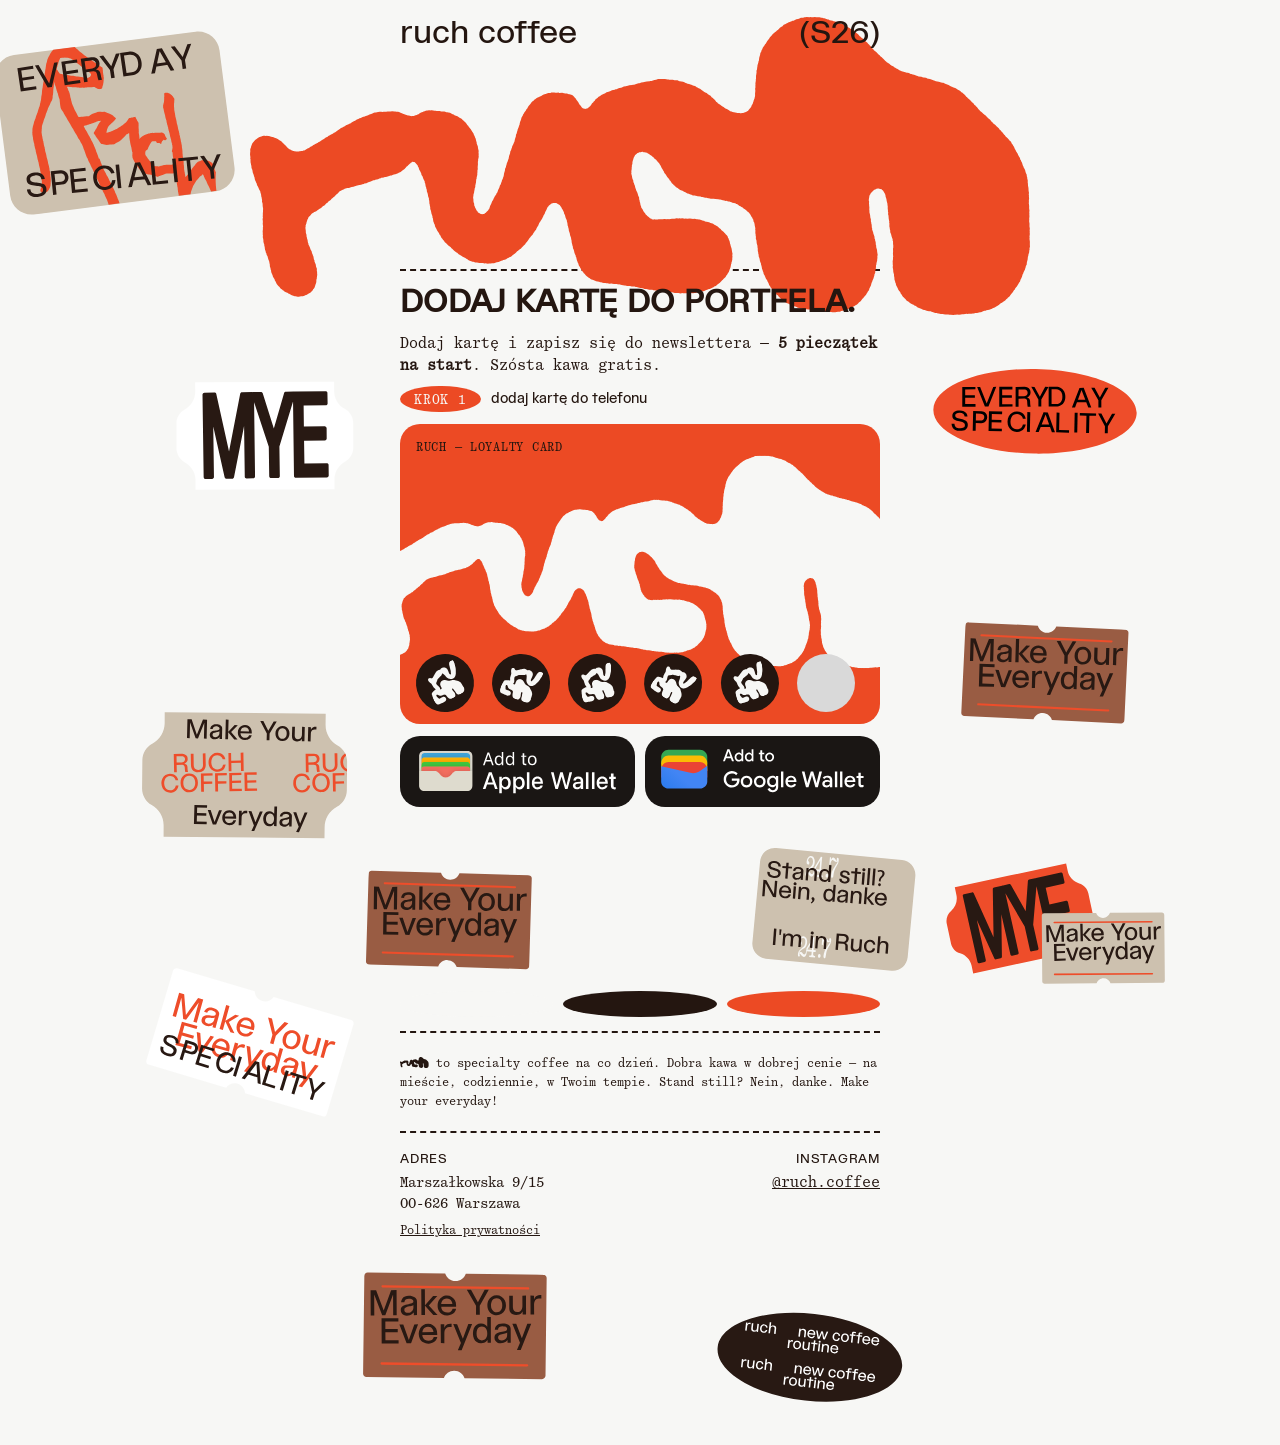
==== index.html @ 55724060 "Druga naklejka (kraftowa Make Your Everyday) w pasie przed opisem — lewa strona nie jest pusta Co-Au" ====
<!doctype html>
<html lang="pl">
<head>
  <meta charset="utf-8">
  <meta name="viewport" content="width=device-width, initial-scale=1">
  <title>ruch — karta lojalnościowa z 5 pieczątkami na start</title>
  <meta name="description" content="Zapisz się, zanim otworzymy. Dostaniesz kartę do portfela w telefonie z 5 nabitymi pieczątkami — szósta kawa gratis.">
  <!-- TODO: podmienić URL-e na docelową domenę, gdy będzie -->
  <meta property="og:type" content="website">
  <meta property="og:locale" content="pl_PL">
  <meta property="og:title" content="ruch — karta lojalnościowa z 5 pieczątkami na start">
  <meta property="og:description" content="Zapisz się, zanim otworzymy. Karta z 5 pieczątkami do portfela w telefonie — szósta kawa gratis.">
  <meta property="og:url" content="https://ruch-e.vercel.app/">
  <meta property="og:image" content="https://ruch-e.vercel.app/assets/og.png">
  <meta property="og:image:width" content="1200">
  <meta property="og:image:height" content="630">
  <meta name="twitter:card" content="summary_large_image">
  <script type="application/ld+json">
  {
    "@context": "https://schema.org",
    "@type": "CafeOrCoffeeShop",
    "name": "ruch coffee",
    "url": "https://ruch-e.vercel.app/",
    "image": "https://ruch-e.vercel.app/assets/og.png",
    "address": {
      "@type": "PostalAddress",
      "streetAddress": "Marszałkowska 9/15",
      "postalCode": "00-626",
      "addressLocality": "Warszawa",
      "addressCountry": "PL"
    },
    "sameAs": ["https://www.instagram.com/ruch.coffee/"]
  }
  </script>
  <link rel="icon" type="image/svg+xml" href="assets/favicon.svg">
  <link rel="preload" href="assets/fonts/CinaSans-Medium.woff2" as="font" type="font/woff2" crossorigin>
  <link rel="preload" href="assets/fonts/QuadrantTextMono-Regular.woff2" as="font" type="font/woff2" crossorigin>
  <link rel="stylesheet" href="style.css">
  <script src="app.js" defer></script>

<body>

  <svg style="display:none" aria-hidden="true"><symbol id="znak-ruch" viewBox="0 0 1080 413"><path fill="currentColor" d="M1080 317.8C1079.9 316.7 1079.8 314.6 1079.8 314.6H1079.9L1079.8 313.5L1079.9 311.2L1079.3 307.1L1079.6 305.6L1079.3 304.4L1079.8 300.5L1079.6 298.5L1079.7 296.6L1079.5 295.6L1079.8 292.8L1079.3 290.0V289.8H1079.4L1079.3 288.8L1079.4 286.4L1078.8 282.3L1079.1 280.9L1078.9 279.6L1079.3 275.8L1079.1 273.8L1079.2 271.9L1079.0 270.8L1079.3 268.0L1078.8 265.2V265.0H1078.9L1078.8 264.0L1078.9 261.7L1078.3 257.6L1078.6 256.1L1078.4 254.9C1078.5 253.6 1078.6 252.3 1078.8 251.0L1078.5 249.0L1078.6 247.1L1078.3 246.0L1078.6 243.2L1078.0 240.4V240.3H1078.1L1078.0 239.2L1077.9 236.8L1077.1 232.7L1077.3 231.2L1076.9 230.0C1076.9 228.7 1076.9 227.3 1076.9 226.0L1076.3 224.0C1076.3 223.3 1076.2 222.7 1076.2 222.1L1075.7 221.0C1075.6 220.1 1075.5 219.1 1075.4 218.1C1075.0 217.2 1074.6 216.4 1074.2 215.5L1073.8 214.2C1073.6 213.5 1073.4 212.7 1073.2 211.9C1072.5 210.6 1071.8 209.3 1071.1 208.2L1070.8 206.7L1070.1 205.6L1069.0 201.9L1068.0 200.1L1067.4 198.4L1066.7 197.5L1065.9 194.8L1064.3 192.4L1064.2 192.2L1064.3 192.2L1063.8 191.3L1062.8 189.1L1060.5 185.7L1060.1 184.2L1059.2 183.2C1058.8 182.0 1058.3 180.8 1057.8 179.5L1056.6 177.9L1055.7 176.1L1054.9 175.4L1053.7 172.7C1053.2 172.2 1052.8 171.9 1052.4 171.6L1051.3 170.6L1051.2 170.5L1051.3 170.4L1050.6 169.7L1049.1 167.8L1046.0 165.1L1045.3 163.8L1044.3 163.0L1042.0 159.8L1040.5 158.4L1039.3 156.9L1038.4 156.3L1036.8 154.0L1034.4 152.1L1033.6 151.4L1032.1 149.7L1028.8 147.1L1028.0 145.9L1026.9 145.2L1024.5 142.1L1022.9 140.8L1021.6 139.4L1020.7 138.9L1019.0 136.6L1016.6 135.1L1016.4 134.9L1016.5 134.8L1015.7 134.2L1014.0 132.5C1012.9 131.7 1011.9 130.9 1010.8 130.1L1010.0 128.9L1009.0 128.2L1006.7 125.1L1005.2 123.7L1004.1 122.3L1003.2 121.7L1001.6 119.3L999.3 117.6L999.2 117.4L998.5 116.7L997.0 114.9L993.7 112.3L992.9 111.0L991.8 110.3C991.0 109.2 990.1 108.2 989.2 107.2C988.7 106.8 988.1 106.4 987.5 106.0L986.1 104.6C985.8 104.5 985.5 104.3 985.1 104.2L983.0 102.1L980.2 100.7L979.2 100.2C978.5 99.7 977.9 99.2 977.2 98.8L973.2 97.4C972.8 97.1 972.4 96.8 972.0 96.5L970.7 96.2C969.6 95.5 968.4 94.8 967.3 94.2L965.3 93.6L963.6 92.7L962.5 92.5L960.0 91.2C959.0 91.1 958.1 90.9 957.1 90.7L956.9 90.7V90.6L956.0 90.3L953.7 89.5C952.4 89.2 951.0 89.0 949.6 88.8L948.3 88.1L947.0 87.9L943.4 86.4L941.4 86.0L939.7 85.4H938.6L936.0 84.2L933.1 83.9H933.0L933.0 83.8L932.0 83.6L929.7 82.9L925.7 82.4L924.3 81.6L923.1 81.5L919.5 80.0L917.6 79.6L915.8 79.0L914.8 78.9L912.3 77.7C911.3 77.5 910.4 77.4 909.5 77.3L909.3 77.2L909.4 77.1L908.4 76.8L906.2 76.0L902.3 75.1L901.0 74.3L899.8 74.0C898.8 73.4 897.5 72.6 896.7 72.1L895.0 71.3L893.5 70.2L892.5 69.9C891.8 69.3 891.1 68.8 890.4 68.2L887.9 67.0L887.8 66.9L887.9 66.8L887.0 66.3L885.2 64.9L881.7 62.7L880.8 61.6L879.8 61.0L877.2 58.1L875.7 56.9C875.3 56.4 874.8 56.0 874.4 55.5L873.5 55.0L871.8 52.8L869.5 51.2L869.4 51.0L869.5 50.9L868.7 50.3L867.1 48.6L863.9 46.0L863.1 44.7L862.1 44.0L859.8 40.9L858.2 39.5L857.1 38.1L856.1 37.5L854.5 35.2L852.1 33.5L852.0 33.4L852.1 33.3L851.3 32.7C850.7 32.1 850.2 31.5 849.7 30.9L846.3 28.5L845.4 27.2C845.1 27.0 844.7 26.8 844.3 26.5L841.7 23.6L840.0 22.4C839.6 21.9 839.1 21.5 838.6 21.1L837.6 20.6L835.6 18.5C834.7 18.1 833.8 17.6 832.9 17.3L832.8 17.2L832.9 17.1L831.9 16.6L830.0 15.1C828.7 14.5 827.4 13.9 826.1 13.4L824.9 12.4L823.6 12.0C822.6 11.3 821.5 10.4 820.3 9.8L818.3 9.2L816.6 8.3L815.4 8.1C814.6 7.5 813.7 7.2 812.8 6.8L809.9 6.4L809.7 6.4V6.3L808.7 6.0L808.1 5.9L807.8 5.8H807.8L806.8 5.3L802.6 4.4L801.3 3.6C800.9 3.6 800.4 3.5 800.0 3.5L796.3 2.0C795.6 1.9 794.9 1.7 794.2 1.7L792.4 1.2L791.2 1.2L788.5 0.3C787.5 0.3 786.5 0.4 785.5 0.5H785.3V0.3H784.3L781.9 0C780.4 0.1 779.0 0.3 777.6 0.4L776.1 0.1L774.8 0.3L770.8 0.1L768.7 0.5C768.1 0.5 767.4 0.6 766.8 0.6L765.7 1.1L762.8 1.1C761.9 1.5 761.0 1.9 760.1 2.3L759.9 2.4V2.3L758.8 2.6L756.5 3.1C755.2 3.7 753.9 4.4 752.6 5.1L751.1 5.2C750.7 5.5 750.3 5.7 750.0 6.0L746.2 7.2C745.5 7.5 744.9 7.8 744.3 8.2L742.6 9.0L741.7 9.8L739.0 10.9L736.9 13.0L736.7 13.1L736.7 13.0L735.8 13.6L733.8 14.9L730.9 18.0L729.5 18.7C729.2 19.1 728.9 19.4 728.7 19.8L725.5 22.2L724.1 23.7L722.7 25.0L722.1 26.1L719.9 27.9C719.4 28.7 719.0 29.6 718.5 30.5L718.4 30.6L718.3 30.5L717.7 31.4L716.2 33.2L714.1 36.9C713.7 37.2 713.4 37.6 713.0 38.0L712.5 39.2C711.6 40.3 710.8 41.4 710.0 42.5C709.7 43.1 709.5 43.8 709.3 44.5C708.9 45.0 708.6 45.6 708.3 46.2L708.1 47.3C707.6 48.2 707.1 49.0 706.7 49.9C706.6 50.8 706.3 51.8 706.2 52.8L706.2 53.0L706.1 52.9L705.8 54.0C705.6 54.7 705.3 55.5 705.1 56.3C704.9 57.7 704.7 59.1 704.6 60.5L703.9 61.8V63.1C703.5 64.4 703.1 65.6 702.7 66.9L702.5 68.9L702.1 70.8L702.2 71.9L701.3 74.5L701.4 77.4V77.6L701.2 77.6L701.2 78.6L700.7 80.9L700.6 82.9V83.9C700.6 84.7 700.6 84.9 700.7 85.2L700.3 86.7L700.4 88.0L699.8 91.8L699.9 93.8L699.7 95.7L699.9 96.8L699.4 99.5L699.7 102.2V102.4H699.6V103.4L699.3 105.7C699.3 107.0 699.4 108.4 699.3 109.7L698.8 111.0V112.2C698.3 113.4 697.9 114.5 697.4 115.7L697.0 117.5C696.8 118.0 696.6 118.6 696.3 119.1L696.1 120.1C695.7 120.8 695.2 121.6 694.7 122.2C694.4 123.0 694.2 123.9 693.8 124.6L693.7 124.8L693.6 124.7L693.1 125.5C692.7 126.0 692.3 126.6 691.8 127.1C691.0 128.0 690.4 129.1 689.4 130.0L688.2 130.5C688.0 130.8 687.7 131.1 687.4 131.3L685.7 132.0C685.5 132.0 685.1 132.2 685.0 132.2C684.9 132.3 684.8 132.2 684.5 132.3L682.8 132.8C682.2 132.9 681.6 132.9 681.1 132.9L680.2 133.2C679.3 133.1 678.5 132.9 677.7 132.8C676.9 133.0 676.0 133.0 675.1 133.0L671.9 132.3C670.6 132.1 669.3 132.0 668.1 131.7L666.9 130.9L665.7 130.7C664.6 130.0 663.6 129.4 662.6 128.7L660.8 127.9C660.3 127.6 659.8 127.2 659.3 126.9L658.3 126.6C657.6 126.0 656.9 125.4 656.2 124.8C655.4 124.5 654.6 124.1 653.7 123.7L653.6 123.6L653.7 123.5L652.8 123.0C652.2 122.5 651.6 122.0 651.1 121.5C649.9 120.9 648.8 120.1 647.7 119.4C647.4 119.0 647.1 118.6 646.8 118.2L645.7 117.6C644.9 116.6 644.2 115.6 643.4 114.6L641.8 113.3L640.5 111.9L639.5 111.3L637.7 109.1C636.8 108.6 636.0 108.1 635.1 107.6L634.9 107.5L635.0 107.4L634.1 106.9L632.3 105.3C631.0 104.6 629.8 104.0 628.5 103.4L627.4 102.3C627.0 102.1 626.7 101.9 626.2 101.8L623.1 99.4C622.5 99.0 621.8 98.7 621.2 98.5L619.6 97.5L618.5 97.2C617.7 96.6 616.9 96.1 616.1 95.6L613.2 94.9L613.1 94.8L613.1 94.7L612.1 94.3L609.9 93.4C608.6 93.0 607.2 92.6 605.8 92.4L604.5 91.6L603.2 91.4C602.0 90.8 600.8 90.3 599.6 89.8L597.6 89.4C597.0 89.2 596.3 89.0 595.7 88.8H594.6L591.9 87.7H589.0L588.8 87.7V87.6L587.8 87.5C587.0 87.3 586.2 87.1 585.4 87.0H581.2C580.7 86.8 580.2 86.6 579.8 86.5L578.4 86.6C577.1 86.4 575.9 86.1 574.5 85.9L572.5 86.0L570.5 85.8C570.2 85.8 569.8 86.0 569.4 86.0L566.6 85.7C566.0 85.8 565.8 85.9 565.0 86.0C564.8 86.0 564.6 86.1 564.4 86.2L564.0 86.3L563.4 86.5H563.2L563.2 86.5L562.2 86.8L559.9 87.1L556.0 88.5L554.5 88.5L553.3 89.0L549.4 89.2L547.5 89.8L545.6 90.0L544.6 90.5L541.8 90.6L539.2 91.7H539.0L539.0 91.6L538.0 91.9L535.7 92.3L531.8 93.7H530.2L529.1 94.2L525.2 94.6L523.2 95.2L521.4 95.5L520.4 96.0L517.6 96.3L514.9 97.5L514.8 97.6V97.5L513.8 97.8L511.5 98.4C510.2 98.9 508.9 99.5 507.6 100.1L506.2 100.2L505.0 100.8L501.1 101.6L499.3 102.5L497.4 103.0L496.5 103.6C495.6 103.8 494.7 104.1 493.7 104.3L491.3 105.8L491.1 105.9L491.1 105.8L490.1 106.3L488.0 107.2C487.3 107.5 486.8 107.8 486.1 108.3C485.5 108.8 484.8 109.2 484.2 109.7L482.7 110.4C482.3 110.7 482.1 111.1 481.8 111.5C480.6 112.3 479.5 113.2 478.5 114.0L477.3 115.8L475.9 117.1L475.4 118.1L473.4 119.9C472.9 120.7 472.5 121.6 472.0 122.3L471.9 122.4L471.8 122.3L471.2 123.1C470.7 123.6 470.1 124.0 469.6 124.5C468.8 125.3 467.9 126.1 467.0 126.8C466.6 126.9 466.2 126.8 465.8 126.8C465.6 126.9 465.3 127.2 465.0 127.3C464.5 127.2 464.0 127.2 463.6 127.1C463.1 126.9 462.7 126.7 462.2 126.6C461.7 126.5 461.2 126.3 460.7 126.2C460.4 126.0 460.4 126.0 460.4 125.9C460.4 125.9 460.1 125.6 460.0 125.5C459.7 125.4 459.4 125.2 459.2 125.1C458.7 124.4 458.4 123.7 458.0 123.0C457.4 122.4 456.8 121.7 456.2 121.0L456.1 120.9L456.2 120.8L455.6 120.0L454.6 117.9C453.7 116.8 452.9 115.7 451.9 114.6C451.7 114.1 451.5 113.6 451.2 113.1C450.8 112.8 450.5 112.4 450.1 112.1C449.3 111.0 448.3 109.8 447.0 108.8C446.3 108.3 445.5 108.1 444.7 107.8C444.0 107.4 443.3 107.2 442.6 107.0C442.2 106.9 441.9 106.9 441.5 106.9L438.8 105.9C437.9 105.8 436.9 105.8 435.9 105.8H435.7L435.7 105.6L434.7 105.5L432.3 105.0L428.0 105.1C427.5 104.9 427.0 104.8 426.5 104.7L425.2 104.9C423.9 104.7 422.5 104.5 421.2 104.4L419.1 104.7C418.4 104.6 417.7 104.7 417.1 104.7L416.0 105.1C415.0 105.1 414.0 105.1 413.0 105.2L410.2 106.3L410.0 106.4L410.0 106.3C409.6 106.4 409.3 106.6 409.0 106.7L406.6 107.4C405.3 108.0 404.1 108.8 402.8 109.6C402.3 109.7 401.8 109.8 401.3 110.0L400.2 110.8C398.9 111.3 397.7 111.9 396.5 112.6L394.9 114.0C394.3 114.3 393.8 114.7 393.3 115.1L392.6 116.0C391.7 116.6 390.9 117.1 390.1 117.7L388.4 120.2L388.3 120.3L388.2 120.3C388.0 120.5 387.8 120.9 387.6 121.2L386.0 123.0C385.2 124.2 384.5 125.4 383.9 126.7L382.7 127.8C382.6 128.2 382.4 128.6 382.2 129.0L379.8 132.1C379.5 132.8 379.2 133.4 378.9 134.0C378.5 134.6 378.2 135.1 377.8 135.7L377.6 136.8C377.0 137.6 376.5 138.4 376.0 139.2C375.7 140.1 375.5 141.1 375.3 142.1L375.2 142.3L375.1 142.2L374.8 143.2L373.9 145.4C373.6 146.8 373.3 148.2 373.1 149.6L372.3 150.9L372.2 152.1L370.6 155.7L370.2 157.7L369.5 159.5L369.5 160.6L368.3 163.1L368.0 165.9L367.9 166.1L367.8 166.0L367.6 167.0L366.8 169.2C366.5 170.5 366.3 171.8 366.0 173.1L365.1 174.4L364.9 175.6L363.1 179.1L362.6 181.1L361.8 182.8L361.7 183.9L360.4 186.4L360.0 189.2L359.9 189.4L359.8 189.4L359.5 190.4L358.7 192.6L358.0 196.7L357.2 198.0L357.1 199.2L355.5 202.8L355.1 204.8L354.4 206.5L354.4 207.6L353.2 210.2L352.9 213.0L352.8 213.2H352.7L352.5 214.2L351.8 216.4L351.2 220.5L350.5 221.8L350.4 223.1C349.9 224.3 349.4 225.4 348.8 226.5C348.7 227.1 348.5 227.8 348.3 228.4L347.6 230.0L347.4 231.1C347.0 231.9 346.5 232.6 346.0 233.4L345.3 236.1L345.2 236.3L345.1 236.2L344.8 237.2L343.7 239.2L342.4 243.1L341.4 244.2L341.0 245.4L338.8 248.6L338.0 250.4L337.0 252.0L336.8 253.1L335.1 255.4L334.2 258.1L334.2 258.3L334.1 258.3L333.7 259.2L333.1 260.3C333.0 260.4 332.9 260.6 332.8 261.0L332.5 261.5C332.2 262.7 331.9 264.0 331.4 265.2C331.1 265.6 330.8 265.9 330.5 266.2L330.1 267.3C329.3 268.2 328.5 269.1 327.6 269.8C327.3 270.3 326.9 270.6 326.5 271.0C326.1 271.4 325.7 271.6 325.3 271.8C325.1 272.0 324.9 272.3 324.7 272.4L323.7 272.7H322.7C322.5 272.9 322.2 272.8 321.9 273.0C321.6 273.1 321.3 273.1 320.9 273.1H320.8L320.8 273.0C320.6 272.9 320.3 273.0 320.1 272.9C319.6 272.6 319.0 272.5 318.6 272.0C317.5 271.6 316.5 271.0 315.5 270.3L314.9 269.0L314.0 268.3L313.1 266.7L312.7 265.9L312.6 265.8V265.7L312.5 265.3L311.6 263.7C311.4 263.2 311.3 262.6 311.1 262.1L310.6 261.3C310.4 260.4 310.4 259.6 310.4 258.7C310.0 257.9 309.7 257.1 309.5 256.3V256.1L309.6 256.1L309.4 255.2C309.3 254.4 309.4 253.7 309.4 253.0C309.2 251.7 309.0 250.4 308.9 249.1C309.1 248.6 309.2 248.2 309.4 247.7L309.3 246.5C309.6 245.3 309.9 244.1 310.3 242.9C310.4 242.2 310.4 241.6 310.5 240.9L311.0 239.2L310.9 238.1L311.9 235.5L312.0 232.6L312.1 232.5H312.2L312.3 231.5L312.9 229.2L313.2 225.0C313.4 224.5 313.6 224.1 313.8 223.6V222.3C314.1 221.0 314.4 219.7 314.7 218.4C314.8 217.7 314.7 217.0 314.7 216.3L315.0 214.4L314.8 213.3L315.4 210.6L315.2 207.8V207.7H315.3V206.6L315.6 204.3L315.5 200.3L315.9 198.9L315.8 197.5C316.1 196.2 316.5 194.9 316.7 193.6L316.5 191.5L316.7 189.5C316.6 189.2 316.5 188.8 316.4 188.4L316.6 185.5C316.4 184.6 316.2 183.6 315.8 182.6V182.5L315.9 182.4L315.7 181.4L315.4 179.0C315.0 177.6 314.4 176.3 313.9 175.0L313.8 173.4L313.3 172.2L312.4 168.3C312.1 167.6 311.9 167.0 311.5 166.4L310.9 164.5L310.2 163.6C309.9 162.7 309.7 161.7 309.3 160.8L307.5 158.5L307.4 158.3L307.5 158.3L306.9 157.4C306.6 156.7 306.1 156.0 305.7 155.3C304.7 154.2 303.8 153.1 302.8 152.1L302.1 150.7L301.1 149.8C300.4 148.7 299.7 147.6 298.8 146.5L297.2 145.1C296.8 144.6 296.4 144.1 295.9 143.6L294.9 143.1L292.9 140.9C292.1 140.4 291.1 139.9 290.2 139.6L290.0 139.5L290.1 139.4L289.2 138.8L287.2 137.4L283.1 135.9C282.7 135.5 282.3 135.2 281.9 134.9L280.5 134.6L276.9 132.7L274.7 132.4L272.8 131.8H271.7C270.7 131.4 269.9 131.2 269.0 130.9H266.1H265.9V130.8L264.9 130.7L262.6 130.2C261.2 130.2 259.8 130.2 258.4 130.2L257.0 129.7L255.6 129.8C254.3 129.5 253.0 129.3 251.6 129.1C250.9 129.1 250.2 129.2 249.5 129.3C248.8 129.2 248.2 129.2 247.5 129.2L246.4 129.6C245.3 129.6 244.3 129.6 243.3 129.7C242.3 130.0 241.3 130.5 240.4 130.9L240.2 131L240.2 130.9L239.1 131.4C238.3 131.6 237.5 131.9 236.8 132.3C235.5 133.1 234.4 133.9 233.3 134.7L231.9 135.0L230.9 135.8C229.7 136.1 228.6 136.4 227.5 136.6C227.0 136.8 226.4 137.0 225.9 137.1C225.4 137.2 224.9 137.2 224.4 137.1C224.1 137.2 223.8 137.3 223.5 137.4C222.8 137.2 222.0 136.9 221.3 136.7C220.5 136.7 219.6 136.6 218.7 136.5L218.6 136.4V136.3L217.7 136.1L215.6 135.2L211.7 134.1L210.4 133.2L209.1 133.0C207.8 132.4 206.6 131.8 205.1 131.3C204.4 131.2 203.6 131.2 202.9 131.2L201.0 130.9L199.8 131.0L197.0 130.4L194.1 130.8L192.9 130.8L190.5 130.7C189.1 130.9 187.7 131.1 186.3 131.3L184.8 131.1L183.6 131.4C182.2 131.3 180.9 131.3 179.6 131.3L177.5 131.7L175.6 131.9L174.5 132.3C174.0 132.3 173.7 132.3 172.9 132.4L171.5 132.6L168.9 133.9L168.7 134.0L168.6 133.9L167.7 134.2L165.4 134.9C164.1 135.6 162.9 136.1 161.6 136.8L160.1 137.0L159.0 137.7C157.7 138.0 156.5 138.4 155.2 138.7L153.4 139.7L151.6 140.3L150.7 141.0L148.0 141.8C147.2 142.4 146.4 142.9 145.6 143.5L145.5 143.6L145.4 143.5L144.5 144.0L142.4 145.0C141.2 145.8 140.1 146.6 138.9 147.4L137.5 147.8L136.5 148.6L132.9 150.0L131.2 151.2L129.5 152.0L128.7 152.7L126.0 153.8L123.8 155.6L123.7 155.7L123.6 155.6L122.8 156.2L120.7 157.4L117.5 160.0L116.1 160.4L115.1 161.3L111.6 162.9L109.9 164.0L108.3 164.9L107.5 165.7L104.9 166.7L102.8 168.6L102.6 168.7L102.5 168.6L101.7 169.2L99.7 170.3L96.4 172.8L95.0 173.2L94.0 174.1L90.4 175.7L88.7 176.8L87.1 177.7L86.3 178.5L83.7 179.5L81.6 181.3L81.5 181.4L81.4 181.3L80.6 181.9C79.9 182.2 79.2 182.5 78.5 182.8C77.5 183.5 76.3 184.2 75.2 184.8C74.7 184.9 74.3 185.0 73.8 185.0L72.8 185.6C71.6 185.7 70.4 185.8 69.2 185.9C68.7 186.0 68.1 186.1 67.5 186.2C66.9 186.3 66.3 186.2 65.7 186.1C65.4 186.2 65.1 186.3 64.8 186.4C64.0 186.2 63.2 186.1 62.4 185.8C61.6 185.8 60.8 185.9 60.0 185.7L59.9 185.7L59.1 185.3C58.4 185.1 57.9 184.7 57.3 184.4C56.7 184.2 56.1 183.9 55.6 183.6C55.0 183.4 54.4 183.1 53.9 182.8L53.0 181.6C52.7 181.5 52.3 181.3 52.0 181.1C51.1 180.1 50.4 179.1 49.6 178.2L48.0 176.9L46.8 175.5L45.8 174.9C45.2 174.1 44.6 173.4 44.0 172.7C43.1 172.1 42.2 171.6 41.4 171.1L41.2 171.0L41.3 170.9L40.3 170.3C39.7 169.8 39.0 169.3 38.3 168.8C36.9 168.2 35.4 167.7 34.0 167.3C33.5 167.0 33.0 166.7 32.6 166.5L31.2 166.3C29.9 165.9 28.7 165.4 27.3 165.0C26.6 165.0 25.8 164.9 25.1 164.9L23.1 164.5L21.9 164.8C20.9 164.6 19.9 164.5 18.8 164.5C17.8 164.7 16.8 165.1 15.8 165.5L15.6 165.5V165.4L14.5 165.8C13.6 166.0 12.7 166.3 11.9 166.7C10.5 167.5 9.2 168.5 8.2 169.7C7.7 169.9 7.2 170.2 6.7 170.5C6.5 170.9 6.2 171.3 5.9 171.8C4.9 172.8 3.9 173.9 3.1 175.2C2.8 175.9 2.6 176.6 2.3 177.3C2.0 177.9 1.8 178.6 1.5 179.2C1.4 179.6 1.4 180.0 1.4 180.4C1.0 181.3 0.6 182.3 0.3 183.2C0.3 184.3 0.3 185.3 0.4 186.3V186.5H0.2V187.6L0 190.0C0.1 191.5 0.3 192.9 0.6 194.3L0.3 195.8L0.7 197.1C0.6 198.4 0.7 199.8 0.7 201.1L1.2 203.2L1.4 205.1L1.9 206.1C1.9 207.1 2.0 208.0 2.1 209.0L2.7 210.3L3.0 211.0L3.1 211.3L3.2 211.3C3.2 211.3 3.2 211.3 3.2 211.3C3.2 211.3 3.2 211.3 3.2 211.3V211.5L3.1 211.5L3.4 212.6C3.5 213.4 3.6 214.2 3.7 215.0C4.2 216.4 4.7 217.7 5.3 219.1L5.4 220.6L6.1 221.7C6.3 223.0 6.6 224.4 6.9 225.6L7.8 227.5L8.4 229.3L9.1 230.2L9.8 232.9L11.3 235.3L11.4 235.5L11.2 235.5L11.7 236.4L12.5 238.6C13.2 239.8 13.8 241.0 14.4 242.1L14.5 243.6L15.1 244.7C15.3 245.9 15.5 247.1 15.6 248.4C15.8 249.0 16.0 249.6 16.2 250.2C16.2 250.8 16.3 251.3 16.3 251.9L16.7 252.9L16.6 255.7L17.4 258.3V258.5H17.3L17.5 259.5C17.5 260.3 17.5 261.0 17.5 261.8C17.7 263.1 18.0 264.5 18.2 265.8L17.9 267.2L18.1 268.5C18.0 269.7 17.8 271.0 17.7 272.3L17.8 274.3L17.6 276.1L17.9 277.2L17.4 279.9L17.8 282.8V282.9H17.7L17.8 284.0L17.6 286.3L18.1 290.4L17.7 291.9L17.9 293.1L17.5 297.1L17.7 299.1L17.6 301.0L17.9 302.1C17.8 303.0 17.7 304.0 17.7 304.9C17.9 305.9 18.1 306.8 18.4 307.8V307.9H18.3L18.5 309.0L18.6 311.4C19.0 312.7 19.4 314.1 19.8 315.4C19.8 315.9 19.8 316.5 19.8 317.0L20.3 318.2C20.4 319.5 20.5 320.9 20.8 322.2L21.5 324.1L21.9 326.0L22.1 326.3C22.2 326.7 22.2 326.6 22.3 326.7L22.6 327.1C22.8 328.0 23.0 328.8 23.1 329.7C23.6 330.5 24.1 331.3 24.5 332.1L24.5 332.3L24.4 332.3L24.8 333.3C25.0 334.0 25.1 334.7 25.3 335.5C25.8 336.7 26.3 338.0 26.8 339.2V340.7L27.3 341.9L27.6 345.8L28.3 347.7L28.6 349.6L29.1 350.6C29.2 351.5 29.3 352.5 29.4 353.4C29.8 354.3 30.6 356.3 30.6 356.3L31.1 357.3C31.3 358.0 31.5 358.8 31.8 359.6C32.5 360.9 33.2 362.1 34.0 363.3C34.1 363.8 34.2 364.3 34.4 364.9L35.2 365.9C35.7 367.2 36.3 368.4 37.0 369.6L38.4 371.3C38.8 371.9 39.2 372.4 39.6 372.9L40.5 373.6C41.1 374.4 41.6 375.2 42.3 376.0L44.8 377.6L45.0 377.8L44.9 377.9C45.2 378.1 45.5 378.3 45.8 378.5L47.7 380.0C49.0 380.8 50.4 381.3 51.7 381.9C52.1 382.2 52.5 382.6 52.9 382.9L54.2 383.3C55.4 384.0 56.5 384.7 57.8 385.3L59.9 385.9C60.6 386.1 61.2 386.3 61.9 386.5H63.1C64.0 386.9 65.0 387.0 66.0 387.2C67.1 387.2 68.1 387.1 69.1 386.9H69.3L70.5 386.8C71.4 386.9 72.2 386.8 73.1 386.6C74.6 386.1 76.0 385.7 77.3 384.8L79.0 384.5C79.4 384.3 79.7 383.9 80.1 383.6C81.4 383.0 82.8 382.4 83.9 381.5L85.5 379.8C86.0 379.3 86.4 378.7 86.9 378.2L87.4 377.1C87.7 376.7 88.1 376.3 88.5 375.9L89.4 374.7L90.3 371.7L90.4 371.5L90.7 370.5L91.6 368.1C92.0 366.6 91.8 365.2 91.9 363.7L92.5 362.2L92.5 360.9L93.1 356.8C93.0 356.1 93.0 355.4 92.9 354.7V352.7L92.5 351.6C92.5 350.7 92.6 349.7 92.6 348.7L91.5 345.9L91.5 345.7L91.3 344.7C91.2 343.9 91.1 343.1 90.9 342.3L89.3 338.4C89.3 337.9 89.2 337.4 89.2 336.9L88.5 335.7L87.8 331.8L87.0 330.0L86.5 328.2L85.9 327.2L85.3 324.5L83.8 322.0L83.8 321.8L83.5 320.9L82.8 318.7C82.2 317.5 81.5 316.2 80.9 315.0L80.8 313.5L80.2 312.4C80.0 311.2 79.8 309.9 79.7 308.7L79.0 306.8L78.7 305.1L78.3 304.1L78.2 301.4C77.9 300.6 77.5 299.7 77.3 298.9V298.7L77.3 297.7L77.2 295.5C76.8 294.2 76.9 292.9 76.7 291.6L77.1 290.3C77.0 289.9 76.9 289.5 76.9 289.1L78.1 285.7C78.2 285.0 78.1 284.4 78.4 283.8L79.1 282.2L79.2 281.2L79.8 280.0C80.0 279.7 80.2 279.2 80.3 279.2C80.5 278.5 80.9 277.7 81.2 276.9L82.0 276.2C82.4 275.7 83.0 275.2 83.5 274.7C84.3 273.8 85.2 272.8 86.1 271.9L87.4 271.3L88.3 270.5L91.7 268.8L93.4 267.6L95.0 266.7L95.8 265.9C96.7 265.5 97.5 265.0 98.4 264.6C99.1 263.9 99.8 263.2 100.5 262.4L100.6 262.3C100.6 262.3 100.9 262.2 100.9 262.2L101.3 261.8C102.0 261.4 102.7 261.0 103.4 260.5C104.4 259.4 105.3 258.4 106.3 257.4L107.7 256.7L108.5 255.6L111.7 253.3L113.0 251.8L114.5 250.7L115.1 249.8L117.4 248.2L119.1 246.0L119.2 245.9L119.3 246.0L120.0 245.3C120.6 244.8 121.2 244.3 121.8 243.9C122.7 242.9 123.6 242.0 124.6 241.1L126.0 240.6L126.8 239.8C128.0 239.3 129.1 238.8 130.2 238.5C130.8 238.2 131.3 237.9 131.9 237.6L132.7 237.4C132.9 237.3 133.2 237.3 133.3 237.3C133.2 237.2 133.5 237.1 133.6 237.1L134.1 236.9L137.0 236.7L139.7 235.7L140.9 235.4L143.2 235.0L147.1 233.5L148.6 233.4L149.8 232.9L153.7 232.3L155.6 231.6L157.4 231.2L158.4 230.6L161.2 230.2L163.7 228.8L163.9 228.8V228.9L164.9 228.5L167.1 227.8L170.9 226.0L172.4 225.9L173.5 225.3L177.3 224.5L179.1 223.7L181.0 223.2L181.9 222.7L183.2 222.4C183.2 222.4 183.3 222.5 183.3 222.5L184.2 222.5C185.1 222.2 186.0 221.9 187.0 221.6L187.1 221.5V221.7L188.2 221.4L190.6 221.0C191.9 220.5 193.3 220.1 194.6 219.5L196.1 219.4L197.3 218.8C198.6 218.5 199.9 218.2 201.2 217.9L203.1 216.9C203.7 216.7 204.3 216.5 205.0 216.2L205.9 215.5L208.6 214.5C209.4 213.8 210.2 213.2 210.9 212.5L211.0 212.4H211.1L211.1 212.5L212.0 211.8C212.7 211.3 213.4 210.9 214.0 210.4C215.1 209.3 216.0 208.2 216.9 207.1L218.2 206.3C218.5 205.9 218.8 205.5 219.0 205.2L220.5 203.8C221 203.3 221.4 203.1 221.8 202.7C222.2 202.3 222.6 201.9 223.0 201.5C223.4 201.3 223.8 201.1 224.2 201.0C224.4 200.7 224.5 200.6 224.7 200.5C225.3 200.4 225.8 200.6 226.2 200.8C226.7 200.7 227.2 200.7 227.9 200.9L228.0 201.0L228.5 201.5C229.0 201.9 229.4 202.4 229.8 202.9C230.6 203.7 231.4 204.6 232.2 205.7L232.5 207.1L233.3 208.1L234.5 211.7L235.5 213.4L236.2 215.1L236.9 216.0C237.1 216.9 237.3 217.8 237.5 218.7L239.0 221.0L239.1 221.2L239.0 221.2L239.4 222.2L240.1 224.3C240.8 225.5 241.4 226.7 241.9 227.9L242.0 229.4L242.6 230.5L243.2 234.3C243.5 234.9 243.7 235.5 243.9 236.1L244.2 238.0L244.7 238.9L244.9 241.7C245.3 242.5 245.7 243.4 246.0 244.3V244.4L245.9 244.5L246.2 245.5L246.5 247.7L247.8 251.6L247.7 253.1L248.2 254.3L248.4 258.2L248.9 260.1L249.1 262.0L249.5 263.0L249.6 265.8L250.6 268.5V268.7L250.5 268.7L250.8 269.7L251.2 272.1L252.6 276.0L252.6 277.5L253.2 278.7L253.8 282.7C254.0 283.3 254.2 283.9 254.5 284.6L255.0 286.4L255.7 287.4L256.3 290.2C256.8 291.1 257.2 291.9 257.8 292.7L257.9 292.9L257.8 292.9L258.3 293.8L259.3 296.0C260.2 297.2 260.9 298.4 261.7 299.6L262.3 301.0L263.2 301.9L265.0 305.6C265.4 306.1 265.8 306.7 266.3 307.2L267.4 308.8L268.3 309.5L269.8 311.9L272.1 313.8L272.2 313.9L272.1 314.0C272.4 314.2 272.6 314.5 272.9 314.7L274.6 316.4L278.0 318.9L278.9 320.2L280.0 320.9C280.8 321.9 281.8 322.8 282.7 323.8L284.5 324.9L285.9 326.1L286.9 326.6L288.9 328.6C289.8 329.1 290.6 329.6 291.5 329.9L291.7 330.0L291.6 330.1L292.6 330.6L294.5 331.9L298.3 333.7L299.4 334.7L300.6 335.2L302.1 336.5L302.7 336.9C302.9 337.0 303.2 337.1 303.4 337.2L304.3 337.6L306.3 338.1L308.1 338.8H309.3L311.9 340.0C312.9 340.1 313.9 340.0 314.9 340.1L315.1 340.1V340.2L316.1 340.3C316.9 340.5 317.7 340.7 318.5 340.8C320.0 340.8 321.4 340.8 322.8 340.8L324.3 341.2L325.6 341.0C326.9 341.3 328.3 341.4 329.6 341.5C330.3 341.4 331.0 341.4 331.7 341.3H333.7L334.8 340.9C335.8 341.0 336.7 340.9 337.7 340.9C338.6 340.6 339.6 340.3 340.5 339.9L340.7 339.8V340.0L341.7 339.6L344.2 339.2L348.0 337.4L349.6 337.1L350.7 336.4C352.0 336.2 353.3 335.7 354.6 335.3C355.2 334.9 355.8 334.6 356.4 334.2L358.2 333.4L359.0 332.7C359.9 332.3 360.8 331.9 361.7 331.5C362.4 330.9 363.2 330.2 363.9 329.5L364.0 329.4H364.0L364.1 329.5L364.9 328.8C365.6 328.4 366.3 328.0 366.9 327.5C367.9 326.5 369.0 325.5 369.9 324.4L371.3 323.8L372.1 322.7C373.2 322.0 374.2 321.2 375.3 320.4C375.8 319.9 376.3 319.4 376.7 318.8L378.1 317.6L378.7 316.6C379.5 316.0 380.2 315.4 381.0 314.8C381.5 314.0 382.0 313.2 382.5 312.4L382.6 312.2L382.7 312.3L383.3 311.4L384.9 309.6L387.1 306.1L388.2 305.1L388.8 303.9C389.7 303.0 390.6 302.0 391.5 301.0L392.5 299.2L393.7 297.7L394.1 296.7L396.0 294.6L397.1 291.9L397.2 291.7L397.3 291.8L397.7 290.9L399.0 288.9L400.6 285.0L401.7 283.9L402.1 282.7L404.4 279.5L405.2 277.6L406.1 276.0L406.4 274.9L408.0 272.6L408.8 269.9L408.9 269.7L409.0 269.8L409.4 268.8C409.8 268.1 410.1 267.4 410.5 266.8C410.9 265.6 411.4 264.4 412.0 263.3C412.4 263.0 412.7 262.6 413.1 262.4L413.6 261.4C414.4 260.6 415.4 259.9 416.3 259.4C416.7 259.0 417.1 258.6 417.5 258.4C418.0 258.1 418.4 258.0 418.9 257.9L419.5 257.4C420.2 257.4 420.9 257.4 421.5 257.6C422.2 257.5 422.9 257.4 423.6 257.5H423.8L423.7 257.7C424.0 257.7 424.2 257.8 424.5 257.9C425.0 258.2 425.6 258.5 426.1 258.9C427.1 259.4 428.1 260.0 429.1 260.8C429.4 261.2 429.6 261.6 429.8 262.0C430.1 262.3 430.4 262.5 430.7 262.8C431.2 263.8 431.7 264.9 432.2 266.0C432.6 266.5 432.9 267.0 433.3 267.5C433.5 268.1 433.7 268.6 433.9 269.1L434.5 270.0C434.7 270.8 434.9 271.7 435.0 272.5C435.5 273.3 435.9 274.1 436.3 274.9L436.3 275.1H436.2L436.5 276.0L437.1 278.4C437.7 279.7 438.3 280.9 438.8 282.1L438.8 283.6L439.4 284.8C439.5 286.0 439.7 287.3 439.8 288.6L440.5 290.5L440.8 292.3L441.2 293.3L441.5 296.1L442.5 298.7L442.6 298.9H442.5L442.8 299.9L443.2 302.2L444.6 306.1V307.5L445.1 308.7L445.5 312.6L446.1 314.5L446.4 316.4L446.9 317.4L447.2 320.2L448.4 322.8L448.4 323.0L448.7 324.0L449.2 326.3C449.7 327.6 450.3 328.9 450.9 330.1L451.0 331.6L451.7 332.8L452.5 336.6C452.8 337.3 453.0 337.9 453.3 338.5L453.9 340.3L454.6 341.3C454.8 342.2 455.0 343.1 455.3 344.0L457.0 346.5L457.0 346.6L456.9 346.7C457.1 347.0 457.3 347.3 457.5 347.6L458.5 349.8L459.9 351.7L461.4 353.3C461.6 353.8 461.9 354.2 462.2 354.7C462.5 355.0 462.9 355.3 463.2 355.5C464.1 356.6 465.0 357.7 465.9 358.7C466.5 359.2 467.1 359.6 467.7 360.0C468.2 360.4 468.7 360.8 469.3 361.2L470.4 361.6C471.1 362.3 471.9 362.9 472.8 363.5C473.7 363.8 474.7 364.1 475.7 364.3L475.9 364.4L475.8 364.5L476.9 364.9C477.6 365.2 478.4 365.5 479.1 365.8C480.6 366.1 482.0 366.4 483.4 366.5C483.9 366.8 484.4 367.0 484.8 367.2H486.2C487.5 367.7 488.8 368.1 490.1 368.4C490.8 368.4 491.5 368.4 492.2 368.4L493.2 368.5L493.7 368.6H493.9C493.9 368.6 494.7 368.6 495.0 368.5L497.7 369.3L500.6 369.1L501.8 369.3L504.1 369.7H508.2L509.6 370.3L510.9 370.2L514.6 371.2L516.6 371.4L518.4 371.8L519.5 371.7L522.2 372.5L525.1 372.4H525.2L525.2 372.6L526.2 372.6L528.5 373.1L532.6 373.2L534.0 373.8H535.3L539.0 375.0L540.9 375.2L542.7 375.7L543.8 375.6L546.5 376.6L549.3 376.7H549.5V376.9L550.5 377.0L552.7 377.6C553.1 377.7 553.3 377.7 553.8 377.7C554.2 377.8 554.4 377.8 554.5 377.8H557.1L558.5 378.2L559.8 378.2L563.5 379.2L565.5 379.3L567.4 379.7L568.5 379.5L571.2 380.3L574.0 380.2H574.2L574.2 380.3L575.2 380.4L577.5 380.8L581.7 380.7L583.1 381.2L584.4 381.1L588.2 382.0H590.3L592.1 382.3L593.3 382.1L596.0 382.7L598.9 382.3H599.1V382.4L600.1 382.4L602.5 382.5C603.9 382.4 605.3 382.2 606.7 382.0L608.2 382.3L609.4 382.1L613.4 382.4L615.5 382.0C616.1 382.0 616.8 382.1 617.4 382.0L618.5 381.6L621.4 381.5L624.2 380.5L624.4 380.4V380.6C624.7 380.5 625.1 380.3 625.4 380.2L627.8 379.6C629.1 379.1 630.4 378.6 631.7 377.9L633.2 377.7L634.3 377.0C635.6 376.7 637.0 376.4 638.2 376.0L640.0 374.9L641.8 374.1L642.7 373.3C643.7 373.0 644.5 372.6 645.4 372.2L647.6 370.1L647.7 370.0L647.8 370.1L648.7 369.4C649.4 369 649.9 368.4 650.6 367.9L653.5 364.7C653.9 364.4 654.3 364.1 654.8 363.8L655.5 362.7C656.5 361.8 657.6 360.9 658.5 359.9L659.6 358.1L660.8 356.5L661.3 355.4C661.9 354.7 662.4 353.9 663.0 353.1L663.9 350.2L664.0 350.0L664.1 350.1C664.3 349.7 664.3 349.3 664.4 349.0L665.3 346.7C665.6 345.3 666.0 343.9 666.1 342.4L666.7 341.0V339.7C667.0 339.0 667.2 338.4 667.4 337.7L667.8 335.7V333.6L668.1 331.6C668.0 331.2 667.9 330.9 667.8 330.5L668.1 327.5C667.8 326.6 667.6 325.6 667.4 324.6V324.5L667.5 324.4L667.2 323.4L666.9 321.0C666.4 319.6 666.1 318.2 665.5 316.9L665.4 315.4L664.8 314.2C664.5 312.9 664.4 311.5 664.0 310.2L663.1 308.4L662.5 306.5L661.8 305.6C661.7 305.1 661.6 304.7 661.4 304.1C661.0 303.2 660.8 303.0 660.5 302.5L658.3 300.5L658.2 300.3L658.3 300.3L657.5 299.5C657.1 298.8 656.6 298.1 656 297.6L652.5 294.9L651.7 293.6L650.5 293.0L647.5 290.2C646.9 289.8 646.3 289.4 645.6 289.2L644.0 288.1L642.9 287.7C642.1 287.2 641.4 286.5 640.5 286.0L637.6 285.3L637.5 285.2L637.5 285.1L636.5 284.7C635.7 284.4 635.0 284.0 634.2 283.7L630.0 283.0L628.7 282.2L627.4 282.1L623.6 280.8C622.9 280.7 622.2 280.6 621.5 280.5L619.7 280.1L618.5 280.2L615.8 279.4L612.8 279.6H612.7V279.5H611.6L609.2 279.1L605.1 279.5L603.6 279.1C603.2 279.2 602.7 279.2 602.3 279.3L598.4 278.8L596.4 278.9L594.5 278.8L593.4 279.1L590.6 278.7L587.8 279.3H584.2L580.1 280.0L578.7 279.8L577.4 280.0L573.5 279.8L571.5 280.0L569.6 279.9L568.6 280.2L565.8 279.9C564.9 280.1 563.9 280.3 563.1 280.5H562.9V280.4L562.0 280.5C561.3 280.5 560.6 280.3 560.0 280.2C558.7 280.3 557.6 280.1 556.3 279.9C555.9 279.7 555.6 279.4 555.3 279.1L554.2 278.9C553.2 278.2 552.4 277.4 551.6 276.6L550.1 275.6C549.7 275.2 549.4 274.7 549.0 274.3L548.2 273.8C547.8 273.1 547.4 272.3 547.0 271.6C546.4 271.0 545.8 270.3 545.2 269.7L545.1 269.5L545.2 269.5C545.0 269.2 544.8 268.9 544.6 268.7L543.7 266.7C543.0 265.6 542.3 264.5 541.6 263.3L541.5 261.9C541.2 261.6 541.1 261.2 540.8 260.8C540.6 259.6 540.4 258.4 540.2 257.1C540.0 256.5 539.8 255.9 539.6 255.3L539.3 253.5C539.2 253.2 539.0 252.9 538.9 252.6C538.8 251.6 538.8 250.7 538.7 249.7C538.3 248.8 537.9 247.8 537.4 247.0L537.4 246.8L537.5 246.8L537.1 245.8L536.4 243.5L534.5 239.7L534.3 238.2L533.7 237.1L532.8 233.4L532.0 231.6L531.5 229.8L530.9 228.9C530.8 228.0 530.7 227.1 530.6 226.2C530.1 225.4 529.8 224.6 529.4 223.7L529.3 223.6H529.5C529.3 223.2 529.3 222.9 529.2 222.6C529.1 221.9 528.9 221.2 528.9 220.4C528.5 219.2 528.2 218.0 527.9 216.7L528.2 215.3L528.0 214.1C528.1 212.8 528.3 211.6 528.5 210.4C528.5 209.7 528.5 209.1 528.5 208.4C528.6 207.9 528.7 207.3 528.8 206.7L528.7 205.6C528.9 204.8 529.2 203.9 529.5 203.1C529.5 202.2 529.5 201.3 529.6 200.4V200.3L529.7 200.3L529.9 199.3C530.1 198.7 530.4 198.0 530.6 197.3C530.9 196.1 531.2 194.9 531.7 193.7L532.6 192.7L533.0 191.6C533.8 190.8 534.6 190.1 535.5 189.5C535.9 189.1 536.3 188.7 536.7 188.4C537.1 188.1 537.6 188.0 538.0 187.8L538.7 187.3C539.4 187.2 540.1 187.1 540.9 187.2C541.6 186.9 542.3 186.7 543.1 186.6H543.3V186.8C543.5 186.7 543.8 186.7 544.1 186.8C544.8 186.9 545.4 187.1 546.1 187.3C547.3 187.4 548.5 187.7 549.7 188.1C550.1 188.4 550.5 188.6 550.8 189.0L551.9 189.3C552.9 190.0 553.9 190.8 554.8 191.6L556.5 192.6L557.7 193.8L558.6 194.2L560.2 196.3L562.4 197.8L562.5 198.0L562.4 198.1L563.1 198.8C563.6 199.3 564.0 199.9 564.4 200.5C565.4 201.5 566.3 202.4 567.2 203.4L567.7 204.8L568.5 205.7C569.0 206.8 569.5 208.0 570.0 209.2L571.2 210.8L572.0 212.5L572.7 213.3L573.8 215.9L575.7 218.1L575.8 218.3L575.7 218.3L576.3 219.2L577.5 221.3C578.4 222.4 579.4 223.4 580.3 224.4L581.0 225.9C581.3 226.2 581.6 226.5 582.0 226.7C582.7 227.9 583.4 229.0 584.2 230.1L585.8 231.5L587.0 233.0L588.1 233.6L590.0 235.8C590.9 236.4 591.8 236.8 592.7 237.2L592.9 237.3L592.8 237.4L593.7 238.0C594.4 238.4 595.0 239.0 595.7 239.4L599.7 241.0C600.1 241.4 600.5 241.7 600.9 242.0L602.2 242.3C603.4 243.0 604.5 243.8 605.7 244.4L607.7 244.9L609.5 245.7L610.6 245.8L613.2 247.0C614.2 247.2 615.2 247.2 616.1 247.3L616.3 247.3V247.4L617.4 247.6L619.7 248.3L623.8 248.6L625.2 249.2H626.5L630.3 250.3L632.3 250.4L634.2 250.9L635.3 250.8L638.0 251.6L640.8 251.5H641.0L641.0 251.7L642.0 251.7L644.3 252.1L648.4 252.2L649.8 252.8H651.1L654.7 253.9L656.7 254.1L658.5 254.7L659.5 254.6L662.1 255.6C663.0 255.7 663.9 255.8 664.8 255.9L665.0 255.9V256.0L665.9 256.2L668.0 257.1C669.3 257.3 670.6 257.6 671.9 258.0C672.3 258.3 672.7 258.5 673.0 258.9L674.2 259.1C675.3 259.8 676.3 260.5 677.3 261.3C677.9 261.5 678.5 261.8 679.1 262.0L680.5 263.1L681.5 263.5C682.2 264.0 682.8 264.7 683.4 265.3C684.3 265.7 685.0 266.1 685.8 266.6L685.9 266.7L685.9 266.8L686.7 267.3C687.2 267.8 687.7 268.3 688.2 268.9L689.8 270.0L691.3 271.3L691.9 272.5L692.8 273.4C693.4 274.4 694.0 275.5 694.4 276.6L695.5 278.1L696.1 279.7L696.8 280.5C697.0 281.3 697.1 282.2 697.2 283.0C697.7 283.8 698.1 284.6 698.4 285.4L698.4 285.6H698.3L698.6 286.5C698.7 286.8 698.8 287.3 698.7 287.4L698.8 288.5L699.7 292.6L699.5 294.1L699.8 295.3L699.7 299.2L700.1 301.2L700.2 303.1L700.5 304.1L700.4 306.9L701.3 309.6L701.4 310.9L701.6 313.2L702.7 317.2L702.6 318.7L703.0 319.9L703.1 323.9L703.6 325.8L703.8 327.7L704.2 328.7L704.4 331.6L705.4 334.2L705.5 334.4H705.4L705.7 335.5L706.1 337.8C706.6 339.1 707.1 340.4 707.6 341.7V343.2L708.2 344.4L708.9 348.2C709.1 348.9 709.4 349.5 709.7 350.2L710.1 352.0L710.7 353.0C710.9 353.9 711.1 354.8 711.3 355.8L712.8 358.3L712.9 358.4L712.7 358.5L713.2 359.4L714.1 361.7C714.8 362.9 715.6 364.0 716.4 365.2L716.7 366.7L717.5 367.8C718.0 369.0 718.5 370.2 719.0 371.5L720.3 373.1C720.6 373.7 720.9 374.3 721.1 374.9L722.0 375.6L723.3 378.2C724.0 378.9 724.8 379.6 725.5 380.2L725.6 380.4L725.5 380.5L726.3 381.2C726.7 381.9 727.3 382.5 727.8 383.1C728.9 384.0 729.9 385.0 731.1 385.8L731.9 387.1L733.0 387.9C733.9 388.9 734.9 389.9 735.8 390.8C736.3 391.3 736.9 391.6 737.5 392.0L739.0 393.2L740.1 393.7C740.8 394.4 741.6 395.0 742.3 395.6C743.2 395.9 744.1 396.4 745.1 396.6L745.3 396.7L745.2 396.8L746.2 397.3L748.3 398.5C749.7 398.9 751.1 399.3 752.4 399.7L753.7 400.6L755.0 400.8C756.2 401.3 757.4 401.9 758.6 402.5L760.7 402.9L762.5 403.5H763.7L766.4 404.5L769.3 404.6H769.5L769.5 404.7L770.6 404.8L773.0 405.1C774.4 405.2 775.8 405.1 777.1 405.0L778.5 405.5L779.8 405.4L783.5 406.4L785.5 406.5L787.3 407.0L788.4 406.9L791.0 407.7L793.9 407.7H794.1L794.1 407.8L795.1 407.9L797.5 408.3C798.9 408.3 800.3 408.2 801.7 408.2C802.2 408.3 802.7 408.5 803.2 408.6L804.5 408.4C805.8 408.7 807.2 408.8 808.5 408.9L810.7 408.7C811.3 408.7 812.0 408.6 812.7 408.6L813.8 408.2L816.8 408.1L819.5 406.9V407.0L820.6 406.6L822.9 406.1C824.3 405.6 825.7 405.1 826.9 404.4L828.4 404.2L829.6 403.5C830.9 403.2 832.2 402.7 833.5 402.2L835.3 401.1C835.9 400.8 836.5 400.6 837.1 400.2L837.9 399.4L840.5 398.1C841.3 397.4 841.9 396.6 842.6 395.9L842.7 395.7L843.5 395.0L845.5 393.5C846.3 392.3 847.2 391.1 848 390.0L849.3 389.1L849.9 387.9L852.7 385.0C853.1 384.4 853.4 383.8 853.7 383.1L854.9 381.6L855.3 380.5C855.9 379.8 856.4 379.0 857.0 378.2L857.9 375.4L858.0 375.2L858.1 375.3C858.3 374.9 858.4 374.6 858.5 374.3L859.6 372.1C860.0 370.7 860.4 369.4 860.7 368.0L861.5 366.7L861.7 365.5C862.4 364.3 862.9 363.1 863.4 361.9L863.9 359.8C864.1 359.2 864.3 358.6 864.5 358.0V356.9L865.7 354.3C865.7 353.3 865.8 352.3 865.8 351.3L865.9 351.2H866.0L866.1 350.2L866.6 347.9C866.8 346.5 866.8 345.1 866.8 343.7L867.4 342.3V341.0L868.4 337.2C868.4 336.5 868.5 335.8 868.5 335.1C868.6 334.4 868.7 333.8 868.8 333.2L868.6 332.0C868.8 331.0 868.9 330.1 869.1 329.1C868.9 328.1 868.5 325.9 868.5 325.9L868.4 324.9L868.2 322.5C867.8 321.1 867.4 319.7 867.0 318.4L867.1 316.8L866.6 315.6L866.3 311.7L865.7 309.8L865.4 307.9L864.9 306.9L864.6 304.1L863.6 301.3L863.2 300.3L862.8 298.1L861.4 294.2L861.5 292.8L861.0 291.6L860.8 287.8L860.3 285.8L860.1 284.0L859.7 283.0V280.2L858.9 277.5V277.3L859.0 277.3L858.8 276.3L858.6 274.0L857.6 270.0L857.8 268.6L857.5 267.4L857.6 263.5L857.3 261.5V259.7L857.0 258.6L857.3 255.8C857.1 255.0 856.8 254.2 856.7 253.3V253.2H856.9V252.3C856.9 251.6 857.1 251.0 857.3 250.3C857.3 249.7 857.4 249.1 857.5 248.5C857.6 247.9 857.7 247.3 857.9 246.7C858.2 246.3 858.5 246.0 858.8 245.7L859.1 244.6C859.4 244.1 859.8 243.7 860.2 243.3C860.6 242.9 861.0 242.4 861.5 242.1C861.8 241.7 862.1 241.1 862.5 240.8C863.0 240.5 863.4 240.1 863.8 239.9L864.4 239.2C865.1 238.8 865.9 238.8 866.5 238.5C867.2 238.2 867.8 237.8 868.5 237.6H868.6L868.7 237.6V237.7L869.5 237.6C870.0 237.6 870.6 237.8 871.2 237.8C872.3 237.9 873.4 238.1 874.5 238.5C874.8 238.8 875.1 239.0 875.3 239.4C875.6 239.5 875.9 239.6 876.2 239.9C876.9 240.7 877.4 241.7 877.8 242.6C878.1 243.1 878.5 243.6 878.8 244.1C879.0 244.6 879.1 245.1 879.3 245.6C879.5 245.9 879.7 246.2 879.8 246.4C880.0 247.3 880.0 248.1 880.1 249.0C880.5 249.8 880.8 250.6 881.1 251.5L881.2 251.7H881.0L881.3 252.7L881.6 254.9L882.7 258.9L882.6 260.4L883.0 261.6L883.0 265.4L883.3 267.3V269.2L883.7 270.2L883.5 273.0L884.2 275.7V275.9H884.1L884.2 276.9L884.4 279.3L885.2 283.4L885.0 284.9L885.4 286.1C885.3 287.4 885.3 288.7 885.3 290.0L885.8 292.1L885.9 294.0L886.4 295.0C886.4 296.0 886.5 296.9 886.5 297.9C886.8 298.8 887.3 299.7 887.6 300.6L887.7 300.8H887.6L887.9 301.8L888.4 304.1L889.8 307.9V309.4L890.3 310.5C890.4 311.8 890.4 313.0 890.4 314.2C890.5 314.8 890.6 315.4 890.7 316.0C890.7 316.6 890.7 317.4 890.6 317.6L890.8 318.6L890.2 321.4L890.5 324.2V324.4H890.4V325.4L890.2 327.8L890.6 331.9L890.2 333.4L890.4 334.7L889.8 338.6L890.0 340.6L889.9 342.5L890.2 343.6L889.9 346.4C890.1 347.4 890.2 348.3 890.5 349.3V349.4H890.4L890.6 350.5L890.7 352.9C891.0 354.2 891.4 355.6 891.8 357.0L891.6 358.5C891.8 358.9 891.9 359.3 892.1 359.8L892.4 363.7C892.6 364.4 892.9 365.1 893.1 365.7L893.5 367.6L894.1 368.7C894.2 369.6 894.5 370.5 894.7 371.5C895.2 372.4 895.6 373.2 896.2 374.1L896.3 374.2L896.1 374.3L896.7 375.2L897.7 377.5C898.4 378.7 899.4 379.8 900.3 380.9L900.8 382.4C901.1 382.8 901.4 383.1 901.7 383.4L903.8 386.9C904.3 387.4 904.8 387.9 905.3 388.4L906.6 389.9L907.5 390.5C908.1 391.4 908.8 392.1 909.4 392.8L912.0 394.4L913.0 395.2L914.9 396.7C916.2 397.4 917.5 397.9 918.8 398.5C919.2 398.9 919.6 399.2 919.9 399.5L921.2 399.9C922.3 400.7 923.4 401.5 924.5 402.2C925.2 402.4 925.8 402.7 926.5 402.9L928.2 403.8L929.3 404.0L931.9 405.4C932.8 405.6 933.8 405.7 934.8 405.8L934.9 405.9V406.0L935.9 406.3L938.2 407.0C939.6 407.3 941.0 407.5 942.4 407.6L943.7 408.3L945.0 408.4C946.2 408.9 947.5 409.3 948.8 409.7L950.8 410.0L952.6 410.5L953.7 410.4L956.4 411.3L959.3 411.2H959.5L959.5 411.4L960.5 411.5L962.9 411.9H967.0L968.4 412.4C968.7 412.5 969.3 412.4 969.4 412.3L970.1 412.2L974.0 412.6L976.0 412.3L977.8 412.4L978.9 412.1L981.7 412.4L984.5 411.8H984.7V411.9L985.7 411.7L988.1 411.7L992.2 410.9L993.7 411.1L994.9 410.8C996.2 410.8 997.5 410.9 998.9 410.9L1000.9 410.5L1002.8 410.4L1003.8 410.0C1004.8 410.0 1005.7 410.0 1006.7 410.0C1007.6 409.6 1008.5 409.3 1009.4 409.0H1009.6L1009.6 409.1L1010.6 408.8C1011.5 408.7 1012.2 408.5 1013.0 408.4C1014.3 407.9 1015.7 407.4 1017.0 406.9L1018.5 406.8C1018.9 406.6 1019.3 406.4 1019.7 406.2C1021.0 406.0 1022.3 405.8 1023.6 405.4L1025.5 404.6C1026.2 404.4 1026.7 404.2 1027.4 404.0L1028.3 403.3L1031.1 402.4C1031.9 401.9 1032.7 401.3 1033.5 400.6L1033.6 400.5L1033.7 400.7L1034.6 400.0L1036.7 398.9C1037.9 398.1 1038.9 397.1 1039.9 396.1L1041.4 395.5L1042.3 394.5C1043.5 393.9 1044.6 393.2 1045.7 392.4L1047.1 390.9L1048.7 389.7C1048.9 389.4 1049.1 389.1 1049.3 388.8L1051.6 387.0L1053.2 384.5L1053.4 384.4L1053.5 384.5L1054.0 383.6L1055.6 381.8C1056.4 380.6 1057.2 379.4 1057.8 378.2L1059.0 377.2L1059.5 376.0C1060.4 374.9 1061.3 374.0 1062.1 372.9L1063.0 371.1L1064.2 369.5L1064.5 368.4C1065.1 367.7 1065.7 366.9 1066.2 366.1L1067.1 363.3L1067.2 363.2L1067.3 363.2L1067.7 362.3C1068.1 361.6 1068.4 360.8 1068.8 360.1L1069.9 356.1L1070.8 354.9L1071.1 353.6L1072.9 350.1C1073.1 349.4 1073.3 348.7 1073.4 348.1L1074.1 346.3L1074.2 345.2L1075.5 342.6C1075.6 341.6 1075.6 340.6 1075.7 339.7L1075.8 339.5H1075.9L1076.0 338.5L1076.7 336.2C1076.9 334.8 1077.0 333.4 1077.1 332.0L1077.7 330.6V329.4C1078.2 328.1 1078.5 326.8 1078.9 325.6L1079.0 323.5L1079.5 321.6L1079.3 320.5L1080.0 317.7L1080 317.8Z"/></symbol></svg>
  <svg style="display:none" aria-hidden="true"><symbol id="znak-bazgrol" viewBox="0 0 517 490">
<path d="M492.8 0.4H496.8L499.4 1.5H500.5C501.2 1.8 501.9 2.2 502.6 2.2L502.9 2.2C503.6 2.3 504.3 2.6 505.0 3.0C506.4 4.1 507.6 5.2 508.3 6.3C508.7 6.3 509.0 7.0 509.4 7.0C509.8 7.4 510.1 8.1 510.1 8.5C511.2 9.6 513.1 11.8 513.1 11.8L514.2 14.1L514.8 14.6C514.7 22.5 515.1 30.5 516.2 38.2C516.2 38.3 516.3 38.5 516.3 38.6C516.3 39.0 516.3 39.4 516.4 40.0C516.4 40.3 516.5 40.6 516.5 40.8C516.2 42.3 515.9 43.6 515.8 44.5C515.0 48.1 513.9 52.3 513.1 56.1C512.7 57.6 512.5 58.8 512.3 59.7C509.3 67.9 507.1 75.3 505.5 80.6C501.8 92.9 499.1 104.1 497.0 115.3C496.8 115.6 496.7 116.0 496.5 116.7C495.6 119.2 493.3 125.2 491.3 133.5C490.4 135.0 489.4 136.7 488.6 138.3C488.0 139.5 486.2 142.9 485.0 146.0C484.1 148.3 482.8 151.8 481.9 154.7C481.1 155.4 479.1 156.8 479.1 156.8V157.9L478.0 159.0C477.2 160.1 476.9 161.6 476.5 162.7C476.1 163.1 475.0 164.6 475.0 164.6V165.7L474.3 168.6L472.4 170.9V172.0L471.3 173.5L470.6 175.3L468.0 178.6V179.7L466.9 180.9L465.4 184.9L463.9 187.1V188.3L462.8 190.8L460.6 193.1V194.2L459.5 195.6L458.4 197.5C457.6 198.6 455.4 200.5 455.4 200.5V201.6L454.3 202.7L452.1 206.4L450.6 208.2L449.9 209.0C449.5 209.7 448.7 210.8 448.4 211.6C447.6 212.3 446.2 213.4 446.2 213.4L445.4 214.5L443.9 216.0C443.2 216.4 442.8 217.1 442.5 217.5C441.4 218.6 439.1 220.1 439.1 220.1L438.4 221.2L436.9 221.9C435.8 223.0 435.1 224.1 434.0 225.2C433.6 226.0 432.8 226.3 432.1 226.7L429.1 229.7C428.4 230.0 426.6 230.8 426.6 230.8L425.8 231.5L424.0 232.3C423.2 232.6 422.9 233.0 422.1 233.4C421.0 234.1 419.9 234.9 418.4 234.9L417.3 236.0H415.8L412.1 237.8L409.5 238.9H408.4C407.3 239.3 406.6 239.7 405.5 240.0H402.5L401.4 240.4H397.3C395.9 240.0 394.8 240.0 393.3 240.0H385.9C384.8 240.0 383.3 239.7 383.3 239.7H379.2L376.6 238.6H375.5L373.7 237.8L371.5 237.1H370.7L370.0 236.3H369.6L368.1 234.9H367.0L365.9 233.7L361.8 232.3L360.0 230.4H358.9C358.1 230.0 357.0 229.7 356.3 229.3L354.1 226.7H353.0L351.5 225.6L349.6 224.5C348.5 223.4 346.7 221.5 346.7 221.5L345.6 220.8L344.8 219.7L341.1 217.5L339.3 216.0L338.5 215.2L336.3 213.4L334.8 210.8L333.7 210.1L332.6 208.6C331.9 208.2 331.1 207.1 331.1 207.1L329.3 203.4L328.2 202.7L327.4 201.2C326.3 200.1 324.9 197.9 324.9 197.9L323.7 195.6L323.0 194.9C322.3 194.2 321.2 192.4 321.2 192.3L320.4 189.4L319.7 188.3L318.9 186.4C318.6 185.7 318.2 184.6 318.2 184.6L317.5 180.5L316.7 179.4V177.9L315.2 173.8L314.5 171.6V170.5L313.0 167.9V165.0L312.3 163.8V162.0L311.5 160.1V156.1L311.2 155.0V153.5L309.7 149.8L308.9 147.6V146.5C308.6 145.7 307.5 143.9 307.5 143.9V141.3L306.7 140.2V138.3C306.4 137.6 306.0 136.5 306.0 136.5L305.2 132.8L304.5 131.7V130.2C304.1 128.7 303.4 127.6 302.7 126.5L301.2 124.3V123.5L299.7 121.3C299.3 120.6 299.0 118.7 299.0 118.7L298.2 118.0L297.5 116.1L296.4 114.7L294.9 111.0L293.8 109.8V108.4C293.0 107.3 291.9 106.5 291.2 105.8C290.8 105.0 290.5 104.7 290.1 104.3L289.3 103.9H286.0L285.6 104.3C285.3 104.7 284.9 105.0 284.5 105.0C284.2 105.4 283.4 105.8 283.4 106.1C282.7 106.5 281.9 107.3 281.9 107.3L280.5 108.7C280.1 109.1 279.7 109.8 279.7 109.8L278.6 110.6C277.5 111.7 276.8 112.8 275.7 113.9C275.3 114.3 274.6 115.0 273.8 115.4L273.1 116.1C272.3 116.9 270.9 118.4 270.9 118.4L268.3 119.5L267.5 120.2C266.8 120.6 265.7 120.9 265.7 120.9L263.8 122.0C262.3 122.4 261.2 123.2 259.8 123.2L258.6 123.9H257.2C255.7 124.6 254.6 125.4 253.1 125.7L250.5 126.5H249.4C248.3 126.9 247.6 127.6 246.4 127.6H244.2L243.1 128.7H241.3L239.4 129.4L235.7 130.2L234.6 130.9H233.1L227.2 133.9H226.1L223.5 135.7H220.6L219.4 136.8H217.6L215.7 137.6L212.0 138.3L210.9 139.1H209.5L205.8 140.9L203.5 141.7H202.4L199.8 142.8L196.9 143.1H196.5C196.2 143.1 195.8 143.5 195.8 143.5H195.0C194.7 143.9 193.9 144.6 193.6 144.6C192.4 145.0 191.3 145.7 190.2 146.1L189.5 147.6H188.0C187.3 148.7 186.2 149.4 185.4 150.5C184.7 150.9 183.6 152.0 183.6 152.0L182.8 152.7L181.4 155.0L179.1 156.4L178.4 157.6L176.9 158.7L175.4 160.1L172.5 162.7L171.7 163.8L170.3 164.6C169.1 165.7 168.4 166.8 167.3 167.9C166.9 168.7 165.4 169.8 165.4 169.8H165.1C164.7 170.5 164.0 171.2 163.2 172.0C162.5 172.7 160.6 173.5 160.6 173.5L159.9 174.2L156.9 176.4L153.6 178.3L152.9 179.0L151.4 179.7C150.3 180.9 149.5 181.6 148.8 182.7L146.6 184.9C146.2 185.7 145.8 186.4 145.8 187.1C145.8 187.1 145.5 187.5 145.5 187.9L144.7 189.0V190.1L144.0 191.6V193.4L142.9 197.1V199.7C142.9 200.8 143.6 203.4 143.6 203.4V206.7C144.0 207.5 144.7 209.3 144.7 209.3V211.9L145.5 213.0V214.9L146.2 216.7C146.2 217.8 147.0 219.3 147.0 220.4L147.7 221.5V223.0C148.1 224.5 149.5 226.7 149.5 226.7L150.3 228.9V230.0L151.8 232.6L152.5 235.2L153.2 236.3L154.7 240.0L155.5 244.1L156.2 245.2V246.7L158.1 250.8C158.4 251.5 158.4 252.2 158.4 253.0V254.1L159.5 257.0V260.0L159.9 261.1V269.2L159.5 270.7V276.6L158.8 279.2V280.3L158.1 283.3L157.3 284.8C156.9 285.1 155.8 285.9 155.8 285.9V287C155.1 287.4 154.4 288.5 154.4 288.5L153.1 290.1C153.5 290.4 153.8 290.7 153.8 290.7H154.6C154.9 291.0 155.7 291.5 155.7 291.5L157.0 292.1L159.5 293.7H160.3L161.1 294.2C161.9 294.5 163.8 294.5 163.8 294.5L166.2 295.0H172.2L173.5 294.5H174.4L175.4 294.0C175.7 294.0 176.0 293.4 176.0 293.4L176.8 292.9C177.3 292.3 177.9 291.5 178.4 290.7C178.9 290.4 179.8 289.7 179.8 289.6V289.1C180.0 288.6 180.3 287.7 180.3 287.2C180.6 286.7 181.4 285.6 181.4 285.6V284.8C181.7 284.5 182.2 283.7 182.2 283.7V282.3C182.5 281.2 182.7 280.4 183.0 279.6L183.3 278.8V251.7L183.8 249.9V249.0L184.1 247.7V246.1C184.4 245.2 184.9 243.4 184.9 243.4V242.3L185.4 241.2V238.2C185.4 237.7 186.0 236.6 186.0 236.6V233.6C186.3 233.1 187.1 231.7 187.1 231.7V230.9C187.1 230.4 187.6 230.1 187.6 229.6C187.9 229.3 188.2 228.7 188.2 228.2C189.0 227.4 190.3 225.8 190.3 225.8V225.0C190.6 224.7 191.1 224.2 191.1 224.1L192.5 221.4L193.8 220.1V219.5C194.4 219.0 194.6 218.2 194.9 217.6L196.8 216.3V215.5L199.0 213.3L201.1 211.4C201.4 211.1 201.7 210.6 201.7 210.6L202.8 210.1L204.9 207.6L206.3 206.5L208.4 204.4L210.3 203.6L210.9 203.0L212.2 202.5C212.8 202.2 213.6 201.7 213.6 201.7L216.3 200.6L217.1 199.8H218.2C219.0 199.2 220.1 198.7 220.9 198.2L222.5 197.3H223.3C223.9 196.8 224.7 196.3 225.2 196.3L227.4 195.7H229.6L231.2 195.5H236.0C237.1 195.2 238.2 194.9 239.3 194.9H244.2L246.3 195.5H250.1L252.8 196.5H253.9L255.0 197.1L258.0 197.6L258.8 197.9H262.3C262.8 198.2 264.2 199.0 264.2 199.0H265.0L266.3 199.5L268.0 200.1C268.8 200.6 270.4 201.9 270.4 201.9H271.2L272.0 202.8C273.1 203.0 273.9 203.3 275.0 203.8L276.4 205.2H277.2C277.7 205.5 278.5 205.7 279.1 206.0L280.7 207.9H281.5C281.8 208.2 282.6 208.7 282.6 208.7L283.9 209.5L286.1 211.7C286.4 212.0 286.9 212.2 286.9 212.2L287.5 213.0L290.2 214.7C290.7 214.9 291.5 215.7 291.5 215.8L292.1 216.3L293.9 217.4L295.3 219.0L296.1 219.5L296.9 220.6L298.0 221.4L299.9 223.6L300.7 224.1L301.2 225.0L303.7 226.8L304.8 228.2L305.3 228.7L307.2 229.8L308.6 231.7H309.4C309.6 232.3 310.2 232.8 310.2 232.8L311.3 233.6L313.2 235.8L314.0 236.3L314.8 237.1L317.5 238.5L318.8 239.8H319.4L321.3 240.6C321.8 240.9 322.9 242.0 322.9 242.0H323.7L324.8 242.8L326.1 243.4C327.0 243.6 328.6 244.7 328.6 244.7H329.4L330.2 245.2L333.2 245.8L334.8 246.6H337.8L339.7 247.4H340.5L341.8 248.2H343.2L345.9 249.3H346.7L347.8 250.1H350.8L352.4 250.7H355.4L357.3 251.5H358.1L359.4 252.0H361.0L363.8 253.1H364.6L365.6 253.6C366.5 253.6 367.5 253.9 368.6 253.9L370.2 254.7H373.2L375.1 255.8H375.9L377.3 256.9H378.6C379.4 257.4 381.1 258.5 381.1 258.5H382.1C382.4 258.5 383.0 259.0 383.0 259.1L385.9 259.9C386.5 260.1 387.5 261.2 387.6 261.2H388.4L390.5 262.3L392.2 263.7C392.4 263.9 393.0 263.9 393.0 263.9L394.1 265.0C394.6 265.3 394.9 265.5 395.4 265.8C395.9 266.6 397.3 268.0 397.3 268.0L398.1 268.5L398.7 269.3L401.1 271.2L402.2 272.6L402.7 273.1L404.3 274.2L405.4 275.8L406.2 276.4L407.0 277.5L408.1 278.3L409.7 280.4L410.6 281.0L411.1 281.8C411.9 282.3 413.5 283.4 413.5 283.4L414.9 284.5L415.4 285.0L417.3 286.1L418.7 288.0H419.5L420.6 289.1L421.6 289.9L423.5 292.1L424.4 292.6L424.9 293.4L427.3 295.3L428.4 296.7L429.0 297.2L430.9 298.6L432.2 300.2L433.0 300.7L433.8 301.8L434.9 302.9L436.5 305.1L437.3 305.6L437.9 306.7L440.3 308.6L441.4 309.9L441.9 310.5L442.8 311.0L443.6 311.8L444.6 313.7L445.2 314.3L446.0 315.6L446.8 316.7C447.1 317.5 447.6 318.6 447.9 319.4L449.0 320.2V321.3L450.9 323.7L451.7 325.4L452.2 325.9L453.6 327.5L454.1 329.4L454.7 330.0L455.2 331.3L456.0 332.7L456.8 335.4L457.6 336.2V337.3C458.2 338.1 458.7 338.9 459.3 340.0L460.1 341.6V342.4C460.6 343.0 460.9 343.8 461.2 344.3C461.2 345.1 461.7 346.5 461.7 346.5V348.6L462.2 350.0V354.9L463.0 357.8V360.3L463.6 362.4V373.0L464.1 376.0V391.1L464.7 394.1V409.5L465.2 412.5V417.4L469 415.2L468.7 417.4V418.2L468.5 419.5V421.2C468.2 422.0 467.6 423.9 467.6 423.9V425.0L467.1 426.0V429.0L466.6 430.6V433.6L465.8 435.5V436.3L465.2 437.7C464.9 438.2 464.9 438.8 464.9 439.3L463.6 442.0V443.1L463.0 443.9L462.2 446.9C462.0 447.4 461.2 448.5 461.2 448.5V449.3L460.6 451.5C460.3 452.0 459.3 453.1 459.3 453.1V453.9L458.4 455.0L457.9 456.4C457.4 457.2 455.8 458.8 455.7 458.8V459.6L454.9 460.4C454.4 461.2 453.3 463.1 453.3 463.1L452.2 464.5L451.7 465.0L450.6 466.9L449.0 468.3C448.7 468.5 448.4 469.1 448.4 469.1L447.4 469.9L446.3 471.0L443.8 472.6L443.3 473.4L442.2 473.9C441.7 474.8 440.1 476.1 440.1 476.1L438.4 476.9L437.9 477.5C437.3 478.0 436.3 478.8 436.3 478.8L434.1 479.6L433.6 480.2C433.0 480.4 432.2 480.7 432.2 480.7L430.9 481.5C429.8 481.8 429.0 482.1 427.9 482.1C427.6 482.3 427.1 482.6 427.1 482.6H426.0C424.9 483.1 424.1 483.7 423.0 484.0C422.5 484.0 421.4 484.5 421.4 484.5H420.6C420.0 484.8 419.2 485.3 418.7 485.3C417.9 485.6 416.5 485.8 416.5 485.9H415.7L414.3 486.4H408.1L405.1 487.2H402.7L400.5 487.7H391.3C391.1 488.0 390.6 487.8 390.5 487.7H381.9L380.0 487.2H379.2L377.8 486.7H376.2C375.4 486.4 373.5 485.9 373.5 485.9H372.4L371.3 485.3C370.5 485.0 369.4 485.0 368.4 485.0L366.7 484.5H363.8L361.9 483.4H361.0L359.7 482.9C359.4 482.6 358.9 482.3 358.3 482.3C357.5 481.8 355.9 480.4 355.9 480.4H355.1C354.8 480.2 354.3 479.6 354.3 479.6C353.2 479.1 351.3 478.3 351.3 478.3L350.0 477.2L349.1 476.6L347.2 475.6C346.7 475.0 345.9 474.0 345.9 473.9L345.1 473.4L342.9 471.2L341.3 468.8L340.5 468.0L339.9 466.9C339.4 466.1 338.0 464.5 338.0 464.5L337.2 462.8L336.7 462.0C336.4 461.5 336.2 460.7 335.6 460.1C335.3 459.3 335.1 458.8 335.1 458.0L334.3 457.2V455.8C334.3 455.5 333.5 454.5 333.4 454.5V451.5C333.2 451.2 333.2 450.7 333.2 450.7V449.6C332.9 448.5 332.4 447.7 332.4 446.6L332.1 444.7V443.9C331.6 443.1 331.6 441.7 331.6 441.7V430.9L331.3 427.9V425.5H331.0V419.3C330.7 418.7 330.7 418.5 330.7 417.9V415.2L330.5 414.4V413.3L329.4 410.6L328.6 409.0V408.2C328.3 407.6 327.8 406.8 327.8 406.3C327.8 405.5 327.2 404.1 327.2 404.1V403.3L326.7 402.0V395.7L325.9 392.8L325.6 391.1V390.3L325.1 388.4V386.3L324.8 385.4V384.1L324.5 382.7V380.0L324.2 379.2V378.1L323.2 375.2L322.6 373.5V372.7C322.4 371.9 322.1 371.4 321.8 370.8C321.5 370.3 321.5 369.5 321.5 368.9C321.3 368.7 321.0 368.4 321.0 368.4C320.7 368.1 320.5 367.6 320.5 367.3C320.2 366.8 319.6 366.5 319.6 366.2C319.1 365.7 318.8 364.9 318.3 364.3C318.0 364.1 317.5 364.1 317.5 364.1C317.5 363.8 316.9 363.5 316.9 363.5C316.1 363.0 315.3 363.0 314.5 363.0H312.6C312.1 363.2 311.8 363.8 311.3 363.8C310.7 364.1 309.7 364.3 309.6 364.3L309.1 364.9C308.8 364.9 308.6 365.4 308.3 365.4C308.0 365.7 307.5 366.2 307.5 366.5L305.6 368.4V369.2C305.3 369.5 305.0 369.7 305.0 370.0V374.6C305.3 375.4 305.3 376.5 305.3 376.5V378.7L305.6 379.5V386.8L306.4 389.8L306.7 391.4V392.2L307.5 394.1V396.3L308.0 397.1V398.4L308.6 399.8V402.5L308.8 403.3V404.4L309.9 407.1L310.4 408.7V409.5L311.5 411.7V413.9L312.1 414.7V416.0L312.9 417.4V420.4L313.2 421.2V422.2C313.7 423.3 314.0 424.1 314.2 425.2L314.5 427.1V427.9C314.5 427.9 315.0 429.3 315.0 430.1V436.1L314.5 438.8L314.2 439.8V443.9L313.7 445.5V448.5L312.9 450.4V451.2C312.6 451.7 312.1 452.6 312.1 452.6V454.2C311.5 455.0 310.7 456.9 310.7 456.9V458.0L310.2 459.1C309.9 460.1 309.4 462.0 309.4 462.0L308.6 463.7V464.5L308.0 466.6C307.7 467.2 306.7 468.3 306.7 468.3V469.1L305.9 470.2C305.6 470.7 305.0 471.5 305.0 471.5L303.1 473.7L302.6 474.5L301.8 475.3C301.0 476.1 299.9 478.0 299.9 478.0L298.5 479.1L298.0 479.6C297.7 480.2 296.6 481.2 296.6 481.2L294.8 482.3L294.2 482.9C293.7 483.1 292.9 483.4 292.9 483.4L291.5 484.2C290.7 484.8 289.9 485.3 288.8 485.3L288.0 486.1H286.9C285.8 486.7 284.0 487.5 283.9 487.5L282.3 488.0H281.5L279.6 489.1L277.4 489.6H276.6C276.4 489.6 275.3 489.9 275.3 489.9H269.6C269.3 489.6 268.8 489.6 268.5 489.6H260.7L258.8 489.1H258.0L256.6 488.8H255.3L252.5 488.3H242.8L240.6 487.7H239.8L238.5 487.2H236.9C236.0 486.7 234.1 485.9 234.1 485.9H233.1L232.0 485.3C231.2 485.0 230.1 484.8 229.0 484.5L227.4 483.4H226.6C225.8 483.1 225.2 482.6 224.4 482.6L222.8 481.0H222.0L220.9 480.2C220.4 479.9 220.1 479.6 219.5 479.4L217.4 477.2L216.6 476.6L216.0 475.8C215.2 475.3 214.4 474.5 213.6 473.9C213.3 473.4 212.5 472.6 212.5 472.6L212.0 472.0C211.4 471.5 210.3 470.7 210.3 470.7L209.3 468.8L208.7 468.3C208.4 467.7 207.9 466.9 207.9 466.9L206.8 465.8C206.6 465.0 206.0 463.9 205.7 463.1L204.9 462.3V461.2C204.1 460.4 203.6 459.6 203.0 458.8L202.0 457.2V456.4L200.9 454.5C200.6 453.6 200.3 453.1 200.3 452.3L199.5 451.5V450.1C199.2 449.6 199.0 448.8 199.0 448.8L198.4 445.8L197.9 445.0V443.9C197.4 443.1 196.8 442.0 196.5 441.2L196.0 439.6V438.8L194.9 436.9V434.7L194.4 433.9V432.5L193.8 431.2V428.2L193.6 427.4V426.3L192.8 423.3L192.5 421.7V420.9L191.7 419.0V416.8L191.4 416.0V414.7L191.1 413.3V408.4L190.3 405.5V404.7L190.0 404.1V403.6C189.8 403.0 189.5 402.5 189.2 402.0C188.7 401.4 188.7 400.1 188.7 400.1L188.2 399.5L187.6 398.4L186.8 397.4C186.3 396.5 185.4 394.9 185.4 394.9L184.6 394.4L184.1 393.6L181.9 391.9C181.7 391.4 180.8 390.3 180.8 390.3H180.3C179.5 390.0 179.0 389.5 178.4 389.5C178.1 389.0 177.1 387.9 177.1 387.9H176.2L175.2 387.1C174.6 386.8 174.4 386.5 173.8 386.5L171.4 384.9H170.6C170.3 384.6 170.0 384.4 169.8 384.4C168.7 384.1 167.9 383.8 166.8 383.8L165.2 383.3H162.4L160.6 382.7H159.7L158.4 382.2H157.0L154.3 381.4L153.5 381.1H144.9L143.0 380.6H142.2L140.8 380.3H139.2L136.5 379.5H135.4L134.3 378.9H131.3L129.7 378.4H126.7L124.8 377.6H124.0L122.7 376.8H121.1C120.0 376.2 118.4 375.2 118.3 375.2H117.3C117 374.9 116.5 374.4 116.5 374.3L113.5 373.3C112.9 373.0 111.9 371.9 111.9 371.9H111.0C110.5 371.4 109.7 371.1 109.1 370.8L107.5 368.9H106.7L104.5 366.8C104.0 366.0 103.5 365.1 102.9 364.3C102.7 364.3 102.1 363.8 102.1 363.8L101.6 362.7C100.8 362.2 99.4 360.6 99.4 360.5L98.6 359.2L98.1 358.6L96.7 357.0L95.9 355.1L95.4 354.6L94.8 353.2L94.0 352.2C93.5 351.3 93.2 350.5 92.6 349.7L91.6 349.2V348.1C90.8 347.3 90.2 346.5 89.4 345.9C89.1 345.4 88.3 344.6 88.3 344.6L87.8 344.0L86.2 343.0L84.8 341.3H84.0L83.2 340.5L81.8 340.0C81.0 339.4 79.7 338.1 79.7 338.1H78.8C78.6 337.8 78.3 337.5 78.0 337.5C77.2 337.0 76.1 337.0 75.3 337.0C75.1 336.7 74.5 336.7 74.0 336.7H73.4C72.9 337.0 72.4 337.3 71.8 337.3H70.2L69.6 337.8C69.1 338.1 68.8 338.3 68.6 338.4C68.3 338.6 67.8 338.9 67.8 339.2C66.9 339.7 65.6 340.8 65.6 340.8V341.6L65.0 342.4C64.8 343.2 64.5 344.3 64.5 345.1C64.5 345.7 64.0 346.7 64.0 346.7V349.4C63.4 350.0 63.4 351.3 63.4 351.3V354.9C63.2 355.7 63.2 356.8 63.2 357.6V359.5C63.4 360.3 63.7 361.4 64.0 362.2C64.2 362.7 64.2 363.2 64.2 363.8V364.6C64.5 365.4 64.8 366.0 65.0 366.5C65.3 367.0 65.3 367.9 65.3 368.4L66.1 368.9V370.3L66.7 371.6L67.5 374.3L68.3 375.2V376.2L69.9 378.9L70.7 380.6V381.4C71.3 381.9 71.5 382.5 71.8 383.3V385.4C71.8 385.7 72.4 386.3 72.4 386.3V387.6C72.6 388.1 72.9 388.4 72.9 389.0C73.2 389.8 73.4 390.9 73.4 391.7C73.4 391.9 74.0 392.5 74.0 392.5V393.6C74.5 394.4 75.6 396.0 75.6 396.0L76.4 397.4L78.3 399.2C78.8 399.8 79.4 401.1 79.4 401.1H79.9C80.2 401.4 80.7 401.9 80.7 402.0L81.8 402.8C82.4 403.3 83.7 404.4 83.7 404.4H84.5C84.8 404.7 85.1 404.9 85.3 404.9H90.2C90.7 404.7 92.1 404.7 92.1 404.7H102.7L105.6 403.8H108.1L110.2 403.6H128.6L130.8 404.1H134.6L137.3 404.9H138.4L139.5 405.5L142.7 406.0C143.2 406.0 144.3 406.8 144.3 406.8H145.1L147.3 407.4C148.1 407.6 149.2 408.7 149.2 408.7H150.0L151.4 409.5C151.9 409.8 152.7 410.3 152.7 410.3L154.9 412.2L155.7 412.8L156.2 413.6L158.9 415.5C159.2 415.8 160.0 416.8 160.0 416.8L160.6 417.4L162.2 418.7C162.4 419.0 162.7 419.3 163.0 419.8C163.3 420.4 163.3 420.9 163.3 420.9L163.8 421.4L164.3 422.8L165.2 424.1C165.4 425.2 165.7 426.0 165.7 427.1L166.2 427.9V429.0C166.8 430.1 167.1 430.9 167.3 432.0L167.9 433.9V434.7C168.4 435.5 168.4 436.9 168.4 436.9V444.4C168.4 444.7 168.1 445.8 168.1 445.8V446.9L167.6 448.0C167.6 449.0 167.1 451.2 167.1 451.2L166.5 452.8V453.6L166.0 455.8C165.4 456.6 164.3 457.7 164.3 457.7V458.5L163.5 459.6L162.7 461.0C162.2 461.8 160.6 463.1 160.6 463.1L160.0 463.9C159.7 463.9 159.2 464.5 159.2 464.5L157.0 466.9C156.5 467.2 155.7 468.0 155.7 468.0L153.5 470.2C153.0 470.4 151.7 471.0 151.6 471.0L151.1 471.5L149.7 472.0L148.4 472.9C147.3 473.1 146.2 473.4 145.4 473.7L144.6 474.5H143.5C142.7 475.0 140.8 475.8 140.8 475.8L139.2 476.4C138.9 476.6 138.4 476.6 138.4 476.6L136.5 477.5L134.3 478.0H125.7C124.8 478.5 122.7 478.5 122.7 478.5H120.2V478.8H112.1L109.1 478.3H99.7L97.8 478.0H94.3L91.6 477.5H87.2C87.0 477.2 86.4 476.9 86.4 476.9H81.8L79.9 476.4H79.1L77.8 475.8H76.4L73.7 475.0L72.6 474.8H64.0L62.1 474.2H61.3L59.9 473.9H58.3L55.6 473.4L54.5 473.1H45.8L43.9 472.6H40.4C39.4 472.3 37.5 471.8 37.4 471.8H36.4C36.1 471.5 35.6 471.2 35.3 471.2C34.2 471.0 33.1 470.7 32.0 470.7L30.4 469.9H29.6C28.8 469.9 28.3 469.3 27.4 469.3C26.6 468.8 25.6 467.7 25.5 467.7H24.7C24.5 467.4 23.9 467.2 23.7 466.9C23.1 466.6 22.8 466.4 22.3 466.1C21.5 465.6 20.7 464.7 20.1 463.9C19.9 463.9 19.3 463.4 19.3 463.4C19.1 462.9 18.8 462.3 18.8 462.3L17.7 461.2L16.6 459.9L15.8 458.2C15.5 458.2 15.3 457.7 15.3 457.7L13.9 456.1C13.6 455.5 13.4 454.2 13.4 454.2L12.8 453.4L12.3 452.0C12.0 451.5 11.5 450.7 11.5 450.7L10.7 448.0L10.1 447.1V446.1C9.6 445.3 8.8 443.4 8.8 443.4L8.2 441.7V440.9L6.9 439.0V436.9L6.3 436.1V434.7L5.5 433.3V430.4L5.0 429.6V428.5L3.9 425.8L3.4 424.1V423.3L2.3 421.4V419.3L1.7 418.5V417.1L1.2 415.8C0.9 414.9 0.7 413.9 0.7 413.0L0.6 413.0C0.6 411.4 0.5 409.7 0.3 408.0C0.5 404.5 0.3 401.0 0 397.5C0.0 397.4 0.0 397.3 0.0 397.2C0.3 394.5 0.4 392.1 0.4 390.7C0.5 389.3 0.5 387.9 0.5 387.2C0.5 387.0 0.5 386.8 0.6 386.6C0.6 386.2 0.7 385.7 0.7 385.2C1.0 383.7 1.3 381.2 1.4 378.2C1.5 377.1 1.5 376.0 1.6 375.0C1.8 374.0 2.0 372.7 2.2 371.4C2.2 371.2 2.3 370.9 2.3 370.7C2.6 369.8 2.9 368.4 3.2 366.8C3.8 363.9 5.2 356.5 6.4 348.9C6.8 345.7 7.4 342.0 8.2 338.0C8.3 337.4 8.5 336.4 8.9 334.7C9.1 333.9 9.3 333.0 9.5 332.0C9.8 331.0 10.1 329.8 10.3 328.6C12.3 320.0 13.3 311.1 13.1 312.4C13.4 309.9 13.6 307.7 13.8 305.8C14.0 305.1 14.1 304.5 14.2 304.1C14.2 304.0 14.3 304.0 14.3 303.9C14.9 301.7 15.5 299.4 16.0 296.9C16.5 295.7 16.9 294.3 17.4 292.9L17.4 292.9C18.0 292.3 18.2 291.8 18.5 291.3L20.4 289.9V289.1L21.5 288.0L22.3 286.7C23.1 286.1 23.9 285.3 24.7 284.8C24.7 284.5 25.3 284.0 25.3 284.0L26.4 283.4C26.6 283.1 27.2 282.6 27.7 282.3C28.2 282.1 29.0 281.5 29.1 281.5L30.7 280.7L31.2 280.2L33.1 279.1C33.7 278.8 35.0 278.5 35.0 278.5L35.8 278.0L37.2 277.5L38.5 276.6L41.2 275.8L42.0 275.3H43.1C43.9 274.8 45.0 274.5 45.8 273.9L47.5 273.1H48.3L50.2 271.8H52.3L53.1 271.2H54.5L55.8 270.4H58.8L59.6 269.9H60.7L63.4 268.8L65.0 268.3H65.9L67.8 267.2H69.9L70.7 266.6H72.1L73.4 265.8H76.4L77.2 265.5H78.3L81.0 264.5L82.6 263.9H83.4L84.0 263.7H91.6C92.6 263.9 94.5 263.9 94.5 263.9H98.4L98.1 263.3C97.8 262.2 97.8 261.5 97.8 260.4L96.7 259.3V257.4L95.5 255.6V251.9L94.8 250.8V249.3C94.4 248.2 94.1 246.7 93.3 245.6C93.0 244.8 92.2 243.4 92.2 243.4V242.6C91.8 241.9 91.1 241.1 90.7 240.4C90.4 239.7 90.0 237.5 90.0 237.4H89.3V235.6L88.5 233.7C87.8 232.3 87.8 229.7 87.8 229.7L87.0 228.6V227.1C86.3 225.6 85.9 224.5 85.6 223.0L85.2 220.4V219.3C84.8 218.2 84.5 217.5 84.5 216.4V201.6L83.7 197.5V194.2H83.3V177.5C83.3 176.0 82.6 174.9 82.6 173.5V170.1L81.9 167.5L81.5 165.0V162.0C81.1 161.3 80.8 160.9 80.8 160.1C80.4 159.0 80.0 157.6 80.0 156.4L79.3 155.3V153.9C78.5 152.7 77.8 151.6 77.1 150.5L75.6 148.3V147.6L74.1 145.3L73.4 142.8L72.6 142.0L71.9 140.2L70.8 138.3C70.4 136.8 69.7 135.4 69.7 134.3L68.9 133.1V131.7C68.2 130.2 67.4 129.1 67.1 127.6C67.1 126.5 66.3 125.0 66.3 125.0V123.9H66.0V123.2L65.2 121.7V118.7L64.5 117.6V115.8L63.7 113.9V107.3C63.4 105.8 63 104.3 63 102.8V96.2C63.4 95.1 63.7 94.3 64.1 93.2V92.1C64.5 91.4 64.8 91.0 64.8 90.2C65.2 89.5 65.6 88.8 65.6 88.0C66.3 86.5 67.1 85.4 68.2 84.3C68.5 84.0 68.9 83.6 68.9 83.2C69.3 82.8 70.0 82.1 70.4 82.1C71.5 80.6 72.6 79.9 74.1 78.8C74.8 78.4 76.7 77.3 76.7 77.3H77.8C78.5 76.9 79.6 76.2 80.8 76.2H89.3C90.7 76.2 93.3 77.3 93.3 77.3H94.8C95.2 77.7 95.9 78.0 96.3 78.0C97.8 78.4 99.2 78.8 100.7 79.5C101.5 79.9 102.9 81.4 102.9 81.4H104.1C104.8 81.7 105.9 82.5 106.6 82.8C107.4 83.6 108.5 85.4 108.5 85.4H109.6L111.1 86.9L112.6 88.0C113.3 89.1 114.4 90.2 115.1 91.0C115.5 91.4 116.3 91.7 116.3 91.7L117.0 92.8C117.7 93.2 118.1 93.6 118.8 93.6C119.6 93.9 120.0 94.3 120.7 94.3C121.4 94.3 121.8 95.1 122.5 95.1H125.5C126.2 95.4 127.0 95.4 127.7 95.4H130.7C131.4 95.1 131.8 95.1 132.5 95.1C134.0 94.7 136.2 94.7 136.2 94.7L137.3 93.9H138.8C139.9 93.2 141.0 92.5 142.1 91.7C142.5 91.4 144.0 90.6 144.0 90.6L144.7 89.9L147.0 88.0L149.5 86.9L150.3 86.2L151.8 85.4L153.2 84.3L156.9 82.5L158.1 81.0H159.5L162.9 78.4L164.7 77.3L165.4 76.6L167.7 74.7L170.3 73.6L171.0 72.9L172.5 72.1L174.0 71.0L177.7 69.2L178.4 67.7H179.9L183.2 65.1L185.0 64.0L185.8 63.2L188.0 61.4L190.6 60.3L191.3 59.5L193.2 58.8L194.7 57.7L198.4 56.2L199.5 55.1H201.0C202.1 54.4 204.3 52.5 204.3 52.5L206.5 51.4L207.2 50.7C208.0 49.9 209.5 48.8 209.5 48.8L212.0 47.7L212.8 47.0L214.6 46.2L216.5 45.1C217.6 44.8 219.1 44.0 220.2 44.0L221.3 42.9H222.8C223.9 42.2 225.4 41.4 226.5 40.7L228.7 39.6H229.8L232.4 37.7H233.9C235.0 37.4 235.7 37.0 235.7 37.0H236.8L238.7 36.2H247.2C248.3 35.9 249.8 35.5 251.3 35.5H266.0C267.5 36.2 270.1 37.3 270.1 37.4H271.6L273.1 38.1L277.1 39.2L279.4 40.3H283.1C283.8 41.1 284.5 41.1 285.3 41.1H287.5C287.9 40.7 288.6 40.3 289.0 40.3L292.3 39.2L293.4 38.1H294.9C296.0 37.4 297.1 36.2 298.2 35.5C299.0 35.1 300.4 34.0 300.4 34.0H301.6C302.7 33.3 303.4 32.9 304.5 32.5C305.2 32.2 307.5 31.8 307.5 31.8H312.6C314.1 31.8 315.2 32.2 316.7 32.2H330.0C330.8 32.5 332.6 32.9 332.6 32.9H333.7L335.6 33.7H337.8L341.5 35.5H343.0L344.1 36.6L348.1 38.1L350.4 39.9H351.5C352.2 40.3 353.3 40.7 354.1 41.1L356.3 43.6H357.4C358.1 44.0 358.9 45.1 358.9 45.1L360.7 46.6C361.8 47.7 363.3 49.9 363.3 49.9L364.4 50.7L365.2 52.1C366.3 52.9 367.0 54.0 368.1 55.1C368.9 55.8 369.6 57.3 369.6 57.3L370.3 58.1L372.2 60.3C372.9 61.0 373.3 62.9 373.3 62.9L374.0 63.6L374.8 65.5C375.1 66.2 375.9 67.3 375.9 67.3L377.0 71.4L377.7 72.5V74.0C378.1 75.4 378.8 76.6 379.2 78.0L380.0 80.6V81.7C380.3 82.8 380.7 84.7 380.7 84.7V92.8C380.3 94.3 380.0 95.4 380.0 96.9V110.2L379.2 112.8V118.0C378.8 119.5 378.5 122.0 378.5 122.0V123.5C378.1 123.9 378.1 124.6 378.1 125.0L377.4 129.1V135.4L376.6 138.0V142.8C376.3 143.9 375.9 146.4 375.9 146.5V147.6C375.5 147.9 375.5 148.7 375.5 149.0C375.9 150.2 376.3 151.6 376.3 152.7V156.1C376.6 157.2 377.0 157.9 377.4 158.7V161.3L378.1 162.0C378.1 162.4 378.5 163.4 378.5 163.5L379.6 165.0V165.3H380.0V166.1L380.7 167.5L381.8 168.3L382.5 169.4C383.3 169.8 384.4 170.9 385.5 170.9C385.9 171.2 386.6 171.6 387.0 171.6H391.8C392.2 171.2 392.2 170.9 392.2 170.9C392.5 170.9 392.9 170.1 393.3 170.1C393.6 169.4 394.4 169.0 394.4 168.6L397.0 166.1V165.0C397.0 164.6 397.7 164.2 397.7 163.8C398.1 162.4 398.8 159.4 398.8 159.4V158.7L399.6 157.6V156.4L400.3 153.5L402.1 151.3V150.2L403.3 148.7L404.0 146.8L406.6 143.5V142.4L407.3 141.3L408.4 137.2L409.9 135.0V133.9L410.7 131.3C411.0 130.6 412.1 129.1 412.1 129.1V128.0L412.9 126.1C413.2 125.4 413.2 125.0 413.2 124.3C413.6 123.5 414.7 120.9 414.7 120.9V119.8L415.8 118.4V114.3L416.6 112.1V108.0L417.7 105.4V104.3L418.8 102.4V100.6L420.3 96.9V95.8L421.0 94.3L421.8 90.2L422.5 88.0V84.0L423.6 81.4V80.3L424.7 78.4V76.6L426.6 72.9V71.8L427.3 70.6C427.7 69.2 428.0 66.6 428.0 66.6L428.8 64.4V60.3L429.9 57.7V56.6L431.0 54.7V52.9L432.5 49.2V47.7L433.2 46.2C433.6 45.1 434.0 43.6 434.0 42.2L435.1 39.9V38.8C435.4 37.7 435.8 37.0 435.8 35.9C436.5 34.8 437.7 33.3 437.7 33.3V32.2C438.0 31.4 438.8 31.1 438.8 30.3C439.1 29.6 439.5 28.5 439.5 28.5L441.7 25.1C442.1 24.8 442.1 24.0 442.1 24.0L443.2 22.9C443.6 21.8 445.0 19.3 445.1 19.2L446.5 17.4C446.9 17.4 447.3 16.6 447.3 16.6L448.7 14.1C449.5 13.3 451.0 12.2 451.0 12.2L451.7 11.1C452.1 10.7 453.2 10.0 453.2 10.0L454.7 8.5C455.8 7.8 458.4 6.7 458.4 6.7L459.5 5.9C459.8 5.5 460.6 5.5 461.0 5.5C462.1 4.8 464.7 3.3 464.7 3.3L466.9 2.6C467.2 2.2 468.0 2.2 468.0 2.2L470.9 1.1C472.0 0.7 473.9 0.4 473.9 0.4H475.0C475.4 0.4 476.8 0.0 476.9 0H490.5L492.8 0.4Z" fill="currentColor"/>
</symbol></svg>

  <main>
    <header class="pasek">
      <p class="pasek-marka">ruch coffee</p>
      <p class="pasek-kod">(S26)</p>
    </header>

    <div class="blob" aria-hidden="true">
      <svg viewBox="0 0 1080 413"><use href="#znak-ruch"/></svg>
    </div>

    <hr class="kreska">

    <h1>Dodaj kartę do portfela.</h1>

    <p class="oferta">Dodaj kartę i zapisz się do newslettera —
    <strong>5 pieczątek na start</strong>. Szósta kawa gratis.</p>

    <p class="krok" id="krok-1"><span class="krok-nr">krok 1</span> dodaj kartę do telefonu
      <b class="krok-fajka" hidden>✓ w portfelu</b></p>

    <!-- karta wg mockupu z Figmy (29:41 / 29:5) — HTML zamiast obrazka,
         żeby pieczątki mogły się na niej nabijać -->
    <div class="karta nabita" id="karta">
      <p class="karta-podpis">ruch — loyalty card</p>
      <svg class="karta-znak" viewBox="0 0 1080 413" aria-hidden="true"><use href="#znak-ruch"/></svg>
      <div class="karta-pieczatki" role="img" aria-label="Miejsce na 6 pieczątek. 5 dostajesz na start za zapis do newslettera, szósta kawa gratis.">
        <span class="pieczatka p-1"><svg viewBox="0 0 517 490" aria-hidden="true"><use href="#znak-bazgrol"/></svg></span>
        <span class="pieczatka p-2"><svg viewBox="0 0 517 490" aria-hidden="true"><use href="#znak-bazgrol"/></svg></span>
        <span class="pieczatka p-3"><svg viewBox="0 0 517 490" aria-hidden="true"><use href="#znak-bazgrol"/></svg></span>
        <span class="pieczatka p-4"><svg viewBox="0 0 517 490" aria-hidden="true"><use href="#znak-bazgrol"/></svg></span>
        <span class="pieczatka p-5"><svg viewBox="0 0 517 490" aria-hidden="true"><use href="#znak-bazgrol"/></svg></span>
        <span class="pieczatka pusta"></span>
      </div>
    </div>

    <!-- oficjalne badge (Figma Community, wariant PL); TODO backend:
         podpiąć podpisane linki od dostawcy kart (Apple: .pkpass, Google: JWT) -->
    <div class="wallet-badges">
      <a class="badge" href="#" id="badge-apple">
        <picture>
          <source media="(min-width: 560px)" srcset="assets/badge-apple-2l.svg">
          <img src="assets/badge-apple.svg" alt="Add to Apple Wallet">
        </picture>
      </a>
      <a class="badge" href="#" id="badge-google">
        <picture>
          <source media="(min-width: 560px)" srcset="assets/badge-google-2l.svg">
          <img src="assets/badge-google.svg" alt="Add to Google Wallet">
        </picture>
      </a>
    </div>

    <!-- krok 2: mail za pieczątki — przy włączonym JS pokazuje się po kliknięciu badge -->
    <section class="krok-2">
    <hr class="kreska">
    <p class="krok"><span class="krok-nr">krok 2</span> odbierz pieczątki</p>
    <p class="krok-2-intro">Karta w portfelu? Zostaw maila i odbierz
    <strong>5 pieczątek na start</strong>.</p>

    <!-- TODO backend: endpoint przyjmujący zapis, walidacja serwerowa,
         mail z linkiem potwierdzającym (double opt-in). -->
    <form method="post" action="/zapis">

      <p class="pole-email">
        <label for="email">Twój e-mail</label>
        <input type="email" id="email" name="email" required
               autocomplete="email" inputmode="email"
               placeholder="imie@przyklad.pl">
      </p>

      <!-- honeypot: pole niewidoczne dla ludzi, boty je wypełniają -->
      <p hidden aria-hidden="true">
        <label for="www">Zostaw to pole puste</label>
        <input type="text" id="www" name="www" tabindex="-1" autocomplete="off">
      </p>

      <p class="zgoda">
        <input type="checkbox" id="zgoda" name="zgoda" required>
        <label for="zgoda">Chcę otrzymywać na podany adres e-mail informacje
        marketingowe od <svg class="logo-inline" viewBox="0 0 1080 413" role="img" aria-label="ruch"><use href="#znak-ruch"/></svg>
        [pełna nazwa i adres administratora — do uzupełnienia].
        Zgodę mogę wycofać w każdej chwili — link do wypisu jest w każdej wiadomości.</label>
      </p>

      <p class="blad" id="blad-formularza" role="alert" hidden></p>

      <button type="submit">CHCĘ PIECZĄTKI</button>

    </form>

    <!-- stan sukcesu — podmienia formularz; pieczątki nabijają się na karcie wyżej -->
    <div class="sukces" hidden>
      <h2 class="sukces-naglowek" tabindex="-1">Pieczątki nabite! Sprawdź skrzynkę.</h2>
      <p class="sukces-tekst">Potwierdź adres <strong class="sukces-email"></strong>
      klikając w link z maila — wtedy 5 pieczątek zostaje na karcie na stałe.
      Szósta kawa gratis.</p>
    </div>
    </section>

    <div class="pas-naklejki pas-1" aria-hidden="true">
      <img src="assets/naklejka-mye-krafth.svg" alt="" loading="lazy" class="naklejka n-krafth">
      <img src="assets/naklejka-standstill.svg" alt="" loading="lazy" class="naklejka n-standstill">
    </div>

    <div class="motywy" role="group" aria-label="Kolor strony">
      <button type="button" class="motyw" data-motyw="jasny" aria-label="Jasny"></button>
      <button type="button" class="motyw" data-motyw="ciemny" aria-label="Ciemnobrązowy"></button>
      <button type="button" class="motyw" data-motyw="pomaranczowy" aria-label="Pomarańczowy"></button>
    </div>

    <hr class="kreska">

    <section class="o-marce">
      <p><svg class="logo-inline" viewBox="0 0 1080 413" role="img" aria-label="ruch"><use href="#znak-ruch"/></svg>
      to specialty coffee na co dzień. Dobra kawa w dobrej cenie —
      na mieście, codziennie, w Twoim tempie.
      Stand still? Nein, danke. Make your everyday!</p>
    </section>

    <hr class="kreska">

    <footer>
      <div class="adresowka">
        <p class="social-etykieta">Adres</p>
        <!-- adres z wersji A — do potwierdzenia u klienta -->
        <p class="adres">Marszałkowska 9/15<br>00-626 Warszawa</p>
        <p class="prywatnosc"><a href="prywatnosc.html">Polityka prywatności</a></p>
      </div>
      <div class="social">
        <p class="social-etykieta">Instagram</p>
        <!-- handle do weryfikacji u klienta -->
        <p><a href="https://www.instagram.com/ruch.coffee/">@ruch.coffee</a></p>
      </div>
    </footer>

    <div class="pas-naklejki pas-2" aria-hidden="true">
      <img src="assets/naklejka-mye-tag.svg" alt="" loading="lazy" class="naklejka n-mye">
      <img src="assets/naklejka-routine.svg" alt="" loading="lazy" class="naklejka n-routine">
    </div>
  </main>

  <!-- naklejki w bocznych pasach — tylko desktop, ładowane przez CSS (mobile ich nie pobiera) -->
  <div class="boki" aria-hidden="true">
    <span class="bok bok-1"></span>
    <span class="bok bok-2"></span>
    <span class="bok bok-3"></span>
    <span class="bok bok-4"></span>
    <span class="bok bok-5"></span>
    <span class="bok bok-6"></span>
    <span class="bok bok-7"></span>
  </div>

</body>
</html>
---- style.css ----
/* RUCH E — „PROSTO", art direction wg menu (S26). Fonty z paczki klienta. */

@font-face {
  font-family: 'Cina Sans';
  src: url('assets/fonts/CinaSans-Medium.woff2') format('woff2');
  font-weight: 500;
  font-style: normal;
  font-display: swap;
}

@font-face {
  font-family: 'Quadrant Text Mono';
  src: url('assets/fonts/QuadrantTextMono-Regular.woff2') format('woff2');
  font-weight: 400;
  font-style: normal;
  font-display: swap;
}

:root {
  --tlo:    #F7F7F5; /* decyzja Kamila: tło jak papier menu */
  --ink:    #241610;
  --krem:   #E9E4DD;
  --orange: #EC4A24;
  --znak:   #EC4A24; /* kolor dużego logotypu w tle */
  --cta-tlo: #EC4A24;
  --cta-tekst: #241610;
  --cta-hover-tlo: #241610;
  --cta-hover-tekst: #E9E4DD;
  --grotesk: 'Cina Sans', 'Helvetica Neue', Arial, sans-serif;
  --mono: 'Quadrant Text Mono', 'Courier New', monospace;
}

/* motywy jak w wersji A — przełączane elipsami nad opisem */

:root[data-motyw='ciemny'] {
  --tlo: #241610;
  --ink: #F6F3EE;
  --cta-tlo: #EC4A24;
  --cta-tekst: #241610;
  --cta-hover-tlo: #F6F3EE;
  --cta-hover-tekst: #241610;
}

:root[data-motyw='pomaranczowy'] {
  --tlo: #EC4A24;
  --ink: #241610;
  --znak: #E9E4DD; /* beżowy logotyp na pomarańczu */
  --cta-tlo: #241610;
  --cta-tekst: #F6F3EE;
  --cta-hover-tlo: #F7F7F5;
  --cta-hover-tekst: #241610;
}

/* pomarańczowy motyw: kroki i karta w odwróconych kolorach */
:root[data-motyw='pomaranczowy'] .krok-nr { background: #F7F7F5; color: #EC4A24; }
:root[data-motyw='pomaranczowy'] .karta { background: #E9E4DD; }
:root[data-motyw='pomaranczowy'] .karta .karta-znak { color: #EC4A24; }

* { margin: 0; padding: 0; box-sizing: border-box; }

html { color-scheme: light; }

body {
  background: var(--tlo);
  color: var(--ink);
  font-family: var(--grotesk);
  font-weight: 500;
  line-height: 1.45;
  overflow-x: clip;
}

main {
  max-width: 520px;
  margin-inline: auto;
  padding: 16px 20px 40px;
}

a { color: var(--ink); }

:focus-visible {
  outline: 3px solid var(--ink);
  outline-offset: 2px;
}

[hidden] { display: none !important; }

/* ── pasek tytułowy jak w menu ──────────────────────────────── */

.pasek {
  display: flex;
  justify-content: space-between;
  gap: 16px;
  font-size: clamp(26px, 7vw, 32px);
  line-height: 1.1;
  position: relative;
  z-index: 1; /* (S26) nad logotypem */
}

/* ── duży logotyp w tle, wylany za krawędzie ────────────────── */

.blob {
  width: min(114vw, 780px);
  margin-left: calc(50% - min(57vw, 390px));
  margin-top: -34px; /* znak wchodzi pod (S26) */
  margin-bottom: -60px; /* kreska i nagłówek podchodzą pod znak, jak w menu */
  pointer-events: none;
}

.blob svg {
  display: block;
  width: 100%;
  height: auto;
  color: var(--znak);
}

/* ── przerywane kreski jak na paragonie ─────────────────────── */

.kreska {
  border: 0;
  border-top: 2px dashed var(--ink);
  margin: 14px 0;
}

/* ── lejek ──────────────────────────────────────────────────── */

h1 {
  text-transform: uppercase;
  font-size: clamp(24px, 7vw, 32px);
  line-height: 1.1;
  letter-spacing: 0.01em;
  margin-top: 6px;
}

.oferta {
  font-family: var(--mono);
  font-size: 15px;
  line-height: 1.5;
  margin-top: 10px;
}

.oferta strong { font-weight: 700; }

/* ── formularz ──────────────────────────────────────────────── */

form { margin-top: 14px; }

.pole-email label {
  display: block;
  font-family: var(--mono);
  font-size: 12px;
  text-transform: uppercase;
  letter-spacing: 0.06em;
  margin-bottom: 2px;
}

input[type='email'] {
  width: 100%;
  height: 48px;
  padding: 0 2px;
  font-family: var(--mono);
  font-size: 16px;
  color: var(--ink);
  background: transparent;
  border: 0;
  border-bottom: 2px dashed var(--ink);
  border-radius: 0;
}

input[type='email']::placeholder { color: var(--ink); opacity: 0.55; }

input[type='email']:focus-visible {
  outline: none;
  border-bottom: 3px solid var(--ink);
}

.zgoda {
  display: flex;
  gap: 10px;
  align-items: flex-start;
  margin-top: 12px;
}

.zgoda input[type='checkbox'] {
  flex: none;
  width: 20px;
  height: 20px;
  margin-top: 1px;
  accent-color: var(--ink);
}

.zgoda label {
  font-family: var(--mono);
  font-size: 12px;
  line-height: 1.5;
}

button[type='submit'] {
  display: block;
  width: 100%;
  height: 58px;
  margin-top: 14px;
  font-family: var(--mono);
  font-size: 18px;
  letter-spacing: 0.04em;
  color: var(--cta-tekst);
  background: var(--cta-tlo);
  border: 0;
  border-radius: 50%; /* elipsa jak naklejka EVERYDAY SPECIALITY */
  cursor: pointer;
}

button[type='submit']:hover,
button[type='submit']:focus-visible {
  background: var(--cta-hover-tlo);
  color: var(--cta-hover-tekst);
}
button[type='submit']:active { translate: 0 1px; }

.prywatnosc {
  font-family: var(--mono);
  font-size: 12px;
  margin-top: 12px;
}

.blad {
  font-family: var(--mono);
  font-size: 13px;
  font-weight: 700;
  color: var(--cta-tlo);
  margin-top: 12px;
}

button[type='submit'][disabled] {
  cursor: default;
  opacity: 0.7;
}

/* ── karta lojalnościowa wg mockupu z Figmy (29:41 → 29:5) ──── */

.karta {
  position: relative;
  aspect-ratio: 8 / 5;
  margin-top: 12px;
  border-radius: 20px;
  background: #EC4A24; /* karta to fizyczny obiekt — nie zmienia się z motywem */
  overflow: hidden;
}

.karta-znak {
  position: absolute;
  width: 116%;
  left: -8%;
  top: 46%;
  translate: 0 -50%;
  color: #F7F7F5;
  height: auto;
}

.karta-podpis {
  position: absolute;
  top: 14px;
  left: 16px;
  font-family: var(--mono);
  font-size: 12px;
  text-transform: uppercase;
  letter-spacing: 0.06em;
  color: #241610;
  z-index: 1;
}

.karta-pieczatki {
  position: absolute;
  left: 16px;
  right: 16px;
  bottom: 12px;
  display: flex;
  gap: 4%;
  z-index: 1;
}

.pieczatka {
  display: inline-flex;
  align-items: center;
  justify-content: center;
  width: 13%;
  aspect-ratio: 1;
  border-radius: 50%;
  border: 0;
  background: #d9d9d9; /* puste pole = szare kółko, jak szóste na karcie */
}

.pieczatka svg {
  width: 62%;
  height: auto;
  color: #F7F7F5;
  visibility: hidden; /* bazgroł pojawia się dopiero po nabiciu */
}

/* po zapisie: 5 pieczątek nabitych, jak w mockupie 29:5 */
.karta.nabita .pieczatka:not(.pusta) {
  background: #241610;
}

.karta.nabita .pieczatka:not(.pusta) svg { visibility: visible; }

.karta.nabita .pieczatka.pusta {
  background: #d9d9d9;
  border: 0;
}

/* każda pieczątka przybita pod innym, mocnym kątem */
.karta.nabita .p-1 { rotate: -28deg; }
.karta.nabita .p-2 { rotate: 19deg; }
.karta.nabita .p-3 { rotate: -14deg; }
.karta.nabita .p-4 { rotate: 32deg; }
.karta.nabita .p-5 { rotate: -21deg; }

/* nabijanie po kolei — na wyraźne życzenie Kamila (PROMPT mówił: bez animacji) */
@keyframes nabij {
  from { scale: 1.7; opacity: 0; }
  60%  { scale: 0.9; opacity: 1; }
  to   { scale: 1; opacity: 1; }
}

.karta.nabita .pieczatka:not(.pusta) { animation: nabij 0.3s backwards; }
.karta.nabita .p-1 { animation-delay: 0.15s; }
.karta.nabita .p-2 { animation-delay: 0.45s; }
.karta.nabita .p-3 { animation-delay: 0.75s; }
.karta.nabita .p-4 { animation-delay: 1.05s; }
.karta.nabita .p-5 { animation-delay: 1.35s; }

@media (prefers-reduced-motion: reduce) {
  .karta .pieczatka { animation: none !important; }
}

/* ── przyciski Wallet przygotowane przez Kamila w Figmie ────── */
/* pliki mają własne tło (#1A1614) i zaokrąglenia — bez dorabiania */

.wallet-badges {
  display: flex;
  flex-direction: column; /* mobile: szerokie, pod sobą, na szerokość karty */
  gap: 10px;
  margin-top: 12px;
}

.badge { display: block; }

.badge picture { display: block; }

.badge img {
  width: 100%;
  height: auto;
  display: block;
  border-radius: 20px; /* ten sam promień co karta */
}

@media (min-width: 560px) {
  .wallet-badges { flex-direction: row; }
  .badge { flex: 1; } /* dwa wąskie razem wypełniają szerokość karty */
}

/* ── etykiety kroków ────────────────────────────────────────── */

.krok {
  display: flex;
  align-items: center;
  gap: 10px;
  font-family: var(--grotesk); /* opis kroku: grotesk, małe litery */
  font-size: 14px;
  margin-top: 10px;
}

.krok-nr {
  font-family: var(--mono);
  font-size: 13px;
  text-transform: uppercase;
  letter-spacing: 0.06em;
  background: var(--orange);
  color: #F7F7F5;
  border-radius: 50%; /* elipsa, jak reszta */
  padding: 4px 14px;
}

.krok-fajka {
  font-weight: 400;
  color: var(--cta-tlo);
}

.krok-fajka:not([hidden]) {
  display: inline-block;
  animation: nabij 0.3s backwards;
}

@media (prefers-reduced-motion: reduce) {
  .krok-fajka { animation: none !important; }
}

/* ── krok 2: mail za pieczątki (odsłaniany po kliknięciu badge) ─ */

body.js .krok-2:not(.otwarty) { display: none; }

.krok-2-intro {
  font-family: var(--mono);
  font-size: 15px;
  line-height: 1.5;
  margin-top: 4px;
}

.sukces-naglowek {
  font-size: clamp(20px, 5.8vw, 26px);
  text-transform: uppercase;
  margin-top: 14px;
}

.sukces-naglowek:focus { outline: none; }

.sukces-tekst {
  font-family: var(--mono);
  font-size: 14px;
  line-height: 1.55;
  margin-top: 8px;
}

/* ── potwierdzenie.html: przyciski portfeli ─────────────────── */

.wallet-przyciski {
  display: grid;
  gap: 10px;
  margin-top: 16px;
}

.wallet {
  display: flex;
  align-items: center;
  justify-content: center;
  height: 56px;
  border-radius: 50%;
  font-family: var(--mono);
  font-size: 17px;
  letter-spacing: 0.04em;
  text-decoration: none;
}

.wallet-apple { background: var(--ink); color: var(--tlo); }
.wallet-google { background: var(--cta-tlo); color: var(--cta-tekst); }

/* ── logo w miejscu słowa „ruch" w tekście ──────────────────── */

.logo-inline {
  height: 0.92em;
  width: 2.4em;
  vertical-align: -0.06em;
  color: currentColor;
}

/* ── elipsy zmiany koloru, nad kreską przed opisem ──────────── */

.motywy { display: none; } /* bez JS nie ma czego przełączać */

body.js .motywy {
  display: flex;
  gap: 10px;
  margin-bottom: 12px;
}

.motyw {
  flex: 1; /* trzy elipsy w jednym rzędzie, każda rozciągnięta */
  height: 26px;
  border: 0; /* bez obrysu — aktywny motyw zlewa się z tłem */
  border-radius: 50%; /* elipsa rozciągnięta na całą szerokość */
  cursor: pointer;
  padding: 0;
}

.motyw[data-motyw='jasny']        { background: #F7F7F5; }
.motyw[data-motyw='ciemny']       { background: #241610; }
.motyw[data-motyw='pomaranczowy'] { background: #EC4A24; }

/* ── pod linią zgięcia ──────────────────────────────────────── */

/* mniej istotne — celowo pomniejszone */
.o-marce {
  font-family: var(--mono);
  font-size: 12px;
  line-height: 1.6;
  margin: 20px 0;
}

footer {
  font-family: var(--mono);
  margin-top: 18px;
  display: flex;
  justify-content: space-between;
  align-items: flex-start;
  gap: 16px;
}

.social { text-align: right; }

.social-etykieta {
  font-family: var(--grotesk); /* etykiety stopki groteskiem */
  font-size: 13px;
  text-transform: uppercase;
  letter-spacing: 0.06em;
}

footer a { font-size: 15px; }

.adres {
  font-size: 14px;
  line-height: 1.5;
  margin-top: 2px;
}

footer .prywatnosc { margin-top: 8px; }
footer .prywatnosc a { font-size: 12px; }

/* ── naklejki: pasy w przerwach, poza tekstem ───────────────── */

.pas-naklejki { position: relative; }
.pas-1 { height: 150px; margin-top: 34px; }
.pas-2 { height: 150px; margin-top: 16px; }

.naklejka { position: absolute; }

.n-standstill { right: -44px; top: -4px; width: 180px; rotate: -7deg; }
.n-krafth    { left: -36px; top: 26px; width: 170px; rotate: 6deg; }
.n-mye       { left: -40px;  top: 12px; width: 190px; rotate: 5deg; }
.n-routine   { right: -30px; top: 40px; width: 200px; rotate: -6deg; }

/* ── naklejki w bocznych pasach — tylko desktop ─────────────── */

.boki { display: none; }

@media (min-width: 1080px) {
  body { position: relative; }

  .boki { display: block; }

  .bok {
    position: absolute;
    background: center / contain no-repeat;
    pointer-events: none;
  }

  /* logotyp w tle zajmuje pas y ≈ 0–330 na szerokości kolumny ±390px —
     boczne naklejki trzymają się poza nim */

  .bok-7 { /* szara EVERYDAY SPECIALITY z bazgrołem, lewy górny róg, przycięta */
    background-image: url('assets/naklejka-everyday-scribble.svg');
    left: calc(50% - 640px);
    top: 40px;
    width: 230px; height: 166px;
    rotate: -6deg;
  }

  .bok-1 { /* biały blob MYE, lewy pas pod logotypem */
    background-image: url('assets/naklejka-mye-blob.svg');
    left: calc(50% - 470px);
    top: 370px;
    width: 190px; height: 132px;
    rotate: 8deg;
  }

  .bok-2 { /* beżowa Make Your RUCH COFFEE Everyday, lewy pas */
    background-image: url('assets/naklejka-mye-coffee.svg');
    left: calc(50% - 505px);
    top: 700px;
    width: 220px; height: 151px;
    rotate: -7deg;
  }

  .bok-5 { /* biała Make Your Everyday SPECIALITY, lewy dół */
    background-image: url('assets/naklejka-mye-spec.svg');
    left: calc(50% - 490px);
    top: 980px;
    width: 200px; height: 125px;
    rotate: 9deg;
  }

  .bok-3 { /* pomarańczowy owal EVERYDAY SPECIALITY, prawy pas */
    background-image: url('assets/naklejka-everyday.svg');
    left: calc(50% + 290px);
    top: 360px;
    width: 210px; height: 103px;
    rotate: 6deg;
  }

  .bok-6 { /* kraftowa metka Make Your Everyday, prawy środek */
    background-image: url('assets/naklejka-mye-krafth.svg');
    left: calc(50% + 320px);
    top: 620px;
    width: 170px; height: 106px;
    rotate: 7deg;
  }

  .bok-4 { /* biała MYE Make Your Everyday, prawy dół */
    background-image: url('assets/naklejka-mye-stack.svg');
    left: calc(50% + 300px);
    top: 850px;
    width: 225px; height: 148px;
    rotate: -8deg;
  }
}
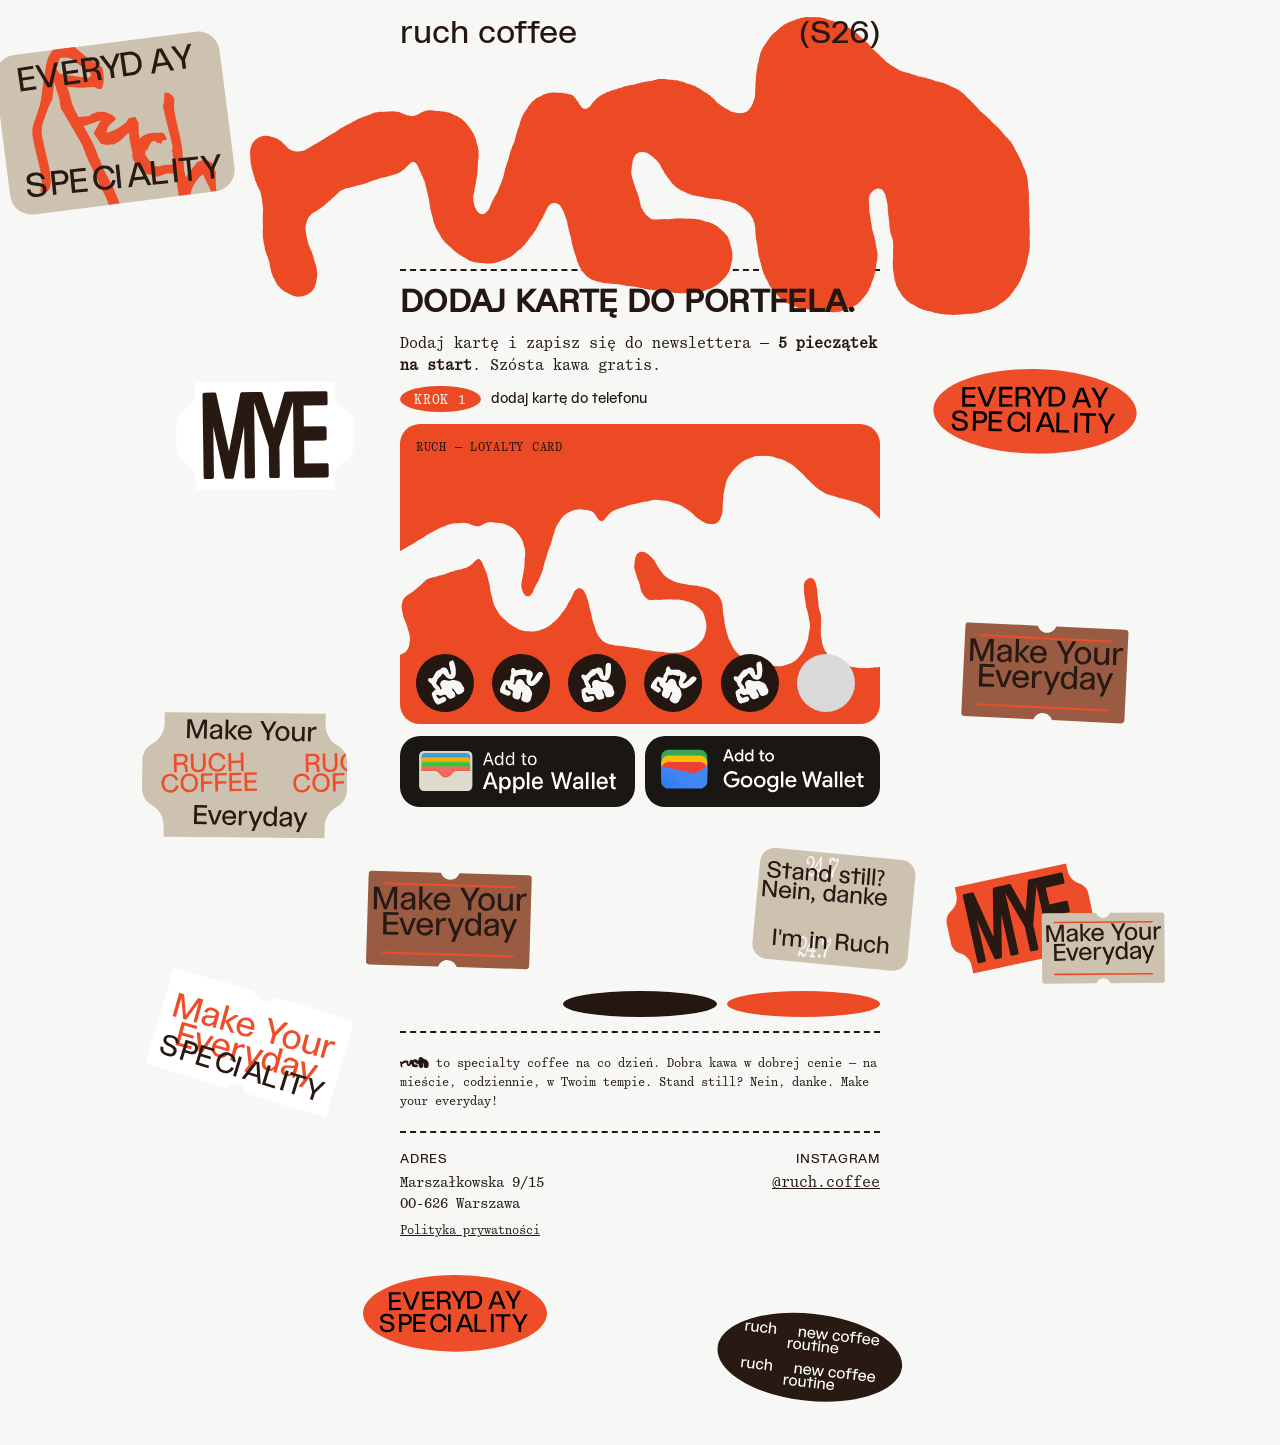
==== commit 0d93c8a8: "Dolna naklejka zamieniona na pomarańczowy owal EVERYDAY SPECIALITY — bez powtórki Co-Authored-By: Cl" ====
--- a/index.html
+++ b/index.html
@@ -181,7 +181,7 @@
     </footer>
 
     <div class="pas-naklejki pas-2" aria-hidden="true">
-      <img src="assets/naklejka-mye-tag.svg" alt="" loading="lazy" class="naklejka n-mye">
+      <img src="assets/naklejka-everyday.svg" alt="" loading="lazy" class="naklejka n-mye">
       <img src="assets/naklejka-routine.svg" alt="" loading="lazy" class="naklejka n-routine">
     </div>
   </main>
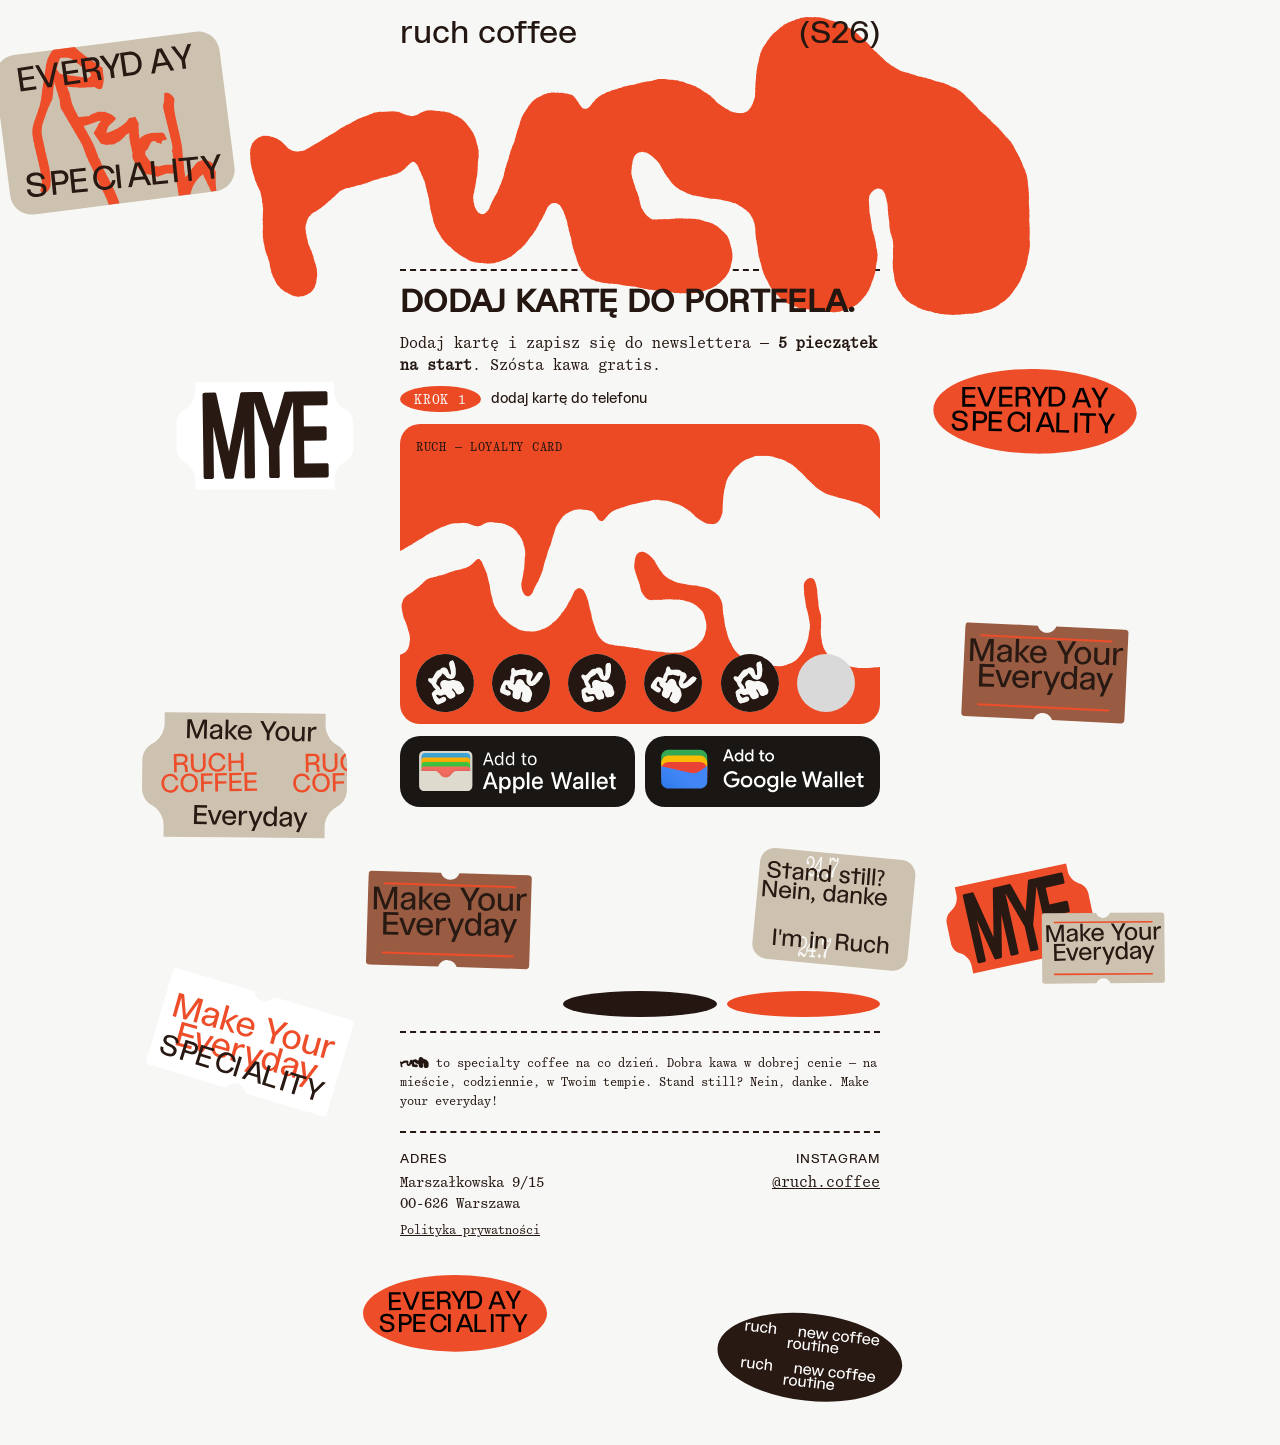
==== commit 749d637b: "Pieczątki nabijają się na widoczne szare pola; elementy kroków nie łamią się w środku - ciemny stemp" ====
--- a/index.html
+++ b/index.html
@@ -62,7 +62,8 @@
     <p class="oferta">Dodaj kartę i zapisz się do newslettera —
     <strong>5 pieczątek na start</strong>. Szósta kawa gratis.</p>
 
-    <p class="krok" id="krok-1"><span class="krok-nr">krok 1</span> dodaj kartę do telefonu
+    <p class="krok" id="krok-1"><span class="krok-nr">krok 1</span>
+      <span class="krok-tekst">dodaj kartę do telefonu</span>
       <b class="krok-fajka" hidden>✓ w portfelu</b></p>
 
     <!-- karta wg mockupu z Figmy (29:41 / 29:5) — HTML zamiast obrazka,
@@ -100,7 +101,8 @@
     <!-- krok 2: mail za pieczątki — przy włączonym JS pokazuje się po kliknięciu badge -->
     <section class="krok-2">
     <hr class="kreska">
-    <p class="krok"><span class="krok-nr">krok 2</span> odbierz pieczątki</p>
+    <p class="krok"><span class="krok-nr">krok 2</span>
+      <span class="krok-tekst">odbierz pieczątki</span></p>
     <p class="krok-2-intro">Karta w portfelu? Zostaw maila i odbierz
     <strong>5 pieczątek na start</strong>.</p>
 
--- a/style.css
+++ b/style.css
@@ -279,6 +279,7 @@
 }
 
 .pieczatka {
+  position: relative;
   display: inline-flex;
   align-items: center;
   justify-content: center;
@@ -286,10 +287,21 @@
   aspect-ratio: 1;
   border-radius: 50%;
   border: 0;
-  background: #d9d9d9; /* puste pole = szare kółko, jak szóste na karcie */
+  background: #d9d9d9; /* szare pole — zawsze widoczne pod stemplem */
+}
+
+/* ciemny stempel to osobna warstwa nad szarym polem */
+.pieczatka::before {
+  content: '';
+  position: absolute;
+  inset: 0;
+  border-radius: 50%;
+  background: #241610;
+  opacity: 0;
 }
 
 .pieczatka svg {
+  position: relative;
   width: 62%;
   height: auto;
   color: #F7F7F5;
@@ -297,16 +309,8 @@
 }
 
 /* po zapisie: 5 pieczątek nabitych, jak w mockupie 29:5 */
-.karta.nabita .pieczatka:not(.pusta) {
-  background: #241610;
-}
-
+.karta.nabita .pieczatka:not(.pusta)::before { opacity: 1; }
 .karta.nabita .pieczatka:not(.pusta) svg { visibility: visible; }
-
-.karta.nabita .pieczatka.pusta {
-  background: #d9d9d9;
-  border: 0;
-}
 
 /* każda pieczątka przybita pod innym, mocnym kątem */
 .karta.nabita .p-1 { rotate: -28deg; }
@@ -322,15 +326,19 @@
   to   { scale: 1; opacity: 1; }
 }
 
-.karta.nabita .pieczatka:not(.pusta) { animation: nabij 0.3s backwards; }
-.karta.nabita .p-1 { animation-delay: 0.15s; }
-.karta.nabita .p-2 { animation-delay: 0.45s; }
-.karta.nabita .p-3 { animation-delay: 0.75s; }
-.karta.nabita .p-4 { animation-delay: 1.05s; }
-.karta.nabita .p-5 { animation-delay: 1.35s; }
+.karta.nabita .pieczatka:not(.pusta)::before,
+.karta.nabita .pieczatka:not(.pusta) svg { animation: nabij 0.3s backwards; }
+
+.karta.nabita .pieczatka.p-1::before, .karta.nabita .pieczatka.p-1 svg { animation-delay: 0.15s; }
+.karta.nabita .pieczatka.p-2::before, .karta.nabita .pieczatka.p-2 svg { animation-delay: 0.45s; }
+.karta.nabita .pieczatka.p-3::before, .karta.nabita .pieczatka.p-3 svg { animation-delay: 0.75s; }
+.karta.nabita .pieczatka.p-4::before, .karta.nabita .pieczatka.p-4 svg { animation-delay: 1.05s; }
+.karta.nabita .pieczatka.p-5::before, .karta.nabita .pieczatka.p-5 svg { animation-delay: 1.35s; }
 
 @media (prefers-reduced-motion: reduce) {
-  .karta .pieczatka { animation: none !important; }
+  .karta .pieczatka,
+  .karta .pieczatka::before,
+  .karta .pieczatka svg { animation: none !important; }
 }
 
 /* ── przyciski Wallet przygotowane przez Kamila w Figmie ────── */
@@ -363,12 +371,15 @@
 
 .krok {
   display: flex;
+  flex-wrap: wrap; /* przy braku miejsca elementy schodzą pod siebie w całości */
   align-items: center;
-  gap: 10px;
+  gap: 8px 10px;
   font-family: var(--grotesk); /* opis kroku: grotesk, małe litery */
   font-size: 14px;
   margin-top: 10px;
 }
+
+.krok-nr, .krok-tekst, .krok-fajka { white-space: nowrap; }
 
 .krok-nr {
   font-family: var(--mono);
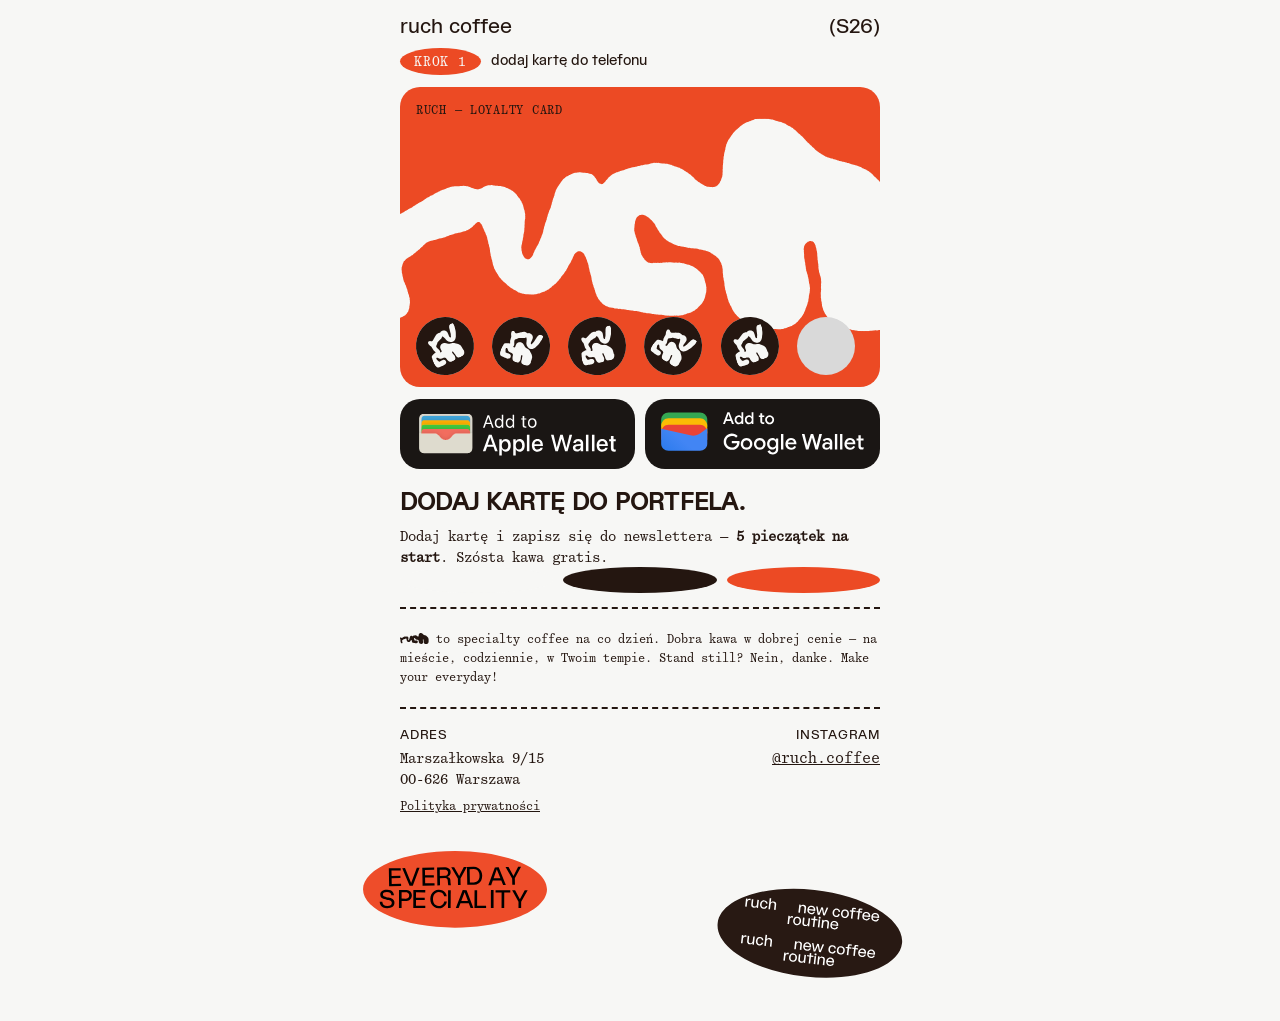
==== commit 56793d65: "Uproszczenie wg feedbacku (benchmark card.ruch.coffee) - bez dużego logotypu w tle — logo zostaje ty" ====
--- a/index.html
+++ b/index.html
@@ -51,17 +51,6 @@
       <p class="pasek-kod">(S26)</p>
     </header>
 
-    <div class="blob" aria-hidden="true">
-      <svg viewBox="0 0 1080 413"><use href="#znak-ruch"/></svg>
-    </div>
-
-    <hr class="kreska">
-
-    <h1>Dodaj kartę do portfela.</h1>
-
-    <p class="oferta">Dodaj kartę i zapisz się do newslettera —
-    <strong>5 pieczątek na start</strong>. Szósta kawa gratis.</p>
-
     <p class="krok" id="krok-1"><span class="krok-nr">krok 1</span>
       <span class="krok-tekst">dodaj kartę do telefonu</span>
       <b class="krok-fajka" hidden>✓ w portfelu</b></p>
@@ -97,6 +86,11 @@
         </picture>
       </a>
     </div>
+
+    <h1>Dodaj kartę do portfela.</h1>
+
+    <p class="oferta">Dodaj kartę i zapisz się do newslettera —
+    <strong>5 pieczątek na start</strong>. Szósta kawa gratis.</p>
 
     <!-- krok 2: mail za pieczątki — przy włączonym JS pokazuje się po kliknięciu badge -->
     <section class="krok-2">
@@ -146,11 +140,6 @@
     </div>
     </section>
 
-    <div class="pas-naklejki pas-1" aria-hidden="true">
-      <img src="assets/naklejka-mye-krafth.svg" alt="" loading="lazy" class="naklejka n-krafth">
-      <img src="assets/naklejka-standstill.svg" alt="" loading="lazy" class="naklejka n-standstill">
-    </div>
-
     <div class="motywy" role="group" aria-label="Kolor strony">
       <button type="button" class="motyw" data-motyw="jasny" aria-label="Jasny"></button>
       <button type="button" class="motyw" data-motyw="ciemny" aria-label="Ciemnobrązowy"></button>
@@ -188,16 +177,5 @@
     </div>
   </main>
 
-  <!-- naklejki w bocznych pasach — tylko desktop, ładowane przez CSS (mobile ich nie pobiera) -->
-  <div class="boki" aria-hidden="true">
-    <span class="bok bok-1"></span>
-    <span class="bok bok-2"></span>
-    <span class="bok bok-3"></span>
-    <span class="bok bok-4"></span>
-    <span class="bok bok-5"></span>
-    <span class="bok bok-6"></span>
-    <span class="bok bok-7"></span>
-  </div>
-
 </body>
 </html>
--- a/style.css
+++ b/style.css
@@ -58,7 +58,11 @@
 
 * { margin: 0; padding: 0; box-sizing: border-box; }
 
-html { color-scheme: light; }
+html {
+  color-scheme: light;
+  overflow-x: hidden; /* fallback dla starszych Safari */
+  overflow-x: clip;
+}
 
 body {
   background: var(--tlo);
@@ -66,6 +70,7 @@
   font-family: var(--grotesk);
   font-weight: 500;
   line-height: 1.45;
+  overflow-x: hidden;
   overflow-x: clip;
 }
 
@@ -90,27 +95,8 @@
   display: flex;
   justify-content: space-between;
   gap: 16px;
-  font-size: clamp(26px, 7vw, 32px);
+  font-size: 20px;
   line-height: 1.1;
-  position: relative;
-  z-index: 1; /* (S26) nad logotypem */
-}
-
-/* ── duży logotyp w tle, wylany za krawędzie ────────────────── */
-
-.blob {
-  width: min(114vw, 780px);
-  margin-left: calc(50% - min(57vw, 390px));
-  margin-top: -34px; /* znak wchodzi pod (S26) */
-  margin-bottom: -60px; /* kreska i nagłówek podchodzą pod znak, jak w menu */
-  pointer-events: none;
-}
-
-.blob svg {
-  display: block;
-  width: 100%;
-  height: auto;
-  color: var(--znak);
 }
 
 /* ── przerywane kreski jak na paragonie ─────────────────────── */
@@ -125,17 +111,17 @@
 
 h1 {
   text-transform: uppercase;
-  font-size: clamp(24px, 7vw, 32px);
-  line-height: 1.1;
+  font-size: clamp(18px, 5vw, 24px);
+  line-height: 1.15;
   letter-spacing: 0.01em;
-  margin-top: 6px;
+  margin-top: 20px;
 }
 
 .oferta {
   font-family: var(--mono);
-  font-size: 15px;
+  font-size: 14px;
   line-height: 1.5;
-  margin-top: 10px;
+  margin-top: 8px;
 }
 
 .oferta strong { font-weight: 700; }
@@ -189,8 +175,8 @@
 }
 
 .zgoda label {
-  font-family: var(--mono);
-  font-size: 12px;
+  font-family: var(--grotesk);
+  font-size: 11px;
   line-height: 1.5;
 }
 
@@ -319,15 +305,19 @@
 .karta.nabita .p-4 { rotate: 32deg; }
 .karta.nabita .p-5 { rotate: -21deg; }
 
-/* nabijanie po kolei — na wyraźne życzenie Kamila (PROMPT mówił: bez animacji) */
+/* nabijanie po kolei — jak przybicie pieczątki: wpada z góry przekrzywiona,
+   dociska i lekko odbija; skala nigdy nie schodzi poniżej 1, więc szare pole
+   nie wystaje spod stempla */
 @keyframes nabij {
-  from { scale: 1.7; opacity: 0; }
-  60%  { scale: 0.9; opacity: 1; }
-  to   { scale: 1; opacity: 1; }
+  0%   { scale: 2.4; opacity: 0; rotate: 12deg; }
+  14%  { opacity: 1; }
+  55%  { scale: 1; rotate: 0deg; }
+  72%  { scale: 1.12; }
+  100% { scale: 1; rotate: 0deg; }
 }
 
 .karta.nabita .pieczatka:not(.pusta)::before,
-.karta.nabita .pieczatka:not(.pusta) svg { animation: nabij 0.3s backwards; }
+.karta.nabita .pieczatka:not(.pusta) svg { animation: nabij 0.38s cubic-bezier(0.3, 0, 0.4, 1) backwards; }
 
 .karta.nabita .pieczatka.p-1::before, .karta.nabita .pieczatka.p-1 svg { animation-delay: 0.15s; }
 .karta.nabita .pieczatka.p-2::before, .karta.nabita .pieczatka.p-2 svg { animation-delay: 0.45s; }
@@ -529,87 +519,10 @@
 /* ── naklejki: pasy w przerwach, poza tekstem ───────────────── */
 
 .pas-naklejki { position: relative; }
-.pas-1 { height: 150px; margin-top: 34px; }
 .pas-2 { height: 150px; margin-top: 16px; }
 
 .naklejka { position: absolute; }
 
-.n-standstill { right: -44px; top: -4px; width: 180px; rotate: -7deg; }
-.n-krafth    { left: -36px; top: 26px; width: 170px; rotate: 6deg; }
 .n-mye       { left: -40px;  top: 12px; width: 190px; rotate: 5deg; }
 .n-routine   { right: -30px; top: 40px; width: 200px; rotate: -6deg; }
 
-/* ── naklejki w bocznych pasach — tylko desktop ─────────────── */
-
-.boki { display: none; }
-
-@media (min-width: 1080px) {
-  body { position: relative; }
-
-  .boki { display: block; }
-
-  .bok {
-    position: absolute;
-    background: center / contain no-repeat;
-    pointer-events: none;
-  }
-
-  /* logotyp w tle zajmuje pas y ≈ 0–330 na szerokości kolumny ±390px —
-     boczne naklejki trzymają się poza nim */
-
-  .bok-7 { /* szara EVERYDAY SPECIALITY z bazgrołem, lewy górny róg, przycięta */
-    background-image: url('assets/naklejka-everyday-scribble.svg');
-    left: calc(50% - 640px);
-    top: 40px;
-    width: 230px; height: 166px;
-    rotate: -6deg;
-  }
-
-  .bok-1 { /* biały blob MYE, lewy pas pod logotypem */
-    background-image: url('assets/naklejka-mye-blob.svg');
-    left: calc(50% - 470px);
-    top: 370px;
-    width: 190px; height: 132px;
-    rotate: 8deg;
-  }
-
-  .bok-2 { /* beżowa Make Your RUCH COFFEE Everyday, lewy pas */
-    background-image: url('assets/naklejka-mye-coffee.svg');
-    left: calc(50% - 505px);
-    top: 700px;
-    width: 220px; height: 151px;
-    rotate: -7deg;
-  }
-
-  .bok-5 { /* biała Make Your Everyday SPECIALITY, lewy dół */
-    background-image: url('assets/naklejka-mye-spec.svg');
-    left: calc(50% - 490px);
-    top: 980px;
-    width: 200px; height: 125px;
-    rotate: 9deg;
-  }
-
-  .bok-3 { /* pomarańczowy owal EVERYDAY SPECIALITY, prawy pas */
-    background-image: url('assets/naklejka-everyday.svg');
-    left: calc(50% + 290px);
-    top: 360px;
-    width: 210px; height: 103px;
-    rotate: 6deg;
-  }
-
-  .bok-6 { /* kraftowa metka Make Your Everyday, prawy środek */
-    background-image: url('assets/naklejka-mye-krafth.svg');
-    left: calc(50% + 320px);
-    top: 620px;
-    width: 170px; height: 106px;
-    rotate: 7deg;
-  }
-
-  .bok-4 { /* biała MYE Make Your Everyday, prawy dół */
-    background-image: url('assets/naklejka-mye-stack.svg');
-    left: calc(50% + 300px);
-    top: 850px;
-    width: 225px; height: 148px;
-    rotate: -8deg;
-  }
-}
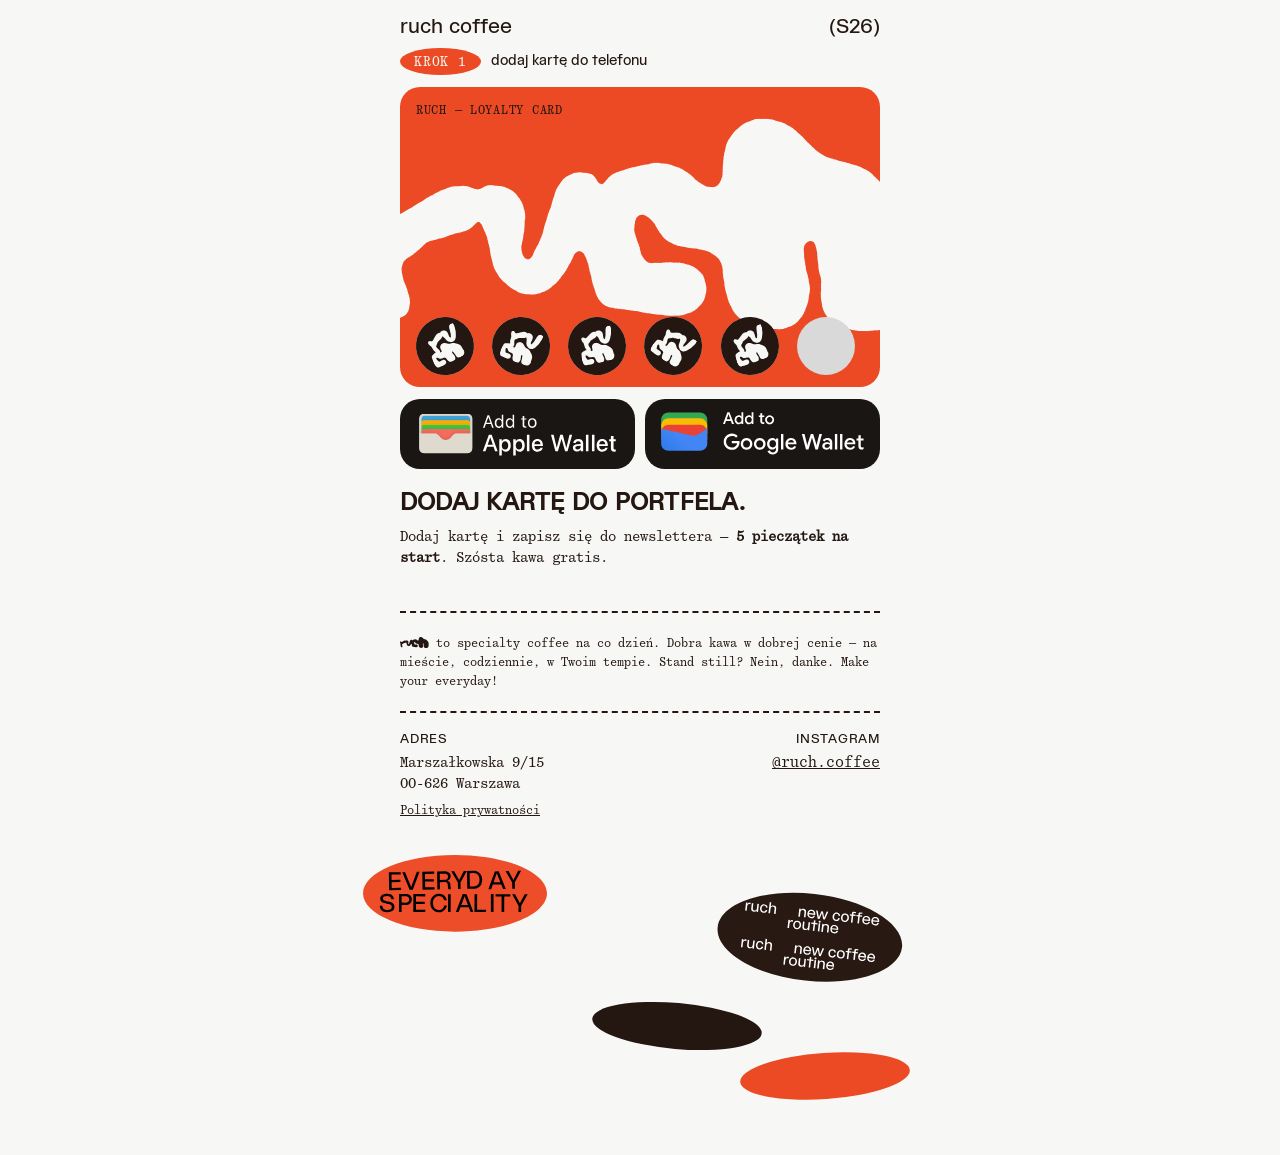
==== commit 9fab2cc4: "Oddech między ofertą a sekcją o marce; elipsy motywów rozrzucone na dnie strony jak naklejki Co-Auth" ====
--- a/index.html
+++ b/index.html
@@ -140,12 +140,6 @@
     </div>
     </section>
 
-    <div class="motywy" role="group" aria-label="Kolor strony">
-      <button type="button" class="motyw" data-motyw="jasny" aria-label="Jasny"></button>
-      <button type="button" class="motyw" data-motyw="ciemny" aria-label="Ciemnobrązowy"></button>
-      <button type="button" class="motyw" data-motyw="pomaranczowy" aria-label="Pomarańczowy"></button>
-    </div>
-
     <hr class="kreska">
 
     <section class="o-marce">
@@ -175,6 +169,13 @@
       <img src="assets/naklejka-everyday.svg" alt="" loading="lazy" class="naklejka n-mye">
       <img src="assets/naklejka-routine.svg" alt="" loading="lazy" class="naklejka n-routine">
     </div>
+
+    <div class="motywy" role="group" aria-label="Kolor strony">
+      <button type="button" class="motyw" data-motyw="jasny" aria-label="Jasny"></button>
+      <button type="button" class="motyw" data-motyw="ciemny" aria-label="Ciemnobrązowy"></button>
+      <button type="button" class="motyw" data-motyw="pomaranczowy" aria-label="Pomarańczowy"></button>
+    </div>
+
   </main>
 
 </body>
--- a/style.css
+++ b/style.css
@@ -122,6 +122,7 @@
   font-size: 14px;
   line-height: 1.5;
   margin-top: 8px;
+  margin-bottom: 44px; /* oddech przed sekcją o marce */
 }
 
 .oferta strong { font-weight: 700; }
@@ -458,24 +459,27 @@
 
 .motywy { display: none; } /* bez JS nie ma czego przełączać */
 
+/* elipsy rozrzucone na samym dole jak naklejki */
 body.js .motywy {
-  display: flex;
-  gap: 10px;
-  margin-bottom: 12px;
+  display: block;
+  position: relative;
+  height: 120px;
+  margin-top: 10px;
 }
 
 .motyw {
-  flex: 1; /* trzy elipsy w jednym rzędzie, każda rozciągnięta */
-  height: 26px;
+  position: absolute;
+  width: 170px;
+  height: 46px;
   border: 0; /* bez obrysu — aktywny motyw zlewa się z tłem */
-  border-radius: 50%; /* elipsa rozciągnięta na całą szerokość */
+  border-radius: 50%;
   cursor: pointer;
   padding: 0;
 }
 
-.motyw[data-motyw='jasny']        { background: #F7F7F5; }
-.motyw[data-motyw='ciemny']       { background: #241610; }
-.motyw[data-motyw='pomaranczowy'] { background: #EC4A24; }
+.motyw[data-motyw='jasny']        { background: #F7F7F5; left: -28px; top: 40px; rotate: -7deg; }
+.motyw[data-motyw='ciemny']       { background: #241610; left: 40%;   top: 8px;  rotate: 5deg; }
+.motyw[data-motyw='pomaranczowy'] { background: #EC4A24; right: -30px; top: 58px; rotate: -4deg; }
 
 /* ── pod linią zgięcia ──────────────────────────────────────── */
 
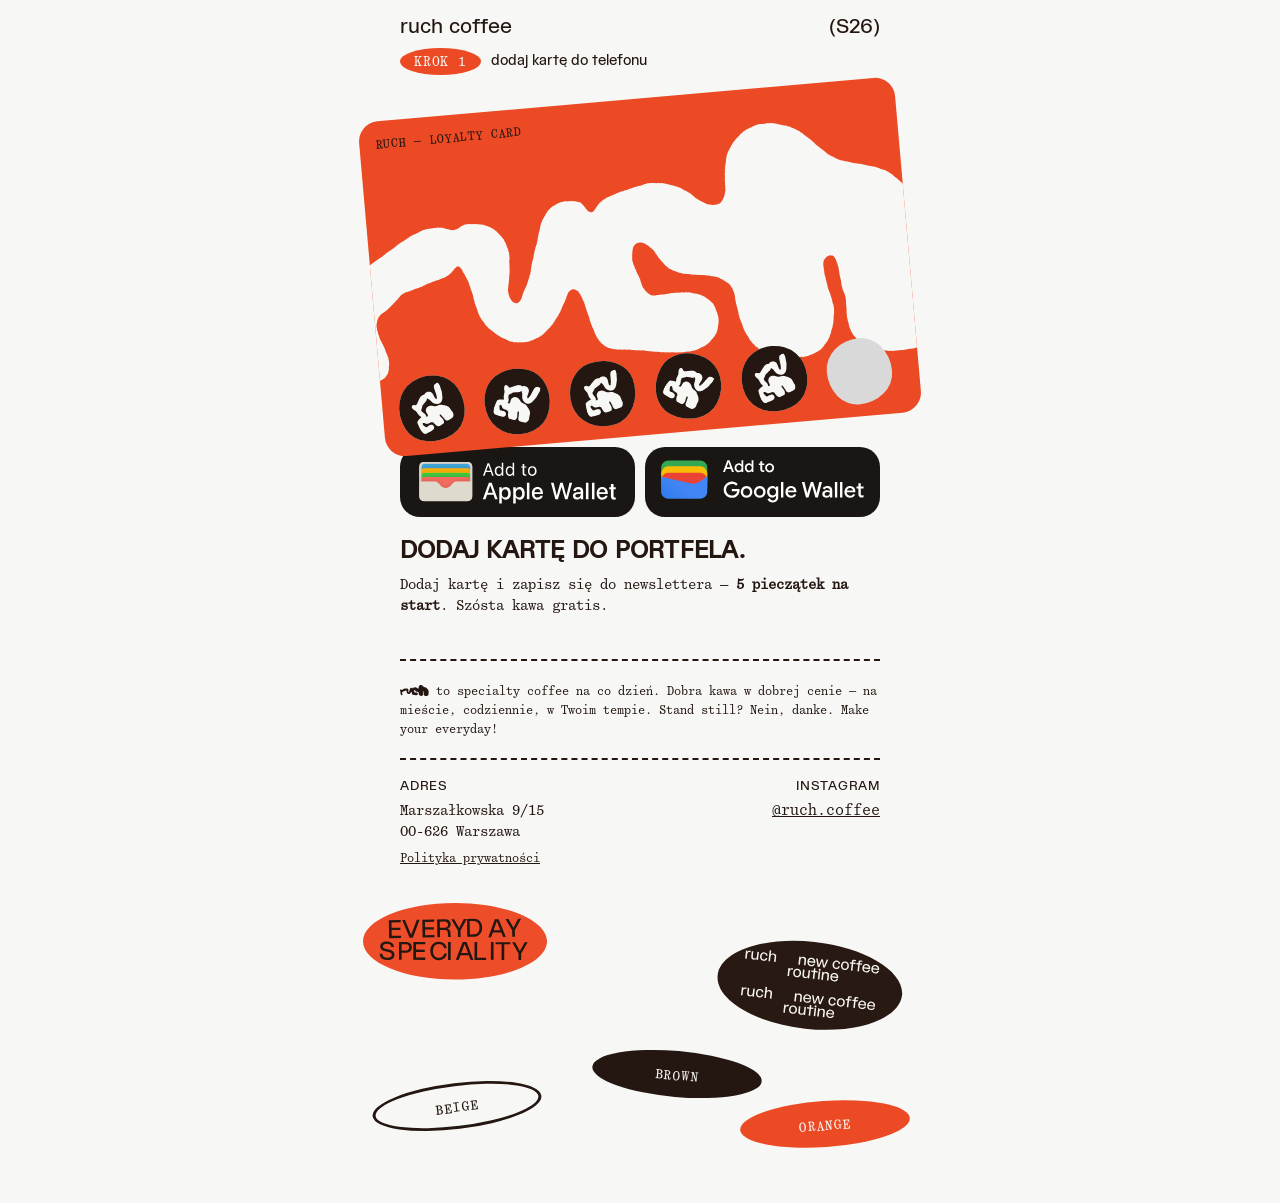
==== commit 18ea8dc7: "Wlepy na dole zmieniają kolory z motywem (inline SVG + zmienne), pieczątki wracają do stałych koloró" ====
--- a/index.html
+++ b/index.html
@@ -166,14 +166,76 @@
     </footer>
 
     <div class="pas-naklejki pas-2" aria-hidden="true">
-      <img src="assets/naklejka-everyday.svg" alt="" loading="lazy" class="naklejka n-mye">
-      <img src="assets/naklejka-routine.svg" alt="" loading="lazy" class="naklejka n-routine">
+      <svg class="naklejka n-mye" aria-hidden="true" viewBox="0 0 350 171" fill="none" xmlns="http://www.w3.org/2000/svg">
+<path d="M181.2 155.4C274.4 147.2 347.2 109.1 343.8 70.3C340.4 31.5 262.0 6.7 168.8 14.9C75.6 23.1 2.8 61.2 6.2 100.0C9.6 138.8 88.0 163.6 181.2 155.4Z" fill="var(--wlepa1-tlo, #EE4D2A)"/>
+<path d="M53.6 90.1L50.2 57.4L72.0 55.1L72.4 59.2L55.4 61.0L56.5 70.8L72.5 69.1L73.0 73.3L56.9 74.9L58.0 85.4L75.1 83.6L75.6 87.8L53.6 90.1L53.6 90.1Z" fill="var(--wlepa1-tekst, #241610)"/>
+<path d="M91.1 86.1L74.8 54.8L79.8 54.3L93.5 80.5L101.5 52.0L106.5 51.4L97.0 85.5L91.1 86.1L91.1 86.1Z" fill="var(--wlepa1-tekst, #241610)"/>
+<path d="M114.9 83.6L111.5 50.9L133.3 48.6L133.7 52.8L116.7 54.6L117.8 64.4L133.8 62.7L134.3 66.8L118.2 68.5L119.3 79.0L136.4 77.2L136.9 81.3L114.9 83.7L114.9 83.6Z" fill="var(--wlepa1-tekst, #241610)"/>
+<path d="M142.0 80.8L138.6 48.1L153.2 46.5C155.2 46.3 157.0 46.5 158.6 47.1C160.2 47.7 161.5 48.6 162.5 49.9C163.5 51.1 164.1 52.7 164.3 54.6C164.5 56.6 164.1 58.4 163.2 59.9C162.4 61.5 161.1 62.7 159.4 63.5L159.4 63.6C161.0 63.8 162.3 64.4 163.3 65.4C164.3 66.5 164.9 67.8 165.1 69.5L165.6 73.0C165.8 74.1 166.0 75.0 166.2 75.9C166.4 76.7 166.7 77.5 166.9 78.2L162.0 78.7C161.8 78.0 161.6 77.3 161.4 76.5C161.2 75.8 161.0 74.8 160.8 73.5L160.2 70.0C160.0 68.6 159.4 67.6 158.6 66.9C157.7 66.2 156.5 65.9 155.1 66.0L145.5 67.1L146.9 80.3L142.0 80.8L142.0 80.8ZM145.0 63.0L154.1 62.0C155.3 61.9 156.2 61.5 157.1 61.0C158.0 60.4 158.6 59.7 159.1 58.7C159.5 57.8 159.6 56.8 159.5 55.7C159.4 54.6 159.0 53.6 158.4 52.8C157.8 52.1 157.1 51.5 156.1 51.1C155.1 50.8 154.1 50.7 153.0 50.8L143.9 51.7L145.0 63.0L145.0 63.0Z" fill="var(--wlepa1-tekst, #241610)"/>
+<path d="M179.8 76.8L178.5 65.0L164.5 45.3L169.9 44.8L180.5 60.3L187.6 42.9L193.0 42.4L183.4 64.5L184.6 76.3L179.8 76.8L179.8 76.8Z" fill="var(--wlepa1-tekst, #241610)"/>
+<path d="M196.8 75.0L193.3 42.3L205.6 41.0C208.7 40.7 211.5 41.0 213.9 42.2C216.3 43.3 218.3 45.0 219.9 47.3C221.4 49.6 222.4 52.4 222.7 55.7C223.1 59.0 222.7 62.0 221.7 64.6C220.6 67.1 219.1 69.2 216.9 70.8C214.8 72.4 212.2 73.4 209.1 73.7L196.8 75.0L196.8 75.0ZM201.2 70.3L208.7 69.5C210.8 69.3 212.6 68.6 214.1 67.5C215.5 66.4 216.6 64.8 217.2 62.9C217.9 61.0 218.1 58.8 217.8 56.2C217.6 53.7 216.9 51.6 215.9 49.9C214.8 48.1 213.5 46.9 211.8 46.0C210.1 45.2 208.3 44.9 206.1 45.1L198.6 45.9L201.2 70.3L201.2 70.3Z" fill="var(--wlepa1-tekst, #241610)"/>
+<path d="M235.5 72.6L244.6 38.6L251.6 37.8L267.6 69.2L262.6 69.7L248.4 41.8L240.7 72.0L235.5 72.6ZM241.7 63.1L241.3 59.0L258.9 57.1L259.3 61.2L241.7 63.1Z" fill="var(--wlepa1-tekst, #241610)"/>
+<path d="M279.4 67.8L278.1 56.0L264.1 36.3L269.6 35.7L280.1 51.2L287.3 33.9L292.6 33.3L283.0 55.4L284.3 67.3L279.4 67.8L279.4 67.8Z" fill="var(--wlepa1-tekst, #241610)"/>
+<path d="M53.7 130.6C50.7 130.9 48.2 130.6 46.1 129.9C44.0 129.2 42.4 128.0 41.2 126.4C40.0 124.8 39.2 122.7 38.8 120.2L43.7 119.8C44.0 122.4 45.1 124.3 46.7 125.3C48.4 126.4 50.6 126.8 53.5 126.5C56.1 126.3 58.1 125.7 59.4 124.6C60.8 123.6 61.4 122.2 61.2 120.4C61.1 119.3 60.8 118.4 60.2 117.8C59.6 117.1 58.9 116.6 57.9 116.2C57.0 115.9 56.0 115.6 54.8 115.5C53.7 115.3 52.5 115.1 51.3 115.0C49.8 114.9 48.4 114.7 46.9 114.4C45.5 114.2 44.2 113.8 43.1 113.3C41.9 112.7 40.9 111.9 40.1 110.9C39.3 109.9 38.8 108.5 38.7 106.8C38.4 103.8 39.4 101.5 41.4 99.8C43.5 98.1 46.4 97.1 50.1 96.8C52.8 96.5 55.0 96.7 56.9 97.3C58.8 97.9 60.4 98.9 61.6 100.3C62.8 101.8 63.6 103.6 64.0 105.7L59.2 106.1C58.8 104.0 57.8 102.5 56.3 101.7C54.9 100.9 52.9 100.6 50.5 100.8C48.2 101.0 46.4 101.5 45.2 102.4C43.9 103.3 43.3 104.5 43.5 106.1C43.6 107.1 43.9 107.9 44.5 108.5C45.2 109.1 46.0 109.5 47.0 109.8C48.0 110.1 49.2 110.3 50.4 110.5C51.6 110.6 52.9 110.8 54.2 110.9C55.6 111.1 56.9 111.3 58.3 111.6C59.6 111.9 60.9 112.4 62.0 113.0C63.1 113.5 64.0 114.4 64.7 115.5C65.5 116.5 65.9 118.0 66.0 119.7C66.3 122.8 65.4 125.3 63.3 127.2C61.2 129.1 58.0 130.2 53.7 130.6L53.7 130.6Z" fill="var(--wlepa1-tekst, #241610)"/>
+<path d="M75.1 128.2L72.4 95.4L86.0 94.3C87.9 94.1 89.7 94.4 91.2 95.1C92.8 95.8 94.1 96.9 95.1 98.3C96.0 99.8 96.6 101.5 96.8 103.4C96.9 105.3 96.6 107.0 95.9 108.6C95.2 110.2 94.1 111.5 92.7 112.5C91.2 113.4 89.6 114.0 87.6 114.2L78.9 114.9L80.0 127.8L75.1 128.2L75.1 128.2ZM78.6 110.7L86.3 110.1C87.5 110.0 88.5 109.7 89.4 109.1C90.2 108.5 90.9 107.8 91.4 106.9C91.8 106.0 92.0 104.9 91.9 103.8C91.8 102.6 91.5 101.6 90.8 100.8C90.2 100.0 89.5 99.3 88.5 99.0C87.6 98.6 86.5 98.4 85.3 98.5L77.5 99.2L78.5 110.7L78.6 110.7Z" fill="var(--wlepa1-tekst, #241610)"/>
+<path d="M101.4 126.0L98.7 93.2L120.6 91.4L120.9 95.6L103.9 97.0L104.7 106.8L120.8 105.5L121.2 109.6L105.1 111.0L106.0 121.4L123.1 120.0L123.5 124.2L101.5 126.0L101.4 126.0Z" fill="var(--wlepa1-tekst, #241610)"/>
+<path d="M148.2 122.5C145.2 122.8 142.4 122.3 139.9 121.0C137.4 119.8 135.4 117.9 133.9 115.5C132.4 113.1 131.5 110.2 131.2 106.9C130.9 103.5 131.3 100.6 132.4 97.9C133.5 95.2 135.2 93.1 137.5 91.4C139.7 89.8 142.3 88.8 145.3 88.6C148.0 88.4 150.4 88.7 152.5 89.5C154.6 90.3 156.4 91.5 157.8 93.2C159.2 94.8 160.2 96.9 160.9 99.2L156.2 99.6C155.6 98.1 154.9 96.8 153.9 95.8C152.9 94.7 151.7 93.9 150.3 93.4C149.0 92.9 147.4 92.7 145.8 92.8C143.6 93.0 141.8 93.7 140.3 94.8C138.7 95.9 137.6 97.5 136.9 99.5C136.1 101.4 135.9 103.8 136.1 106.4C136.3 109.1 137.0 111.3 138.0 113.1C139.1 115.0 140.4 116.3 142.1 117.2C143.8 118.1 145.8 118.5 147.9 118.3C149.6 118.1 151.2 117.7 152.5 116.9C153.8 116.1 154.9 115.1 155.7 113.8C156.5 112.4 157.0 110.9 157.2 109.2L162.0 108.8C161.8 111.3 161.2 113.6 160.0 115.6C158.8 117.5 157.2 119.1 155.2 120.3C153.3 121.6 150.9 122.3 148.2 122.5L148.2 122.5Z" fill="var(--wlepa1-tekst, #241610)"/>
+<path d="M165.2 120.6L162.4 87.8L167.3 87.4L170.0 120.2L165.2 120.6Z" fill="var(--wlepa1-tekst, #241610)"/>
+<path d="M179.5 119.2L189.3 85.4L196.4 84.8L211.7 116.5L206.6 117.0L193.1 88.8L184.7 118.8L179.6 119.2L179.5 119.2ZM185.9 109.9L185.6 105.7L203.2 104.3L203.5 108.4L185.9 109.9Z" fill="var(--wlepa1-tekst, #241610)"/>
+<path d="M213.7 116.4L211.0 83.6L215.8 83.2L218.2 111.9L234.7 110.5L235.1 114.6L213.7 116.4L213.7 116.4Z" fill="var(--wlepa1-tekst, #241610)"/>
+<path d="M243.8 113.5L241.0 80.7L245.9 80.3L248.7 113.1L243.8 113.5Z" fill="var(--wlepa1-tekst, #241610)"/>
+<path d="M263.4 112.1L261.0 83.4L249.9 84.3L249.6 80.3L276.6 78.0L277.0 82.0L265.9 83.0L268.3 111.7L263.4 112.1L263.4 112.1Z" fill="var(--wlepa1-tekst, #241610)"/>
+<path d="M294.5 109.5L293.5 97.6L280.0 77.7L285.4 77.2L295.6 92.9L303.1 75.7L308.5 75.3L298.4 97.2L299.4 109.0L294.5 109.4L294.5 109.5Z" fill="var(--wlepa1-tekst, #241610)"/>
+</svg>
+      <svg class="naklejka n-routine" aria-hidden="true" viewBox="0 0 403 252" fill="none" xmlns="http://www.w3.org/2000/svg">
+<path d="M383.9 165.1C394.2 117.7 320.7 61.5 219.9 39.6C119 17.7 28.9 38.5 18.6 85.9C8.3 133.3 81.8 189.5 182.6 211.4C283.5 233.3 373.6 212.6 383.9 165.1Z" fill="var(--wlepa2-tlo, #281913)"/>
+<path d="M77.2 58.2L80.7 42.3L83.7 43.0L83.0 46.0L83.1 46.0C83.5 45.5 83.9 45.0 84.4 44.6C84.9 44.1 85.5 43.8 86.3 43.6C87.0 43.5 87.9 43.5 88.9 43.7L89.9 43.9L89.3 46.8L87.3 46.3C86.4 46.1 85.5 46.2 84.8 46.5C84.1 46.9 83.5 47.4 83.0 48.1C82.6 48.7 82.2 49.5 82.1 50.5L80.2 58.9L77.2 58.3L77.2 58.2Z" fill="var(--wlepa2-tekst, #F6F3EE)"/>
+<path d="M94.4 62.4C93.3 62.2 92.4 61.8 91.6 61.2C90.8 60.6 90.3 59.9 89.9 58.9C89.6 58.0 89.6 56.9 89.8 55.7L92.2 44.9L95.2 45.5L93.1 55.3C92.8 56.6 92.9 57.7 93.4 58.5C93.9 59.3 94.7 59.9 96.0 60.2C96.9 60.4 97.7 60.3 98.5 60.0C99.2 59.7 99.8 59.1 100.3 58.4C100.8 57.7 101.1 56.9 101.3 56.0L103.2 47.3L106.2 48.0L102.7 63.9L99.8 63.2L100.4 60.8L100.3 60.8C100.0 61.1 99.5 61.5 99.0 61.8C98.4 62.2 97.8 62.4 97.0 62.5C96.2 62.7 95.3 62.6 94.3 62.4L94.4 62.4Z" fill="var(--wlepa2-tekst, #F6F3EE)"/>
+<path d="M113.3 66.6C111.8 66.3 110.6 65.6 109.6 64.7C108.6 63.7 108.0 62.5 107.6 61.1C107.2 59.8 107.2 58.3 107.6 56.6C108.0 55.0 108.6 53.6 109.5 52.5C110.4 51.4 111.5 50.6 112.8 50.2C114.1 49.7 115.5 49.6 117.0 50.0C118.3 50.2 119.4 50.7 120.3 51.4C121.2 52.1 121.8 53.0 122.2 54.0C122.6 55.0 122.8 56.1 122.7 57.3L119.8 56.6C119.8 55.9 119.7 55.2 119.4 54.6C119.2 54.1 118.8 53.6 118.3 53.2C117.8 52.9 117.2 52.6 116.4 52.4C115.5 52.2 114.7 52.3 113.9 52.6C113.2 52.9 112.5 53.4 111.9 54.2C111.4 54.9 110.9 56.0 110.7 57.3C110.4 58.5 110.3 59.6 110.5 60.6C110.7 61.5 111.0 62.3 111.6 62.9C112.2 63.5 113.0 63.9 113.9 64.1C115 64.4 116.0 64.3 116.8 63.8C117.7 63.4 118.3 62.6 118.7 61.4L121.7 62.1C121.1 63.9 120.1 65.2 118.6 66.0C117.1 66.9 115.3 67.0 113.3 66.6L113.3 66.6Z" fill="var(--wlepa2-tekst, #F6F3EE)"/>
+<path d="M123.4 68.5L128.2 46.7L131.2 47.4L129.4 55.6L129.5 55.7C129.8 55.3 130.2 54.9 130.7 54.6C131.3 54.2 131.9 54.0 132.7 53.9C133.4 53.7 134.3 53.8 135.3 54.0C136.3 54.2 137.3 54.6 138.0 55.2C138.8 55.8 139.4 56.6 139.7 57.5C140.1 58.4 140.1 59.5 139.8 60.8L137.5 71.6L134.4 70.9L136.6 61.1C136.9 59.8 136.8 58.7 136.3 57.9C135.8 57.0 134.9 56.5 133.7 56.2C132.7 56.0 131.9 56.1 131.2 56.4C130.5 56.7 129.9 57.3 129.4 58.0C128.9 58.7 128.6 59.5 128.4 60.4L126.4 69.1L123.4 68.5L123.4 68.5Z" fill="var(--wlepa2-tekst, #F6F3EE)"/>
+<path d="M182.6 81.5L186.2 65.6L189.0 66.2L188.5 68.7L188.5 68.7C188.9 68.3 189.3 68.0 189.9 67.6C190.4 67.3 191.1 67.1 191.9 67.0C192.7 66.8 193.5 66.9 194.5 67.1C195.6 67.3 196.5 67.7 197.3 68.3C198.0 68.9 198.6 69.6 199.0 70.6C199.3 71.5 199.3 72.6 199.1 73.8L196.7 84.6L193.7 84.0L195.8 74.1C196.1 72.8 196.0 71.8 195.5 70.9C195.0 70.1 194.1 69.6 192.9 69.3C192.0 69.1 191.2 69.2 190.4 69.5C189.7 69.8 189.1 70.3 188.6 71.0C188.1 71.7 187.8 72.5 187.6 73.4L185.7 82.2L182.6 81.6L182.6 81.5Z" fill="var(--wlepa2-tekst, #F6F3EE)"/>
+<path d="M207.6 87.4C206.0 87.1 204.6 86.4 203.5 85.4C202.5 84.4 201.8 83.2 201.4 81.9C201.0 80.5 201.0 79.0 201.3 77.3C201.7 75.7 202.4 74.3 203.3 73.2C204.3 72.1 205.4 71.4 206.7 70.9C208.1 70.4 209.5 70.4 211.1 70.7C212.6 71.1 213.9 71.7 214.9 72.7C215.8 73.7 216.5 74.8 216.9 76.2C217.3 77.6 217.3 79.1 216.9 80.7C216.8 80.9 216.8 81.1 216.8 81.3C216.7 81.5 216.7 81.6 216.6 81.8L204.1 79.0C204.0 80.1 204.0 81.0 204.3 81.8C204.5 82.6 205.0 83.3 205.7 83.8C206.3 84.4 207.1 84.8 208.2 85.0C209.3 85.2 210.3 85.2 211.1 84.9C212.0 84.6 212.7 83.9 213.3 82.9L216.3 83.5C215.5 85.2 214.3 86.3 212.8 87.0C211.3 87.7 209.6 87.9 207.6 87.4L207.6 87.4ZM204.7 76.6L214.0 78.7C214.2 77.8 214.1 77.0 213.9 76.2C213.7 75.5 213.3 74.8 212.7 74.2C212.1 73.7 211.4 73.3 210.4 73.1C209.5 72.9 208.6 72.9 207.9 73.2C207.1 73.4 206.4 73.9 205.9 74.5C205.4 75.1 205.0 75.8 204.7 76.6L204.7 76.6Z" fill="var(--wlepa2-tekst, #F6F3EE)"/>
+<path d="M220.9 90.0L219.5 73.0L222.5 73.6L223.5 87.3L229.8 75.7L233.0 76.4L233.9 89.6L240.5 77.6L243.5 78.3L235.1 93.1L231.7 92.4L230.7 79.4L224.3 90.7L220.9 90.0L220.9 90.0Z" fill="var(--wlepa2-tekst, #F6F3EE)"/>
+<path d="M257.0 98.3C255.5 98.0 254.2 97.3 253.3 96.4C252.3 95.4 251.6 94.2 251.2 92.9C250.9 91.5 250.9 90.0 251.2 88.3C251.6 86.7 252.2 85.3 253.2 84.2C254.1 83.1 255.2 82.3 256.5 81.9C257.8 81.4 259.1 81.3 260.6 81.7C262.0 82.0 263.1 82.5 263.9 83.2C264.8 83.9 265.5 84.7 265.9 85.7C266.3 86.7 266.4 87.8 266.3 89.0L263.4 88.4C263.4 87.6 263.3 86.9 263.1 86.3C262.8 85.8 262.4 85.3 261.9 84.9C261.4 84.6 260.8 84.3 260.1 84.1C259.2 83.9 258.3 84.0 257.6 84.3C256.8 84.6 256.1 85.1 255.6 85.9C255.0 86.7 254.6 87.7 254.3 89.0C254.0 90.3 254.0 91.4 254.1 92.3C254.3 93.3 254.7 94.0 255.3 94.6C255.8 95.2 256.6 95.6 257.5 95.8C258.6 96.1 259.6 96.0 260.5 95.5C261.3 95.1 261.9 94.3 262.3 93.1L265.3 93.8C264.7 95.6 263.7 96.9 262.2 97.8C260.7 98.6 259.0 98.8 257.0 98.3L257.0 98.3Z" fill="var(--wlepa2-tekst, #F6F3EE)"/>
+<path d="M273.9 102.1C272.4 101.7 271.1 101.1 270.1 100.1C269.1 99.1 268.4 98.0 268.0 96.6C267.6 95.2 267.6 93.7 267.9 92.0C268.3 90.4 268.9 89.0 269.9 87.9C270.8 86.8 272.0 86.1 273.3 85.6C274.6 85.1 276.0 85.1 277.6 85.4C279.1 85.7 280.4 86.4 281.4 87.4C282.4 88.4 283.1 89.5 283.5 90.9C283.9 92.3 283.9 93.8 283.5 95.5C283.2 97.1 282.5 98.5 281.6 99.6C280.6 100.7 279.5 101.4 278.2 101.9C276.9 102.3 275.4 102.4 273.9 102.1L273.9 102.1ZM274.5 99.6C275.4 99.8 276.3 99.8 277.1 99.5C277.9 99.2 278.6 98.7 279.2 97.9C279.7 97.1 280.2 96.1 280.5 94.8C280.8 93.5 280.8 92.4 280.6 91.4C280.4 90.5 280.0 89.7 279.4 89.1C278.8 88.5 278.0 88.1 277.1 87.9C276.1 87.7 275.2 87.7 274.4 88.0C273.6 88.3 272.9 88.8 272.3 89.6C271.7 90.4 271.3 91.4 271.0 92.7C270.7 94.0 270.7 95.1 270.9 96.1C271.1 97.0 271.5 97.8 272.1 98.4C272.7 99.0 273.5 99.4 274.5 99.6Z" fill="var(--wlepa2-tekst, #F6F3EE)"/>
+<path d="M286.7 104.5L289.6 91.0L285.9 90.2L286.5 87.8L290.2 88.6L290.7 86.0C291.0 84.9 291.4 84.1 292.0 83.7C292.6 83.3 293.5 83.2 294.6 83.4L299.0 84.4L298.5 86.8L295.0 86.0C294.6 85.9 294.3 86.0 294.1 86.1C293.9 86.2 293.8 86.5 293.7 87.0L293.2 89.2L297.7 90.2L297.2 92.7L292.7 91.7L289.7 105.2L286.7 104.5Z" fill="var(--wlepa2-tekst, #F6F3EE)"/>
+<path d="M299.6 107.3L302.6 93.8L298.9 93.0L299.4 90.6L303.1 91.4L303.7 88.9C303.9 87.7 304.3 86.9 305.0 86.5C305.6 86.1 306.4 86.0 307.5 86.3L312.0 87.3L311.4 89.6L307.9 88.9C307.5 88.8 307.2 88.8 307.0 88.9C306.9 89.1 306.7 89.4 306.6 89.9L306.1 92.1L310.7 93.1L310.1 95.5L305.6 94.5L302.6 108.0L299.6 107.3Z" fill="var(--wlepa2-tekst, #F6F3EE)"/>
+<path d="M316.4 111.4C314.8 111.1 313.4 110.4 312.4 109.4C311.3 108.4 310.6 107.3 310.2 105.9C309.8 104.5 309.8 103.0 310.2 101.3C310.5 99.7 311.2 98.3 312.1 97.2C313.1 96.1 314.2 95.4 315.5 94.9C316.9 94.5 318.3 94.4 319.9 94.8C321.4 95.1 322.7 95.7 323.7 96.7C324.7 97.7 325.3 98.9 325.7 100.2C326.1 101.6 326.1 103.1 325.7 104.8C325.7 104.9 325.6 105.1 325.6 105.3C325.5 105.5 325.5 105.6 325.4 105.8L312.9 103.0C312.8 104.1 312.8 105.0 313.1 105.8C313.4 106.6 313.8 107.3 314.5 107.9C315.1 108.4 316.0 108.8 317.0 109.0C318.1 109.3 319.1 109.2 319.9 108.9C320.8 108.6 321.5 107.9 322.1 106.9L325.1 107.5C324.3 109.2 323.2 110.3 321.6 111.0C320.1 111.8 318.4 111.9 316.4 111.5L316.4 111.4ZM313.5 100.7L322.8 102.7C323.0 101.9 322.9 101.0 322.7 100.3C322.5 99.5 322.1 98.8 321.5 98.3C320.9 97.7 320.2 97.3 319.2 97.1C318.3 96.9 317.4 97.0 316.7 97.2C315.9 97.5 315.3 97.9 314.7 98.5C314.2 99.1 313.8 99.8 313.5 100.7L313.5 100.7Z" fill="var(--wlepa2-tekst, #F6F3EE)"/>
+<path d="M334.3 115.4C332.6 115.0 331.2 114.3 330.2 113.3C329.1 112.4 328.4 111.2 328.0 109.8C327.6 108.4 327.6 106.9 328.0 105.3C328.3 103.6 329.0 102.3 329.9 101.2C330.9 100.1 332.0 99.3 333.4 98.8C334.7 98.4 336.1 98.3 337.7 98.7C339.2 99.0 340.5 99.7 341.5 100.7C342.5 101.6 343.2 102.8 343.5 104.2C343.9 105.5 343.9 107.0 343.5 108.7C343.5 108.9 343.4 109.0 343.4 109.2C343.3 109.4 343.3 109.6 343.3 109.7L330.8 107.0C330.6 108.0 330.7 108.9 330.9 109.8C331.2 110.6 331.6 111.3 332.3 111.8C332.9 112.3 333.8 112.7 334.8 112.9C335.9 113.2 336.9 113.2 337.7 112.9C338.6 112.5 339.3 111.9 339.9 110.8L342.9 111.5C342.1 113.1 341.0 114.3 339.5 115.0C337.9 115.7 336.2 115.8 334.3 115.4L334.3 115.4ZM331.3 104.6L340.7 106.7C340.8 105.8 340.8 105.0 340.5 104.2C340.3 103.4 339.9 102.8 339.3 102.2C338.7 101.7 338.0 101.3 337.1 101.1C336.1 100.9 335.3 100.9 334.5 101.1C333.7 101.4 333.1 101.8 332.5 102.4C332.0 103.0 331.6 103.7 331.3 104.6L331.3 104.6Z" fill="var(--wlepa2-tekst, #F6F3EE)"/>
+<path d="M158.4 102.1L161.9 86.1L164.9 86.8L164.2 89.8L164.3 89.8C164.7 89.3 165.1 88.8 165.6 88.4C166.1 87.9 166.7 87.6 167.5 87.4C168.2 87.3 169.1 87.3 170.1 87.5L171.1 87.7L170.5 90.6L168.5 90.1C167.6 89.9 166.8 90.0 166.0 90.3C165.3 90.7 164.7 91.2 164.2 91.9C163.8 92.5 163.5 93.3 163.3 94.3L161.4 102.7L158.4 102.1L158.4 102.1Z" fill="var(--wlepa2-tekst, #F6F3EE)"/>
+<path d="M176.5 106.4C175.0 106.1 173.7 105.4 172.7 104.5C171.7 103.5 171.0 102.3 170.6 101.0C170.2 99.6 170.2 98.1 170.6 96.4C170.9 94.8 171.6 93.4 172.5 92.3C173.4 91.2 174.6 90.4 175.9 90.0C177.2 89.5 178.7 89.5 180.2 89.8C181.7 90.1 183.0 90.8 184.0 91.8C185.0 92.7 185.7 93.9 186.1 95.3C186.5 96.7 186.5 98.2 186.2 99.9C185.8 101.5 185.1 102.9 184.2 104.0C183.3 105.1 182.2 105.8 180.8 106.3C179.5 106.7 178.0 106.8 176.5 106.4L176.5 106.4ZM177.1 104.0C178.1 104.2 178.9 104.2 179.7 103.9C180.5 103.6 181.2 103.1 181.8 102.3C182.4 101.5 182.8 100.5 183.1 99.2C183.4 97.9 183.4 96.8 183.2 95.8C183.0 94.9 182.6 94.1 182.0 93.5C181.4 92.9 180.7 92.5 179.7 92.3C178.7 92.1 177.8 92.1 177.0 92.4C176.2 92.7 175.5 93.2 174.9 94.0C174.4 94.8 173.9 95.8 173.6 97.1C173.3 98.4 173.3 99.5 173.5 100.4C173.7 101.4 174.1 102.2 174.7 102.8C175.4 103.4 176.1 103.8 177.1 104.0Z" fill="var(--wlepa2-tekst, #F6F3EE)"/>
+<path d="M193.1 110.1C192.0 109.8 191.1 109.4 190.3 108.9C189.5 108.3 189.0 107.5 188.6 106.6C188.3 105.7 188.3 104.6 188.5 103.3L190.9 92.5L193.9 93.2L191.8 103.0C191.5 104.3 191.6 105.3 192.1 106.2C192.6 107.0 193.4 107.6 194.7 107.8C195.6 108.0 196.4 108.0 197.2 107.6C197.9 107.3 198.5 106.8 199.0 106.1C199.5 105.4 199.8 104.6 200.0 103.7L201.9 95.0L204.9 95.6L201.4 111.5L198.5 110.9L199.1 108.4L199.0 108.4C198.7 108.8 198.2 109.2 197.7 109.5C197.1 109.8 196.5 110.1 195.7 110.2C194.9 110.3 194.0 110.3 193.0 110.1L193.1 110.1Z" fill="var(--wlepa2-tekst, #F6F3EE)"/>
+<path d="M208.5 113.1L211.5 99.6L206.7 98.6L207.3 96.2L212.0 97.2L213.1 92.4L216.1 93.1L215.0 97.9L219.7 98.9L219.2 101.3L214.5 100.3L211.5 113.8L208.5 113.1Z" fill="var(--wlepa2-tekst, #F6F3EE)"/>
+<path d="M223.8 98.4C223.3 98.3 222.8 98.0 222.5 97.5C222.2 97.1 222.1 96.6 222.2 96.0C222.4 95.5 222.7 95.0 223.1 94.8C223.6 94.5 224.1 94.4 224.7 94.5C225.3 94.6 225.7 94.9 226.0 95.4C226.3 95.8 226.4 96.4 226.3 96.9C226.1 97.5 225.9 97.9 225.4 98.1C224.9 98.4 224.4 98.5 223.8 98.4ZM218.5 115.3L222.0 99.4L225.0 100.1L221.5 116.0L218.5 115.3Z" fill="var(--wlepa2-tekst, #F6F3EE)"/>
+<path d="M225.4 116.9L229.0 100.9L231.8 101.6L231.3 104.0L231.3 104.0C231.7 103.6 232.1 103.3 232.7 103.0C233.2 102.6 233.9 102.4 234.7 102.3C235.5 102.1 236.3 102.2 237.3 102.4C238.4 102.6 239.3 103.0 240.1 103.6C240.8 104.2 241.4 105.0 241.8 105.9C242.1 106.8 242.1 107.9 241.9 109.2L239.5 120.0L236.5 119.3L238.6 109.4C238.9 108.1 238.8 107.1 238.3 106.3C237.8 105.4 236.9 104.9 235.7 104.6C234.8 104.4 234.0 104.5 233.2 104.8C232.5 105.1 231.9 105.6 231.4 106.3C230.9 107.0 230.6 107.8 230.4 108.7L228.5 117.5L225.5 116.9L225.4 116.9Z" fill="var(--wlepa2-tekst, #F6F3EE)"/>
+<path d="M250.4 122.7C248.8 122.4 247.4 121.7 246.3 120.7C245.3 119.7 244.6 118.6 244.2 117.2C243.8 115.8 243.8 114.3 244.2 112.6C244.5 111.0 245.2 109.7 246.1 108.5C247.1 107.5 248.2 106.7 249.5 106.2C250.9 105.8 252.3 105.7 253.9 106.1C255.4 106.4 256.7 107.0 257.7 108.0C258.6 109.0 259.3 110.2 259.7 111.5C260.1 112.9 260.1 114.4 259.7 116.1C259.6 116.2 259.6 116.4 259.6 116.6C259.5 116.8 259.5 116.9 259.4 117.1L246.9 114.3C246.8 115.4 246.8 116.3 247.1 117.1C247.3 117.9 247.8 118.6 248.5 119.2C249.1 119.7 249.9 120.1 251.0 120.3C252.1 120.6 253.1 120.5 253.9 120.2C254.8 119.9 255.5 119.2 256.1 118.2L259.1 118.8C258.3 120.5 257.1 121.7 255.6 122.4C254.1 123.1 252.4 123.2 250.4 122.8L250.4 122.7ZM247.5 112.0L256.9 114.0C257.0 113.2 256.9 112.3 256.7 111.6C256.5 110.8 256.1 110.1 255.5 109.6C254.9 109.0 254.2 108.7 253.2 108.4C252.3 108.2 251.4 108.3 250.7 108.5C249.9 108.8 249.3 109.2 248.7 109.8C248.2 110.4 247.8 111.1 247.5 112.0L247.5 112.0Z" fill="var(--wlepa2-tekst, #F6F3EE)"/>
+<path d="M61.1 130.8L64.7 114.9L67.7 115.6L67.0 118.6L67.1 118.6C67.4 118.1 67.8 117.6 68.4 117.2C68.9 116.7 69.5 116.4 70.2 116.2C71.0 116.0 71.9 116.1 72.9 116.3L73.9 116.5L73.3 119.4L71.3 118.9C70.4 118.7 69.5 118.8 68.8 119.1C68.1 119.5 67.5 120.0 67.0 120.6C66.6 121.3 66.2 122.1 66.0 123.1L64.2 131.5L61.2 130.9L61.1 130.8Z" fill="var(--wlepa2-tekst, #F6F3EE)"/>
+<path d="M78.3 135.0C77.3 134.8 76.4 134.4 75.6 133.8C74.8 133.2 74.3 132.5 73.9 131.5C73.6 130.6 73.6 129.5 73.8 128.3L76.2 117.5L79.2 118.1L77.1 128.0C76.8 129.2 76.9 130.3 77.4 131.1C77.8 131.9 78.7 132.5 79.9 132.8C80.9 133.0 81.7 132.9 82.5 132.6C83.2 132.3 83.8 131.7 84.3 131.0C84.7 130.3 85.1 129.5 85.3 128.6L87.2 119.9L90.2 120.6L86.7 136.5L83.8 135.8L84.4 133.4L84.3 133.4C83.9 133.7 83.5 134.1 83.0 134.4C82.4 134.8 81.8 135.0 81.0 135.1C80.2 135.3 79.3 135.2 78.3 135.0L78.3 135.0Z" fill="var(--wlepa2-tekst, #F6F3EE)"/>
+<path d="M97.3 139.2C95.8 138.9 94.6 138.2 93.6 137.3C92.6 136.3 91.9 135.1 91.6 133.7C91.2 132.4 91.2 130.9 91.6 129.2C92.0 127.6 92.6 126.2 93.5 125.1C94.4 124.0 95.5 123.2 96.8 122.8C98.1 122.3 99.5 122.2 101.0 122.6C102.3 122.9 103.4 123.3 104.3 124.0C105.2 124.7 105.8 125.6 106.2 126.6C106.6 127.6 106.8 128.7 106.6 129.9L103.7 129.3C103.8 128.5 103.7 127.8 103.4 127.2C103.2 126.7 102.8 126.2 102.3 125.8C101.8 125.5 101.2 125.2 100.4 125.0C99.5 124.8 98.7 124.9 97.9 125.2C97.1 125.5 96.5 126.0 95.9 126.8C95.4 127.5 94.9 128.6 94.7 129.9C94.4 131.2 94.3 132.2 94.5 133.2C94.7 134.2 95.0 134.9 95.6 135.5C96.2 136.1 97.0 136.5 97.9 136.7C99.0 137.0 100.0 136.9 100.8 136.4C101.6 136.0 102.3 135.2 102.6 134.0L105.7 134.7C105.1 136.5 104.1 137.8 102.6 138.6C101.1 139.5 99.3 139.6 97.3 139.2L97.3 139.2Z" fill="var(--wlepa2-tekst, #F6F3EE)"/>
+<path d="M107.4 141.1L112.2 119.3L115.2 120.0L113.4 128.2L113.5 128.3C113.8 127.9 114.2 127.5 114.7 127.2C115.2 126.9 115.9 126.6 116.7 126.5C117.4 126.3 118.3 126.4 119.3 126.6C120.3 126.8 121.3 127.2 122.0 127.8C122.8 128.4 123.4 129.2 123.7 130.1C124.1 131.0 124.1 132.1 123.8 133.4L121.4 144.2L118.4 143.5L120.6 133.7C120.9 132.4 120.8 131.3 120.3 130.5C119.8 129.6 118.9 129.1 117.7 128.8C116.7 128.6 115.9 128.7 115.2 129.0C114.4 129.3 113.8 129.9 113.4 130.6C112.9 131.3 112.6 132.1 112.3 133.0L110.4 141.7L107.4 141.1L107.4 141.1Z" fill="var(--wlepa2-tekst, #F6F3EE)"/>
+<path d="M166.6 154.1L170.1 138.2L173.0 138.8L172.5 141.3L172.5 141.3C172.9 140.9 173.3 140.6 173.9 140.2C174.4 139.9 175.1 139.7 175.9 139.5C176.7 139.4 177.5 139.5 178.5 139.7C179.6 139.9 180.5 140.3 181.3 140.9C182.0 141.5 182.6 142.2 182.9 143.2C183.3 144.1 183.3 145.2 183.0 146.4L180.7 157.2L177.6 156.6L179.8 146.7C180.1 145.4 180.0 144.3 179.5 143.5C179.0 142.7 178.1 142.2 176.9 141.9C176.0 141.7 175.1 141.7 174.4 142.1C173.7 142.4 173.1 142.9 172.6 143.6C172.1 144.3 171.8 145.1 171.6 146.0L169.7 154.8L166.6 154.1L166.6 154.1Z" fill="var(--wlepa2-tekst, #F6F3EE)"/>
+<path d="M191.6 160.0C189.9 159.7 188.6 159.0 187.5 158.0C186.5 157.0 185.8 155.8 185.4 154.4C185.0 153.1 185.0 151.5 185.3 149.9C185.7 148.3 186.4 146.9 187.3 145.8C188.2 144.7 189.4 143.9 190.7 143.5C192.1 143.0 193.5 143.0 195.0 143.3C196.6 143.7 197.9 144.3 198.8 145.3C199.8 146.3 200.5 147.4 200.9 148.8C201.2 150.2 201.2 151.7 200.9 153.3C200.8 153.5 200.8 153.7 200.7 153.9C200.7 154.1 200.6 154.2 200.6 154.4L188.1 151.6C188.0 152.7 188.0 153.6 188.3 154.4C188.5 155.2 189.0 155.9 189.6 156.4C190.3 157.0 191.1 157.4 192.2 157.6C193.3 157.8 194.2 157.8 195.1 157.5C196.0 157.2 196.7 156.5 197.3 155.5L200.3 156.1C199.5 157.8 198.3 158.9 196.8 159.6C195.3 160.3 193.6 160.5 191.6 160.0L191.6 160.0ZM188.7 149.2L198.0 151.3C198.2 150.4 198.1 149.6 197.9 148.8C197.6 148.1 197.2 147.4 196.7 146.9C196.1 146.3 195.3 145.9 194.4 145.7C193.5 145.5 192.6 145.5 191.9 145.8C191.1 146.0 190.4 146.5 189.9 147.1C189.3 147.7 188.9 148.4 188.7 149.2L188.7 149.2Z" fill="var(--wlepa2-tekst, #F6F3EE)"/>
+<path d="M204.9 162.6L203.5 145.6L206.5 146.2L207.4 159.9L213.8 148.3L217.0 149.0L217.9 162.2L224.5 150.2L227.5 150.9L219.1 165.7L215.7 164.9L214.7 152.0L208.3 163.3L204.9 162.6L204.9 162.6Z" fill="var(--wlepa2-tekst, #F6F3EE)"/>
+<path d="M240.9 170.9C239.4 170.6 238.2 169.9 237.2 169.0C236.3 168.0 235.6 166.8 235.2 165.4C234.9 164.1 234.9 162.6 235.2 160.9C235.6 159.3 236.2 157.9 237.1 156.8C238.0 155.7 239.1 154.9 240.4 154.5C241.7 154.0 243.1 153.9 244.6 154.3C245.9 154.6 247.0 155.0 247.9 155.7C248.8 156.4 249.5 157.3 249.9 158.3C250.3 159.3 250.4 160.4 250.3 161.6L247.4 161.0C247.4 160.2 247.3 159.5 247.1 158.9C246.8 158.4 246.4 157.9 245.9 157.5C245.4 157.2 244.8 156.9 244.1 156.7C243.2 156.5 242.3 156.6 241.6 156.9C240.8 157.2 240.1 157.7 239.6 158.5C239.0 159.2 238.6 160.3 238.3 161.6C238.0 162.9 238.0 164.0 238.1 164.9C238.3 165.9 238.7 166.6 239.3 167.2C239.8 167.8 240.6 168.2 241.5 168.4C242.6 168.7 243.6 168.6 244.4 168.1C245.3 167.7 245.9 166.9 246.3 165.7L249.3 166.4C248.7 168.2 247.7 169.5 246.2 170.3C244.7 171.2 243.0 171.3 240.9 170.9L240.9 170.9Z" fill="var(--wlepa2-tekst, #F6F3EE)"/>
+<path d="M257.9 174.7C256.4 174.3 255.1 173.7 254.1 172.7C253.0 171.7 252.3 170.6 251.9 169.2C251.6 167.8 251.6 166.3 251.9 164.6C252.3 163.0 252.9 161.6 253.9 160.5C254.8 159.4 255.9 158.7 257.3 158.2C258.6 157.7 260.0 157.7 261.6 158.0C263.1 158.4 264.4 159.0 265.4 160.0C266.4 161.0 267.1 162.1 267.5 163.5C267.9 164.9 267.9 166.4 267.5 168.1C267.2 169.7 266.5 171.1 265.6 172.2C264.6 173.3 263.5 174.0 262.2 174.5C260.8 174.9 259.4 175.0 257.9 174.7L257.9 174.7ZM258.5 172.2C259.4 172.4 260.3 172.4 261.1 172.1C261.9 171.8 262.6 171.3 263.2 170.5C263.7 169.7 264.2 168.7 264.5 167.4C264.8 166.1 264.8 165.0 264.6 164.0C264.4 163.1 264.0 162.3 263.4 161.7C262.8 161.1 262.0 160.7 261.1 160.5C260.1 160.3 259.2 160.3 258.4 160.6C257.6 160.9 256.9 161.4 256.3 162.2C255.7 163.0 255.3 164.0 255.0 165.3C254.7 166.6 254.7 167.7 254.9 168.7C255.1 169.6 255.5 170.4 256.1 171.0C256.7 171.6 257.5 172.0 258.5 172.2Z" fill="var(--wlepa2-tekst, #F6F3EE)"/>
+<path d="M270.7 177.1L273.6 163.6L269.9 162.8L270.5 160.4L274.2 161.2L274.7 158.6C275.0 157.4 275.4 156.7 276.0 156.3C276.6 155.9 277.5 155.8 278.6 156.0L283.0 157.0L282.5 159.4L279.0 158.6C278.6 158.5 278.3 158.6 278.1 158.7C277.9 158.8 277.8 159.1 277.7 159.6L277.2 161.8L281.7 162.8L281.2 165.3L276.7 164.2L273.7 177.7L270.7 177.1Z" fill="var(--wlepa2-tekst, #F6F3EE)"/>
+<path d="M283.6 179.9L286.5 166.4L282.8 165.6L283.4 163.2L287.1 164.0L287.6 161.5C287.9 160.3 288.3 159.5 288.9 159.1C289.5 158.7 290.4 158.6 291.5 158.9L295.9 159.9L295.4 162.2L291.9 161.5C291.5 161.4 291.2 161.4 291.0 161.5C290.8 161.7 290.7 162.0 290.6 162.5L290.1 164.7L294.6 165.7L294.1 168.1L289.6 167.1L286.6 180.6L283.6 179.9Z" fill="var(--wlepa2-tekst, #F6F3EE)"/>
+<path d="M300.4 184.0C298.7 183.7 297.4 183.0 296.3 182.0C295.3 181.0 294.6 179.9 294.2 178.5C293.8 177.1 293.8 175.6 294.1 173.9C294.5 172.3 295.2 170.9 296.1 169.8C297.1 168.7 298.2 168.0 299.5 167.5C300.9 167.1 302.3 167.0 303.9 167.4C305.4 167.7 306.7 168.3 307.7 169.3C308.6 170.3 309.3 171.5 309.7 172.8C310.1 174.2 310.1 175.7 309.7 177.4C309.6 177.5 309.6 177.7 309.5 177.9C309.5 178.1 309.5 178.2 309.4 178.4L296.9 175.6C296.8 176.7 296.8 177.6 297.1 178.4C297.3 179.2 297.8 179.9 298.5 180.5C299.1 181.0 299.9 181.4 301.0 181.6C302.1 181.9 303.0 181.8 303.9 181.5C304.8 181.2 305.5 180.5 306.1 179.5L309.1 180.1C308.3 181.8 307.1 182.9 305.6 183.7C304.1 184.4 302.4 184.5 300.4 184.1L300.4 184.0ZM297.5 173.3L306.8 175.3C307.0 174.4 306.9 173.6 306.7 172.8C306.5 172.1 306.1 171.4 305.5 170.9C304.9 170.3 304.1 169.9 303.2 169.7C302.3 169.5 301.4 169.5 300.7 169.8C299.9 170.1 299.2 170.5 298.7 171.1C298.2 171.7 297.7 172.4 297.5 173.2L297.5 173.3Z" fill="var(--wlepa2-tekst, #F6F3EE)"/>
+<path d="M318.2 188.0C316.6 187.6 315.2 186.9 314.2 186.0C313.1 185.0 312.4 183.8 312.0 182.4C311.6 181.0 311.6 179.5 312.0 177.9C312.3 176.2 313.0 174.9 313.9 173.8C314.9 172.7 316.0 171.9 317.3 171.5C318.7 171.0 320.1 170.9 321.7 171.3C323.2 171.6 324.5 172.3 325.5 173.3C326.5 174.2 327.1 175.4 327.5 176.8C327.9 178.1 327.9 179.6 327.5 181.3C327.5 181.5 327.4 181.7 327.4 181.8C327.3 182.0 327.3 182.2 327.2 182.3L314.7 179.6C314.6 180.6 314.7 181.5 314.9 182.4C315.2 183.2 315.6 183.9 316.3 184.4C316.9 184.9 317.8 185.3 318.8 185.6C319.9 185.8 320.9 185.8 321.7 185.5C322.6 185.2 323.3 184.5 323.9 183.4L326.9 184.1C326.1 185.7 325.0 186.9 323.4 187.6C321.9 188.3 320.2 188.4 318.2 188.0L318.2 188.0ZM315.3 177.2L324.7 179.3C324.8 178.4 324.8 177.6 324.5 176.8C324.3 176.0 323.9 175.4 323.3 174.8C322.7 174.2 322.0 173.9 321.1 173.7C320.1 173.5 319.3 173.5 318.5 173.7C317.7 174.0 317.1 174.4 316.5 175.0C316.0 175.6 315.6 176.3 315.3 177.2L315.3 177.2Z" fill="var(--wlepa2-tekst, #F6F3EE)"/>
+<path d="M142.4 174.6L145.9 158.7L148.9 159.4L148.2 162.4L148.3 162.4C148.6 161.9 149.1 161.4 149.6 161.0C150.1 160.5 150.7 160.2 151.4 160.0C152.2 159.8 153.1 159.9 154.1 160.1L155.1 160.3L154.5 163.2L152.5 162.7C151.6 162.5 150.7 162.6 150.0 162.9C149.3 163.3 148.7 163.8 148.2 164.5C147.8 165.1 147.4 165.9 147.2 166.9L145.4 175.3L142.4 174.7L142.4 174.6Z" fill="var(--wlepa2-tekst, #F6F3EE)"/>
+<path d="M160.5 179.0C159.0 178.7 157.7 178.0 156.7 177.1C155.7 176.1 155.0 174.9 154.6 173.6C154.2 172.2 154.2 170.7 154.5 169.0C154.9 167.4 155.5 166.0 156.5 164.9C157.4 163.8 158.6 163.0 159.9 162.6C161.2 162.1 162.7 162.1 164.2 162.4C165.7 162.7 167.0 163.4 168.0 164.4C169.0 165.4 169.7 166.5 170.1 167.9C170.5 169.3 170.5 170.8 170.2 172.5C169.8 174.1 169.1 175.5 168.2 176.6C167.3 177.7 166.1 178.4 164.8 178.9C163.5 179.3 162.0 179.4 160.5 179.0L160.5 179.0ZM161.1 176.6C162.1 176.8 162.9 176.8 163.7 176.5C164.5 176.2 165.2 175.7 165.8 174.9C166.4 174.1 166.8 173.0 167.1 171.8C167.4 170.5 167.4 169.4 167.2 168.4C167.0 167.5 166.6 166.7 166.0 166.1C165.4 165.5 164.7 165.1 163.7 164.9C162.7 164.7 161.8 164.7 161.0 165.0C160.2 165.3 159.5 165.8 158.9 166.6C158.3 167.4 157.9 168.4 157.6 169.7C157.3 171.0 157.3 172.1 157.5 173.0C157.7 174.0 158.1 174.8 158.7 175.4C159.3 176.0 160.1 176.4 161.1 176.6Z" fill="var(--wlepa2-tekst, #F6F3EE)"/>
+<path d="M177.1 182.7C176.0 182.4 175.1 182.0 174.3 181.5C173.5 180.9 173.0 180.1 172.6 179.2C172.3 178.3 172.3 177.2 172.5 175.9L174.9 165.1L177.9 165.8L175.8 175.6C175.5 176.9 175.6 177.9 176.1 178.8C176.5 179.6 177.4 180.2 178.7 180.4C179.6 180.6 180.4 180.6 181.2 180.3C181.9 179.9 182.5 179.4 183.0 178.7C183.5 178.0 183.8 177.2 184.0 176.3L185.9 167.6L188.9 168.2L185.4 184.1L182.5 183.5L183.1 181.0L183.0 181.0C182.7 181.4 182.2 181.8 181.7 182.1C181.1 182.4 180.5 182.7 179.7 182.8C178.9 182.9 178.0 182.9 177.0 182.7L177.1 182.7Z" fill="var(--wlepa2-tekst, #F6F3EE)"/>
+<path d="M192.5 185.7L195.5 172.2L190.7 171.2L191.3 168.7L196.0 169.8L197.1 165.0L200.1 165.7L199.0 170.4L203.7 171.5L203.2 173.9L198.5 172.9L195.5 186.4L192.5 185.7Z" fill="var(--wlepa2-tekst, #F6F3EE)"/>
+<path d="M207.8 171.0C207.2 170.9 206.8 170.6 206.5 170.1C206.2 169.7 206.1 169.2 206.2 168.6C206.4 168.1 206.7 167.6 207.1 167.3C207.6 167.1 208.1 167.0 208.7 167.1C209.2 167.2 209.7 167.5 210.0 168.0C210.3 168.4 210.4 168.9 210.3 169.5C210.1 170.1 209.8 170.5 209.4 170.7C208.9 171.0 208.4 171.1 207.8 171.0ZM202.5 187.9L206.0 172.0L209.0 172.7L205.5 188.6L202.5 187.9Z" fill="var(--wlepa2-tekst, #F6F3EE)"/>
+<path d="M209.4 189.5L212.9 173.5L215.8 174.2L215.3 176.6L215.3 176.6C215.7 176.2 216.1 175.9 216.7 175.6C217.2 175.2 217.9 175.0 218.7 174.9C219.4 174.7 220.3 174.8 221.3 175.0C222.4 175.2 223.3 175.6 224.1 176.2C224.8 176.8 225.4 177.6 225.7 178.5C226.1 179.4 226.1 180.5 225.8 181.8L223.5 192.6L220.4 191.9L222.6 182.0C222.9 180.7 222.8 179.7 222.3 178.9C221.8 178.0 220.9 177.5 219.7 177.2C218.8 177.0 217.9 177.1 217.2 177.4C216.5 177.7 215.9 178.2 215.4 178.9C214.9 179.6 214.6 180.4 214.4 181.3L212.5 190.1L209.4 189.5L209.4 189.5Z" fill="var(--wlepa2-tekst, #F6F3EE)"/>
+<path d="M234.4 195.3C232.7 195.0 231.4 194.3 230.3 193.3C229.3 192.3 228.6 191.2 228.2 189.8C227.8 188.4 227.8 186.9 228.1 185.2C228.5 183.6 229.2 182.3 230.1 181.2C231.0 180.1 232.2 179.3 233.5 178.8C234.8 178.4 236.3 178.3 237.8 178.7C239.4 179.0 240.7 179.6 241.6 180.6C242.6 181.6 243.3 182.8 243.7 184.1C244.0 185.5 244.0 187.0 243.7 188.7C243.6 188.8 243.6 189.0 243.5 189.2C243.5 189.4 243.4 189.6 243.4 189.7L230.9 186.9C230.8 188.0 230.8 188.9 231.1 189.7C231.3 190.6 231.8 191.2 232.4 191.8C233.1 192.3 233.9 192.7 235.0 192.9C236.1 193.2 237.0 193.1 237.9 192.8C238.8 192.5 239.5 191.8 240.1 190.8L243.1 191.4C242.3 193.1 241.1 194.3 239.6 195.0C238.1 195.7 236.4 195.8 234.4 195.4L234.4 195.3ZM231.5 184.6L240.8 186.6C241.0 185.7 240.9 184.9 240.7 184.2C240.5 183.4 240.1 182.7 239.5 182.2C238.9 181.6 238.2 181.2 237.2 181.0C236.3 180.8 235.4 180.8 234.7 181.1C233.9 181.4 233.2 181.8 232.7 182.4C232.2 183.0 231.8 183.7 231.5 184.5L231.5 184.6Z" fill="var(--wlepa2-tekst, #F6F3EE)"/>
+</svg>
     </div>
 
     <div class="motywy" role="group" aria-label="Kolor strony">
-      <button type="button" class="motyw" data-motyw="jasny" aria-label="Jasny"></button>
-      <button type="button" class="motyw" data-motyw="ciemny" aria-label="Ciemnobrązowy"></button>
-      <button type="button" class="motyw" data-motyw="pomaranczowy" aria-label="Pomarańczowy"></button>
+      <button type="button" class="motyw" data-motyw="jasny">beige</button>
+      <button type="button" class="motyw" data-motyw="ciemny">brown</button>
+      <button type="button" class="motyw" data-motyw="pomaranczowy">orange</button>
     </div>
 
   </main>
--- a/style.css
+++ b/style.css
@@ -21,7 +21,14 @@
   --ink:    #241610;
   --krem:   #E9E4DD;
   --orange: #EC4A24;
-  --znak:   #EC4A24; /* kolor dużego logotypu w tle */
+  --znak:   #EC4A24;
+  --pieczatka-pole: #d9d9d9;
+  --pieczatka-tusz: #241610;
+  --pieczatka-bazgrol: #F7F7F5;
+  --wlepa1-tlo: #EE4D2A;
+  --wlepa1-tekst: #241610;
+  --wlepa2-tlo: #281913;
+  --wlepa2-tekst: #F6F3EE;
   --cta-tlo: #EC4A24;
   --cta-tekst: #241610;
   --cta-hover-tlo: #241610;
@@ -34,6 +41,8 @@
 
 :root[data-motyw='ciemny'] {
   --tlo: #241610;
+  --wlepa2-tlo: #E9E4DD;   /* ciemna wlepa robi się beżowa */
+  --wlepa2-tekst: #241610;
   --ink: #F6F3EE;
   --cta-tlo: #EC4A24;
   --cta-tekst: #241610;
@@ -43,6 +52,8 @@
 
 :root[data-motyw='pomaranczowy'] {
   --tlo: #EC4A24;
+  --wlepa1-tlo: #F7F7F5;   /* pomarańczowa wlepa robi się jasna */
+  --wlepa1-tekst: #EC4A24;
   --ink: #241610;
   --znak: #E9E4DD; /* beżowy logotyp na pomarańczu */
   --cta-tlo: #241610;
@@ -227,10 +238,14 @@
 .karta {
   position: relative;
   aspect-ratio: 8 / 5;
-  margin-top: 12px;
+  width: 112%; /* większa — wystaje poza krawędzie ekranu */
+  margin-left: -6%;
+  margin-top: 24px;
+  margin-bottom: 8px;
   border-radius: 20px;
   background: #EC4A24; /* karta to fizyczny obiekt — nie zmienia się z motywem */
   overflow: hidden;
+  rotate: -5deg; /* leży pod wyraźnym kątem, jak na card.ruch.coffee */
 }
 
 .karta-znak {
@@ -272,18 +287,25 @@
   justify-content: center;
   width: 13%;
   aspect-ratio: 1;
-  border-radius: 50%;
   border: 0;
-  background: #d9d9d9; /* szare pole — zawsze widoczne pod stemplem */
-}
+  background: var(--pieczatka-pole); /* pole — zawsze widoczne pod stemplem */
+  border-radius: 48% 52% 44% 56% / 55% 46% 54% 45%; /* nieregularne, jak rysowane ręką */
+}
+
+/* każde kółko trochę inne */
+.pieczatka.p-2 { border-radius: 55% 45% 52% 48% / 46% 55% 45% 54%; }
+.pieczatka.p-3 { border-radius: 45% 55% 47% 53% / 52% 44% 56% 48%; }
+.pieczatka.p-4 { border-radius: 52% 48% 56% 44% / 45% 53% 47% 55%; }
+.pieczatka.p-5 { border-radius: 47% 53% 45% 55% / 54% 48% 52% 46%; }
+.pieczatka.pusta { border-radius: 53% 47% 55% 45% / 47% 54% 46% 53%; }
 
 /* ciemny stempel to osobna warstwa nad szarym polem */
 .pieczatka::before {
   content: '';
   position: absolute;
   inset: 0;
-  border-radius: 50%;
-  background: #241610;
+  border-radius: inherit;
+  background: var(--pieczatka-tusz);
   opacity: 0;
 }
 
@@ -291,7 +313,7 @@
   position: relative;
   width: 62%;
   height: auto;
-  color: #F7F7F5;
+  color: var(--pieczatka-bazgrol);
   visibility: hidden; /* bazgroł pojawia się dopiero po nabiciu */
 }
 
@@ -342,7 +364,14 @@
   margin-top: 12px;
 }
 
-.badge { display: block; }
+.badge {
+  display: block;
+  background: #1A1614; /* tło przycisku CSS-em, żeby motyw mógł je zmienić */
+  border-radius: 20px;
+}
+
+/* na brązowym motywie czarne przyciski by zginęły — robią się pomarańczowe */
+:root[data-motyw='ciemny'] .badge { background: #EC4A24; }
 
 .badge picture { display: block; }
 
@@ -471,15 +500,24 @@
   position: absolute;
   width: 170px;
   height: 46px;
-  border: 0; /* bez obrysu — aktywny motyw zlewa się z tłem */
+  border: 0; /* bez obrysu — aktywny dostaje stroke */
   border-radius: 50%;
   cursor: pointer;
   padding: 0;
-}
-
-.motyw[data-motyw='jasny']        { background: #F7F7F5; left: -28px; top: 40px; rotate: -7deg; }
-.motyw[data-motyw='ciemny']       { background: #241610; left: 40%;   top: 8px;  rotate: 5deg; }
-.motyw[data-motyw='pomaranczowy'] { background: #EC4A24; right: -30px; top: 58px; rotate: -4deg; }
+  font-family: var(--mono);
+  font-size: 13px;
+  text-transform: uppercase;
+  letter-spacing: 0.06em;
+}
+
+.motyw[data-motyw='jasny']        { background: #F7F7F5; color: #241610; left: -28px; top: 40px; rotate: -7deg; }
+.motyw[data-motyw='ciemny']       { background: #241610; color: #F6F3EE; left: 40%;   top: 8px;  rotate: 5deg; }
+.motyw[data-motyw='pomaranczowy'] { background: #EC4A24; color: #F7F7F5; right: -30px; top: 58px; rotate: -4deg; }
+
+/* aktywny kolor dostaje stroke — każdy inny */
+.motyw[aria-pressed='true'][data-motyw='jasny']        { border: 3px solid #241610; }
+.motyw[aria-pressed='true'][data-motyw='ciemny']       { border: 3px solid #EC4A24; }
+.motyw[aria-pressed='true'][data-motyw='pomaranczowy'] { border: 3px solid #F7F7F5; }
 
 /* ── pod linią zgięcia ──────────────────────────────────────── */
 
@@ -525,7 +563,7 @@
 .pas-naklejki { position: relative; }
 .pas-2 { height: 150px; margin-top: 16px; }
 
-.naklejka { position: absolute; }
+.naklejka { position: absolute; height: auto; }
 
 .n-mye       { left: -40px;  top: 12px; width: 190px; rotate: 5deg; }
 .n-routine   { right: -30px; top: 40px; width: 200px; rotate: -6deg; }
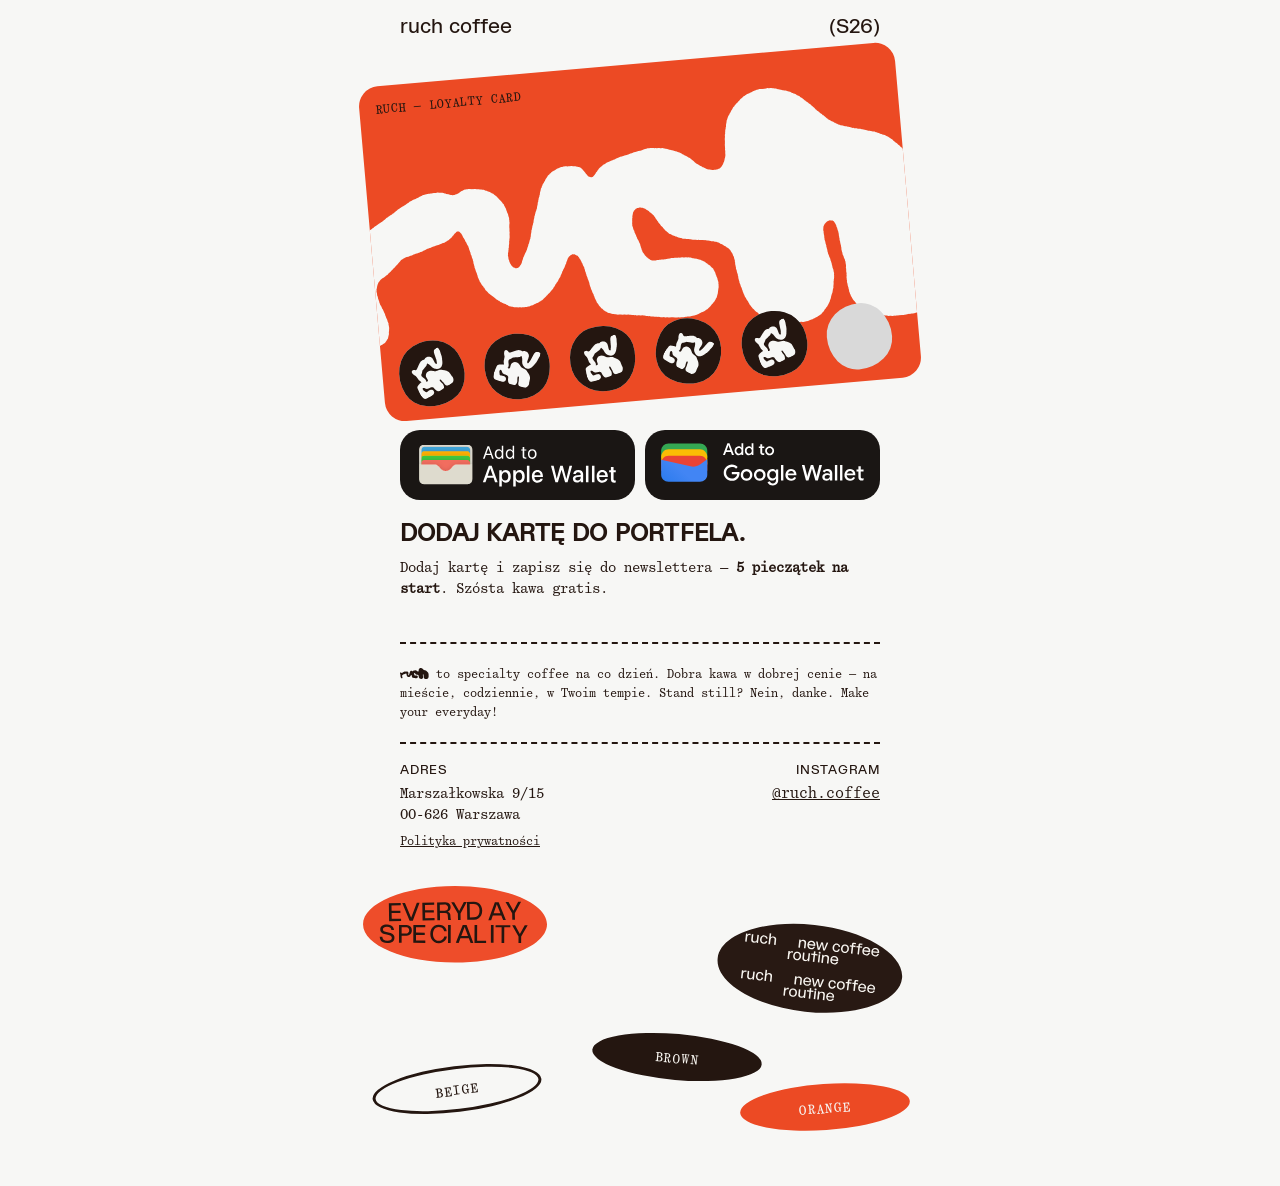
==== commit 5799301b: "Krok 1 znika z góry — po kliknięciu badge pokazuje się jako zrobiony nad krokiem 2; karta podniesion" ====
--- a/index.html
+++ b/index.html
@@ -51,10 +51,6 @@
       <p class="pasek-kod">(S26)</p>
     </header>
 
-    <p class="krok" id="krok-1"><span class="krok-nr">krok 1</span>
-      <span class="krok-tekst">dodaj kartę do telefonu</span>
-      <b class="krok-fajka" hidden>✓ w portfelu</b></p>
-
     <!-- karta wg mockupu z Figmy (29:41 / 29:5) — HTML zamiast obrazka,
          żeby pieczątki mogły się na niej nabijać -->
     <div class="karta nabita" id="karta">
@@ -95,6 +91,9 @@
     <!-- krok 2: mail za pieczątki — przy włączonym JS pokazuje się po kliknięciu badge -->
     <section class="krok-2">
     <hr class="kreska">
+    <p class="krok"><span class="krok-nr">krok 1</span>
+      <span class="krok-tekst">zrobiony — karta dodana do portfela</span>
+      <b class="krok-fajka">✓</b></p>
     <p class="krok"><span class="krok-nr">krok 2</span>
       <span class="krok-tekst">odbierz pieczątki</span></p>
     <p class="krok-2-intro">Karta w portfelu? Zostaw maila i odbierz
--- a/style.css
+++ b/style.css
@@ -240,8 +240,8 @@
   aspect-ratio: 8 / 5;
   width: 112%; /* większa — wystaje poza krawędzie ekranu */
   margin-left: -6%;
-  margin-top: 24px;
-  margin-bottom: 8px;
+  margin-top: 26px;
+  margin-bottom: 30px; /* obrócone rogi nie nachodzą na przyciski */
   border-radius: 20px;
   background: #EC4A24; /* karta to fizyczny obiekt — nie zmienia się z motywem */
   overflow: hidden;
